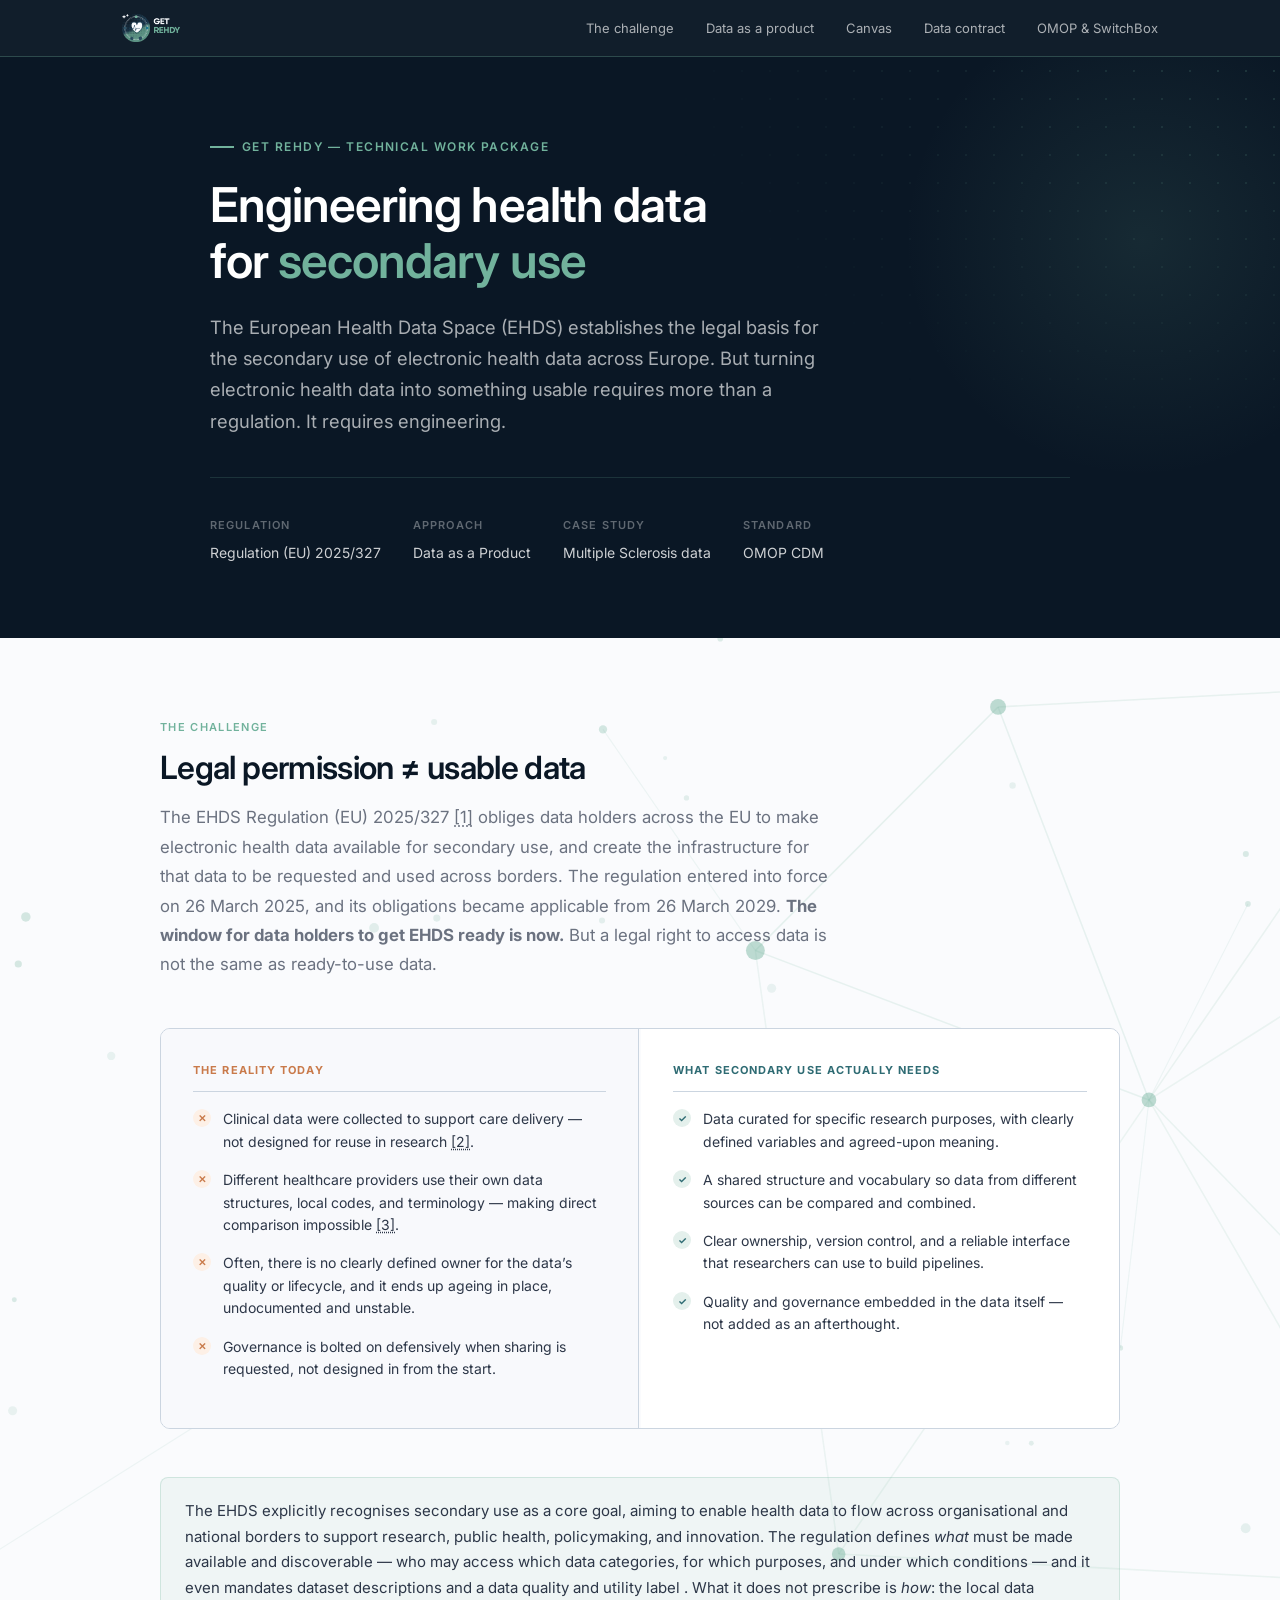
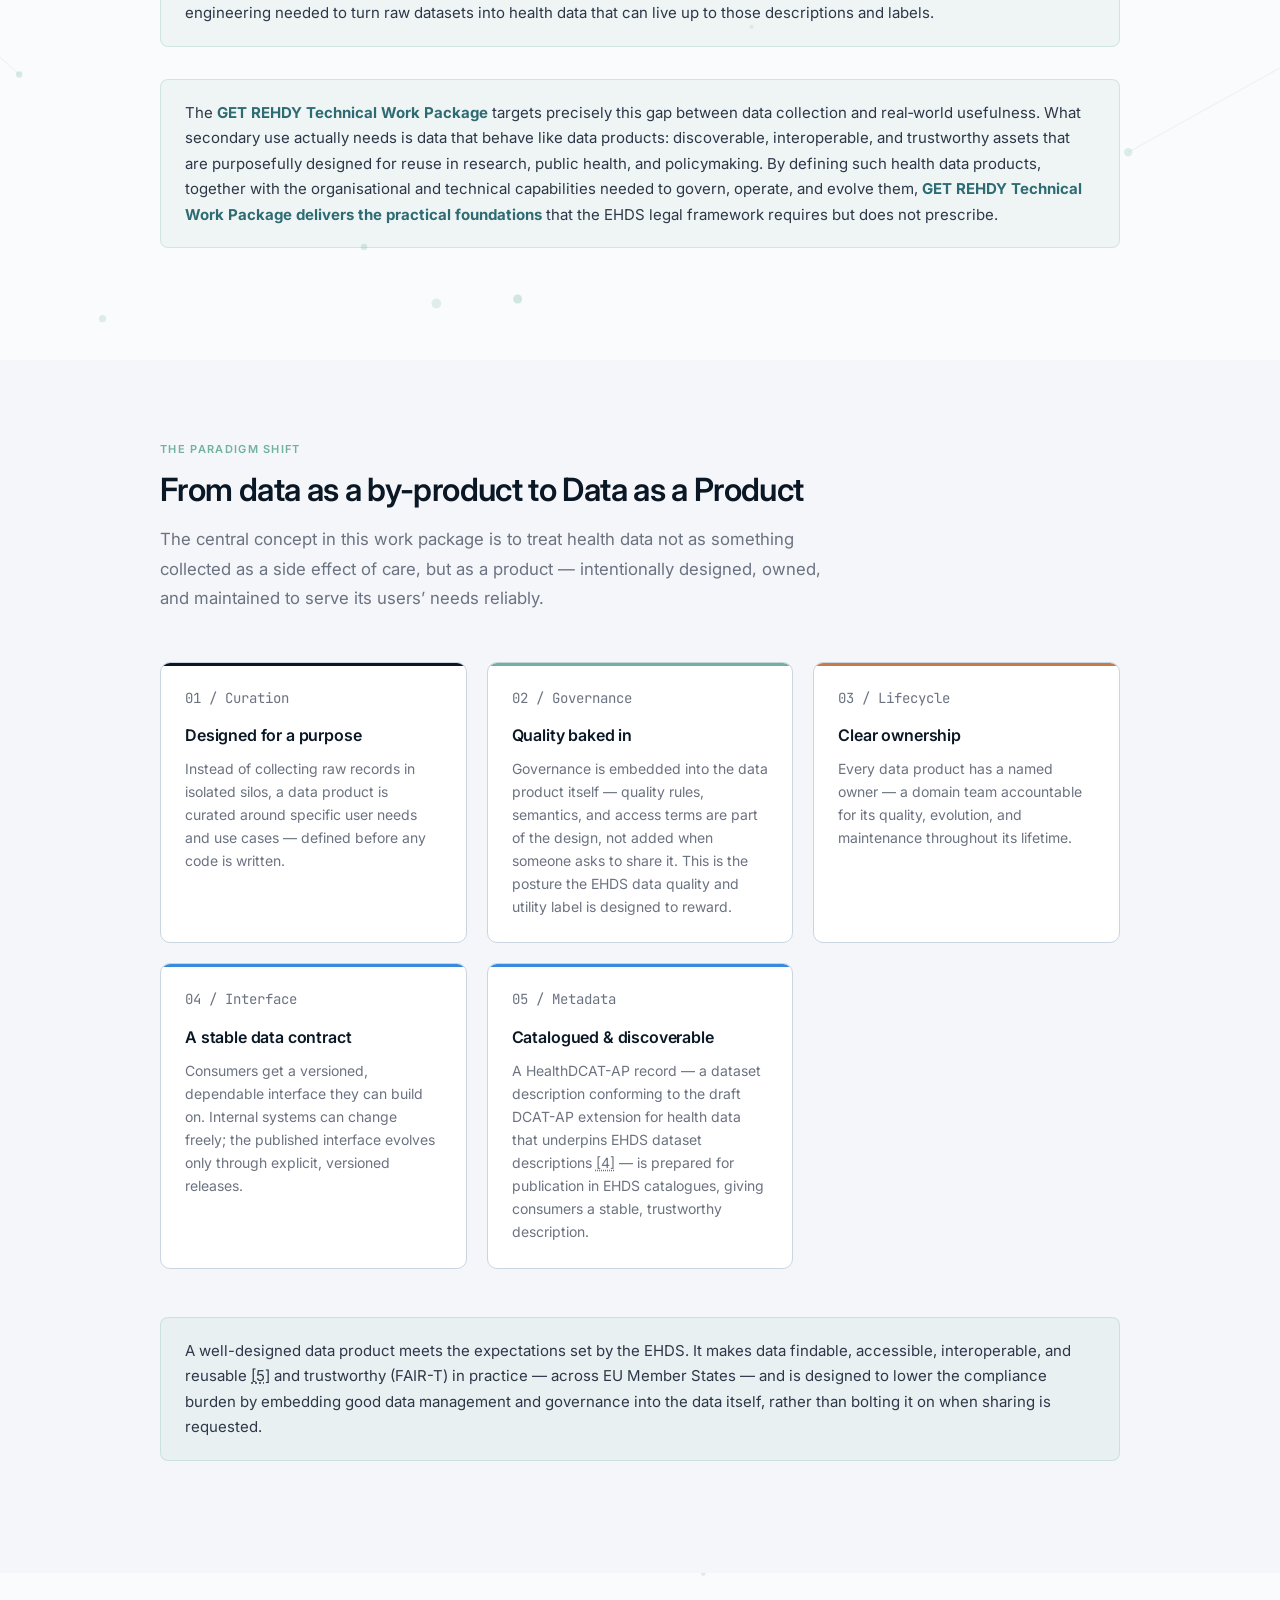
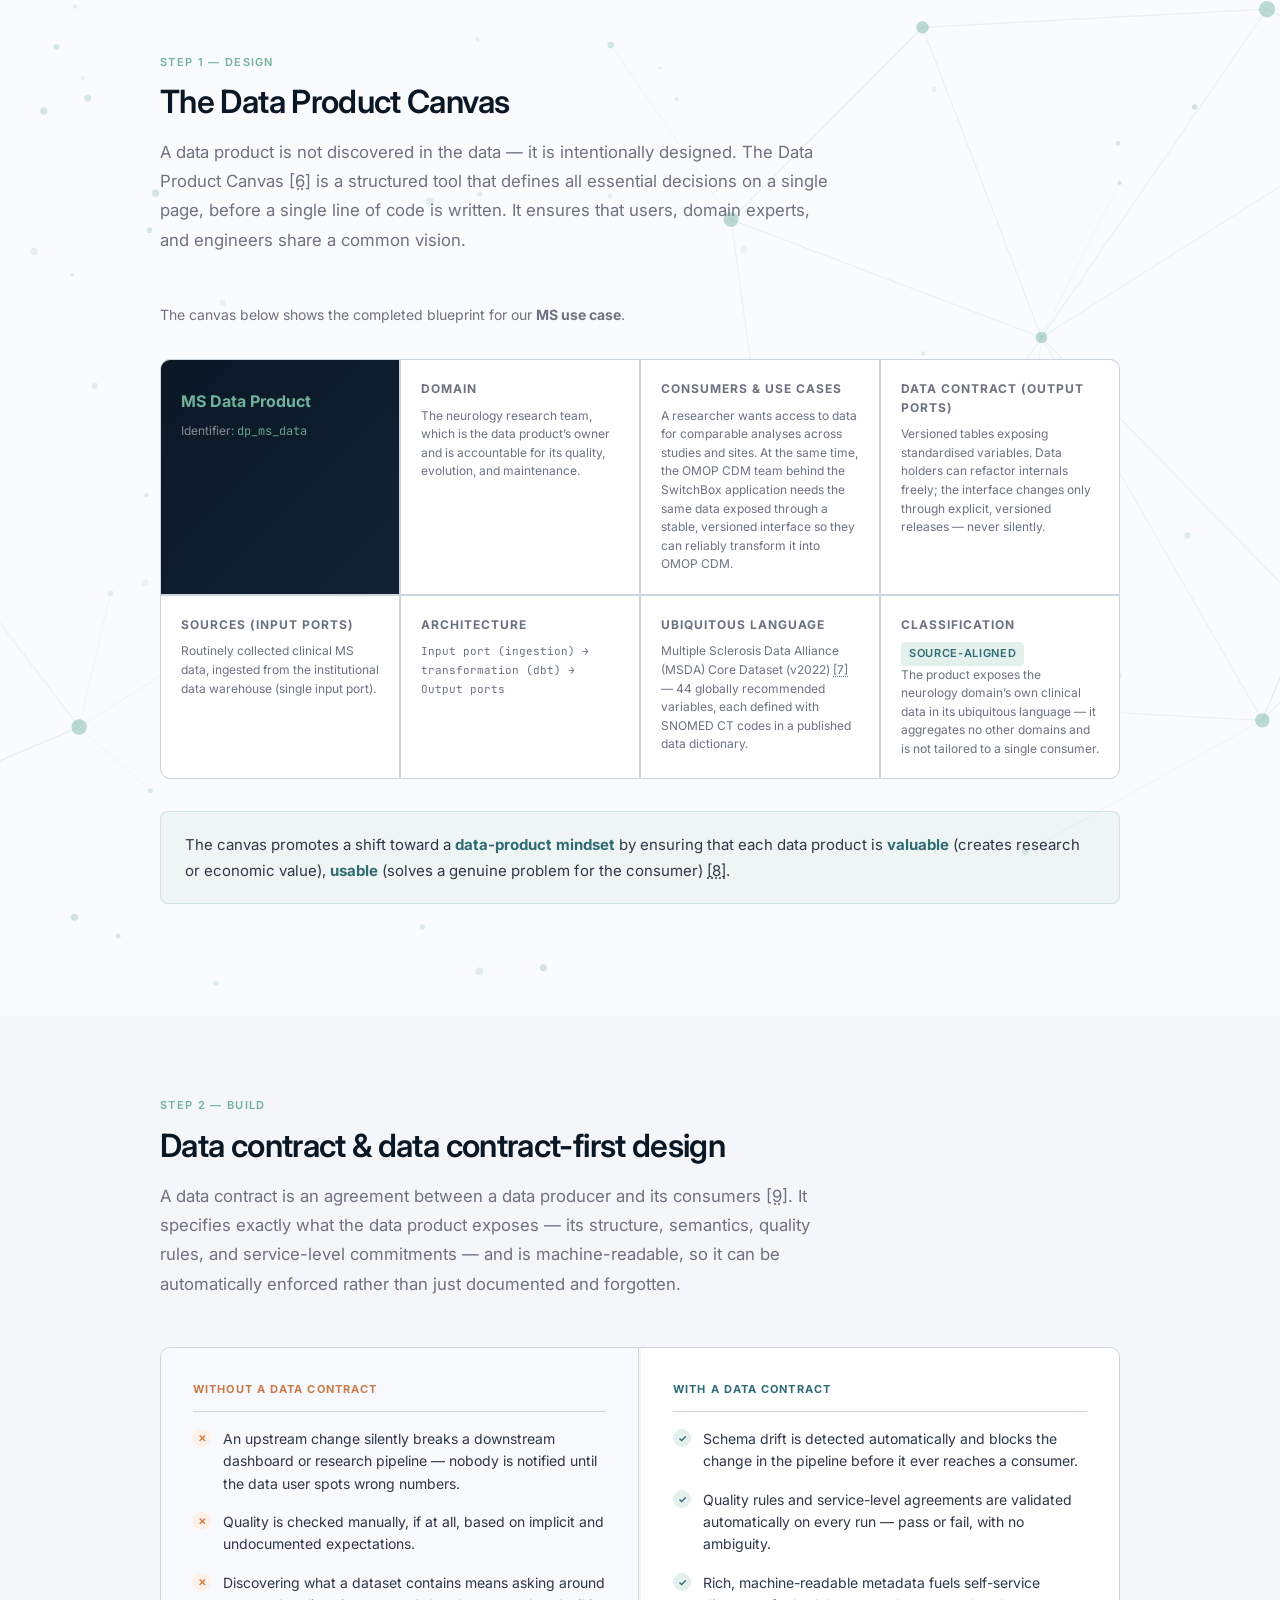
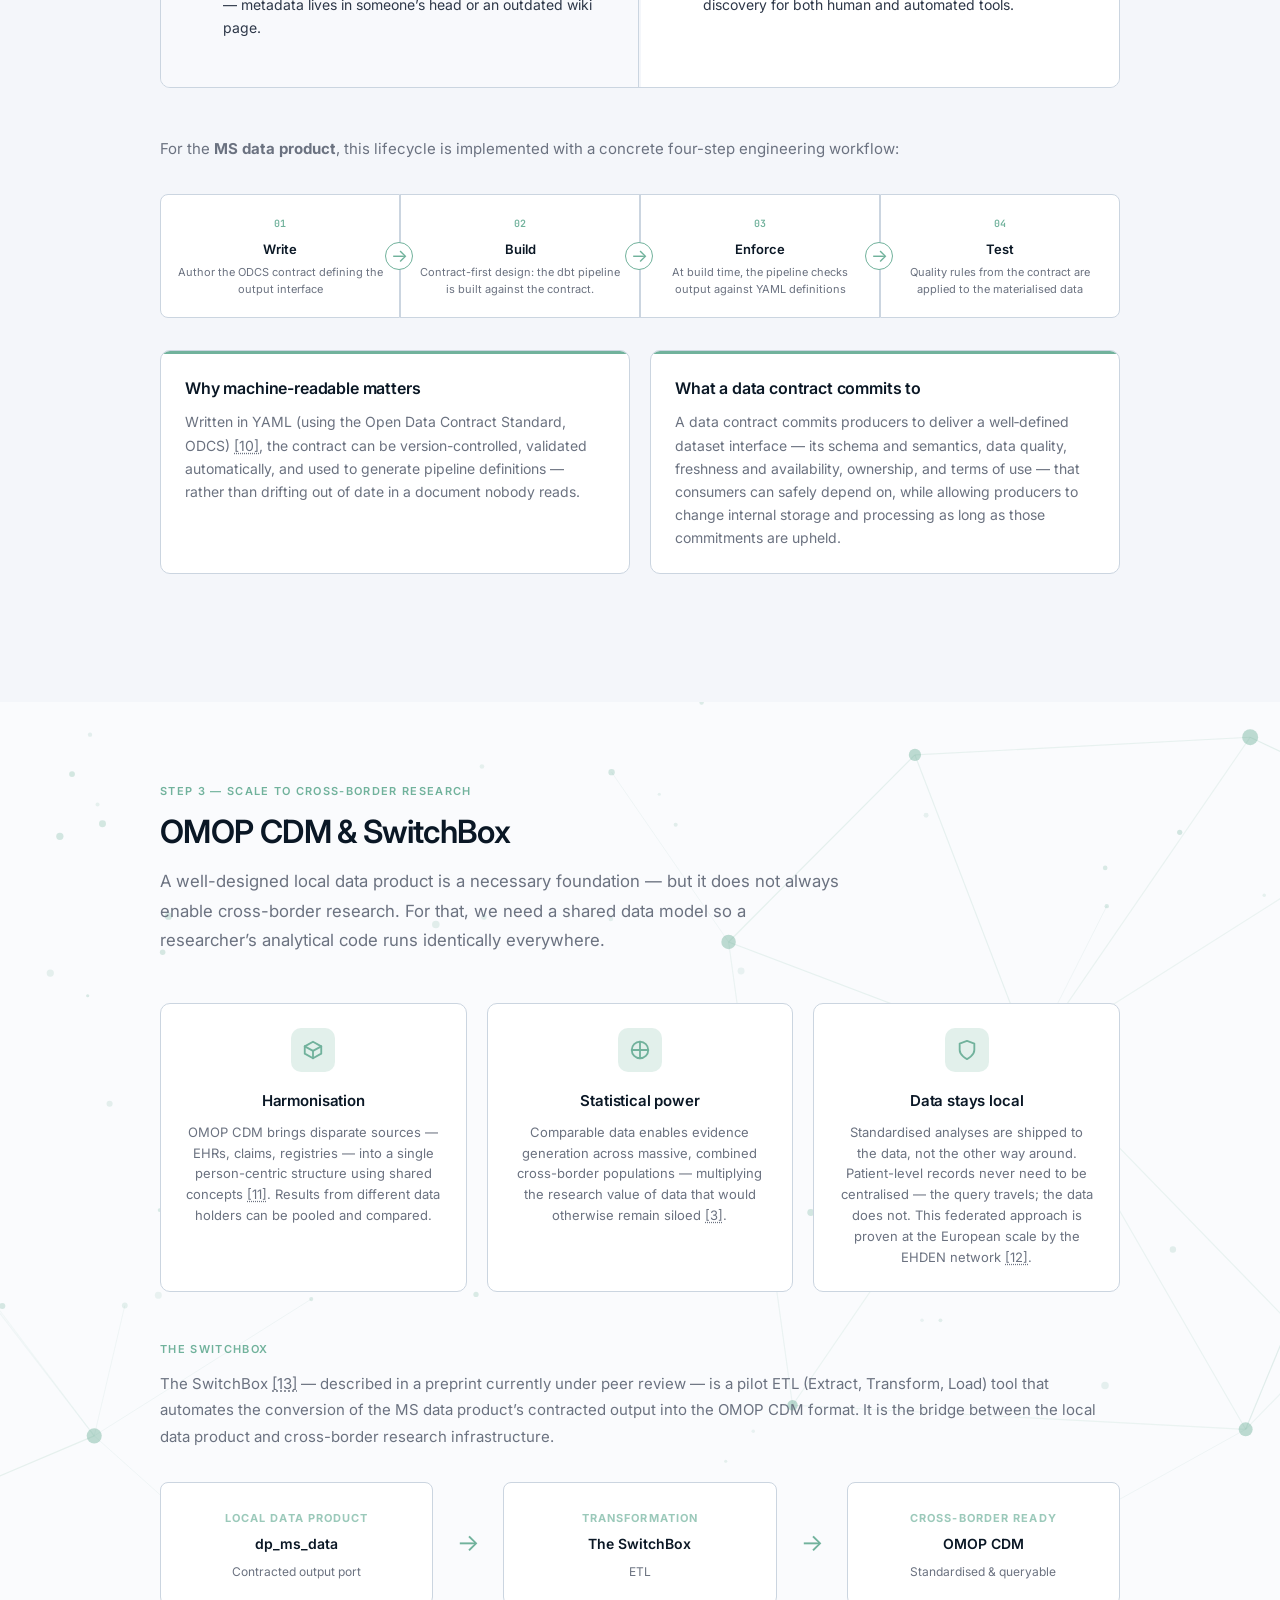
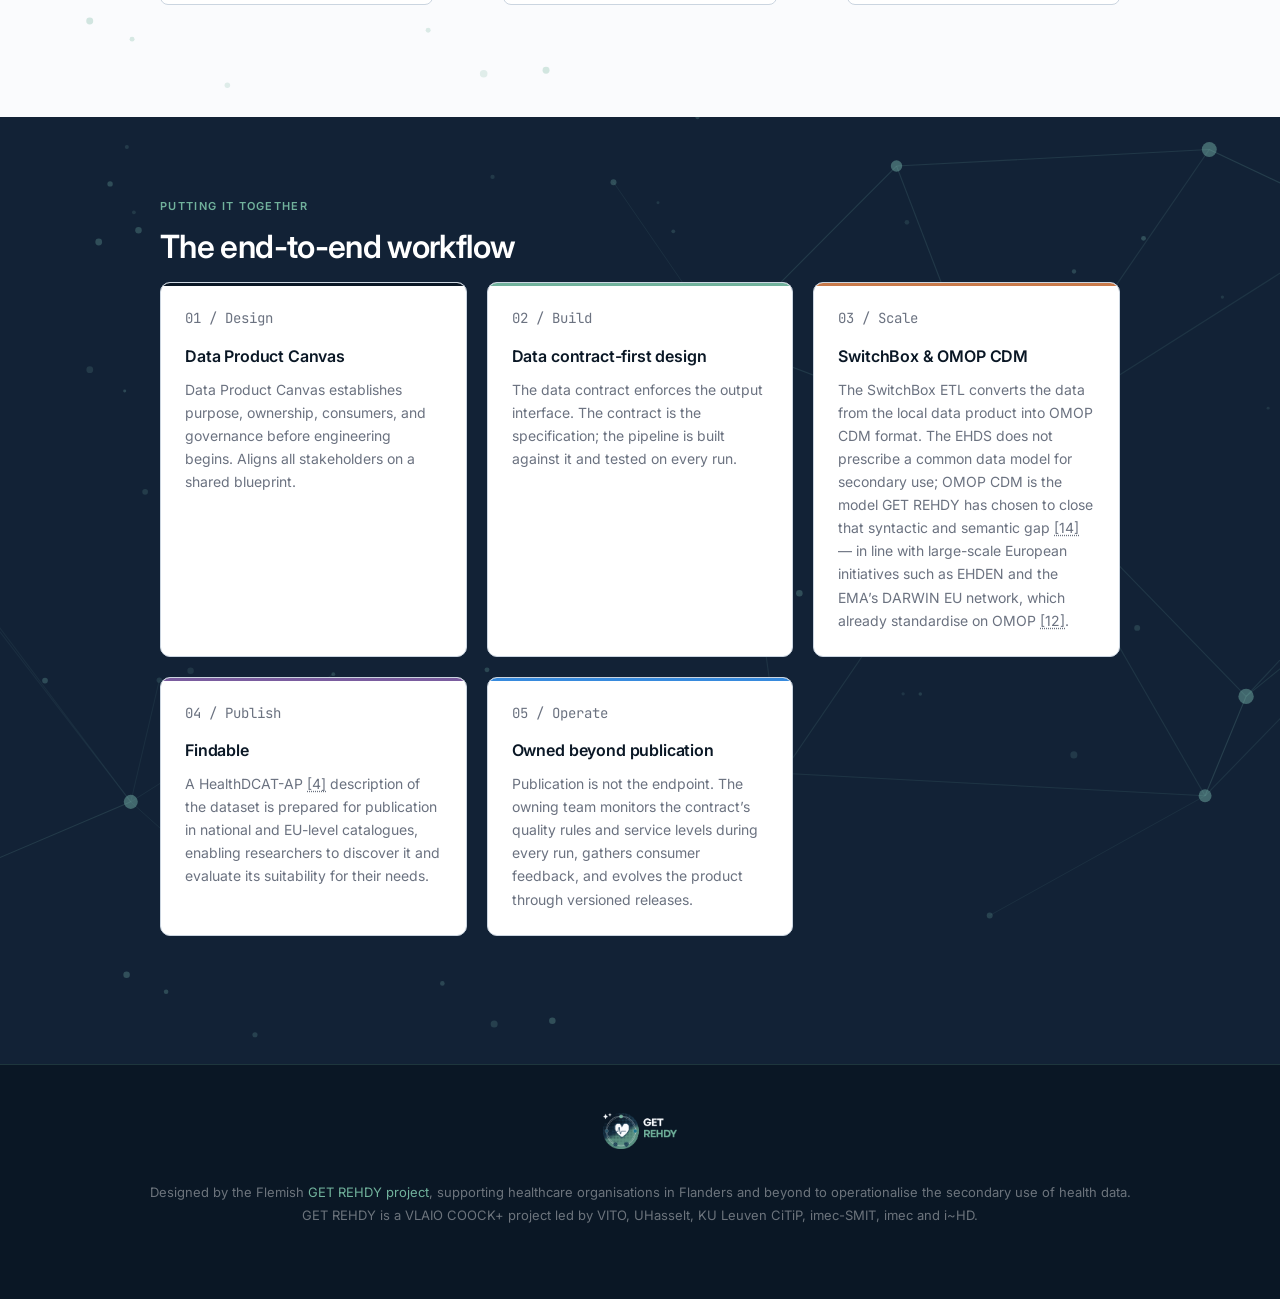
==== docs/index.html @ 21df12a4 "First commit Launching the website" ====
<!DOCTYPE html>
<html xmlns="http://www.w3.org/1999/xhtml" lang="en-GB" xml:lang="en-GB"><head>

<meta charset="utf-8">
<meta name="generator" content="quarto-1.6.41">

<meta name="viewport" content="width=device-width, initial-scale=1.0, user-scalable=yes">

<meta name="description" content="How the GET REHDY technical work package engineers health data for EHDS secondary use.">

<title>Engineering Health Data for Secondary Use — GET REHDY</title>
<style>
code{white-space: pre-wrap;}
span.smallcaps{font-variant: small-caps;}
div.columns{display: flex; gap: min(4vw, 1.5em);}
div.column{flex: auto; overflow-x: auto;}
div.hanging-indent{margin-left: 1.5em; text-indent: -1.5em;}
ul.task-list{list-style: none;}
ul.task-list li input[type="checkbox"] {
  width: 0.8em;
  margin: 0 0.8em 0.2em -1em; /* quarto-specific, see https://github.com/quarto-dev/quarto-cli/issues/4556 */ 
  vertical-align: middle;
}
.display.math{display: block; text-align: center; margin: 0.5rem auto;}
/* CSS for citations */
div.csl-bib-body { }
div.csl-entry {
  clear: both;
  margin-bottom: 0em;
}
.hanging-indent div.csl-entry {
  margin-left:2em;
  text-indent:-2em;
}
div.csl-left-margin {
  min-width:2em;
  float:left;
}
div.csl-right-inline {
  margin-left:2em;
  padding-left:1em;
}
div.csl-indent {
  margin-left: 2em;
}</style>


<!-- Injected into <head> of every page (include-in-header). Web fonts used by the GET REHDY theme. -->
<link rel="preconnect" href="https://fonts.googleapis.com">
<link rel="preconnect" href="https://fonts.gstatic.com" crossorigin="">
<link href="https://fonts.googleapis.com/css2?family=Inter:wght@400;500;600&amp;family=JetBrains+Mono:wght@400;500&amp;display=swap" rel="stylesheet">


<link rel="stylesheet" href="assets/css/get-rehdy.css">
</head>

<body>

<!--
  GET REHDY site header (matches header.png).
  Injected at the top of <body> on every page via include-before-body.
  Edit the nav links here once and every page updates.
-->
<nav>
  <div class="nav-inner">
    <a href="index.html" class="nav-brand"><img src="assets/images/logo.png" alt="GET REHDY"></a>
    <ul class="nav-links">
      <li><a href="index.html#challenge">The challenge</a></li>
      <li><a href="index.html#paradigm">Data as a product</a></li>
      <li><a href="index.html#canvas">Canvas</a></li>
      <li><a href="index.html#contract">Data contract</a></li>
      <li><a href="index.html#omop">OMOP &amp; SwitchBox</a></li>
    </ul>
  </div>
</nav>




<!--
 GET REHDY landing page — authored in Quarto markdown.

 The visible nav header and footer are injected on every page from
 _includes/header.html and _includes/footer.html (see _quarto.yml).

 The styled components below use Pandoc fenced divs ( ::: {.class} ) and
 spans ( [text]{.class} ). They compile to the HTML that the GET REHDY
 stylesheet (assets/css/get-rehdy.css) targets, so `quarto render` produces a
 fully styled index.html from plain markdown.

 Nesting rule: an outer fenced div uses MORE colons than the div inside it.
-->
<!-- ========================= HERO ========================= -->
<div class="hero">
<div class="hero-inner">
<div class="hero-eyebrow">
<p>GET REHDY — Technical Work Package</p>
</div>
<h1 id="engineering-health-data-for-secondary-use">Engineering health data<br>for <em>secondary use</em></h1>
<div class="hero-sub">
<p>The European Health Data Space (EHDS) establishes the legal basis for the secondary use of electronic health data across Europe. But turning electronic health data into something usable requires more than a regulation. It requires engineering.</p>
</div>
<div class="hero-meta">
<div class="hero-meta-item">
<p><span class="hero-meta-label">Regulation</span></p>
<p><span class="hero-meta-value">Regulation (EU) 2025/327</span></p>
</div>
<div class="hero-meta-item">
<p><span class="hero-meta-label">Approach</span></p>
<p><span class="hero-meta-value">Data as a Product</span></p>
</div>
<div class="hero-meta-item">
<p><span class="hero-meta-label">Case study</span></p>
<p><span class="hero-meta-value">Multiple Sclerosis data</span></p>
</div>
<div class="hero-meta-item">
<p><span class="hero-meta-label">Standard</span></p>
<p><span class="hero-meta-value">OMOP CDM</span></p>
</div>
</div>
</div>
</div>
<!-- ===================== THE CHALLENGE ===================== -->
<div id="challenge" class="gr-section grid-bg">
<div class="section-inner">
<div class="section-label">
<p>The challenge</p>
</div>
<h2 id="legal-permission-usable-data">Legal permission ≠ usable data</h2>
<div class="section-intro">
<p>The EHDS Regulation (EU) 2025/327 <span class="citation" data-cites="ehds2025_327"><a href="#ref-ehds2025_327" role="doc-biblioref">[1]</a></span> obliges data holders across the EU to make electronic health data available for secondary use, and create the infrastructure for that data to be requested and used across borders. The regulation entered into force on 26 March 2025, and its obligations became applicable from 26 March 2029. <strong>The window for data holders to get EHDS ready is now.</strong> But a legal right to access data is not the same as ready-to-use data.</p>
</div>
<div class="split">
<div class="split-panel">
<div class="split-header">
<p>The reality today</p>
</div>
<div class="split-row">
<div class="split-icon">
<p>✕</p>
</div>
<p>Clinical data were collected to support care delivery — not designed for reuse in research <span class="citation" data-cites="weiskopf2013quality"><a href="#ref-weiskopf2013quality" role="doc-biblioref">[2]</a></span>.</p>
</div>
<div class="split-row">
<div class="split-icon">
<p>✕</p>
</div>
<p>Different healthcare providers use their own data structures, local codes, and terminology — making direct comparison impossible <span class="citation" data-cites="hripcsak2015ohdsi"><a href="#ref-hripcsak2015ohdsi" role="doc-biblioref">[3]</a></span>.</p>
</div>
<div class="split-row">
<div class="split-icon">
<p>✕</p>
</div>
<p>Often, there is no clearly defined owner for the data’s quality or lifecycle, and it ends up ageing in place, undocumented and unstable.</p>
</div>
<div class="split-row">
<div class="split-icon">
<p>✕</p>
</div>
<p>Governance is bolted on defensively when sharing is requested, not designed in from the start.</p>
</div>
</div>
<div class="split-panel">
<div class="split-header">
<p>What secondary use actually needs</p>
</div>
<div class="split-row">
<div class="split-icon">
<p>✓</p>
</div>
<p>Data curated for specific research purposes, with clearly defined variables and agreed-upon meaning.</p>
</div>
<div class="split-row">
<div class="split-icon">
<p>✓</p>
</div>
<p>A shared structure and vocabulary so data from different sources can be compared and combined.</p>
</div>
<div class="split-row">
<div class="split-icon">
<p>✓</p>
</div>
<p>Clear ownership, version control, and a reliable interface that researchers can use to build pipelines.</p>
</div>
<div class="split-row">
<div class="split-icon">
<p>✓</p>
</div>
<p>Quality and governance embedded in the data itself — not added as an afterthought.</p>
</div>
</div>
</div>
<div class="insight">
<p>The EHDS explicitly recognises secondary use as a core goal, aiming to enable health data to flow across organisational and national borders to support research, public health, policymaking, and innovation. The regulation defines <em>what</em> must be made available and discoverable — who may access which data categories, for which purposes, and under which conditions — and it even mandates dataset descriptions and a data quality and utility label . What it does not prescribe is <em>how</em>: the local data engineering needed to turn raw datasets into health data that can live up to those descriptions and labels.</p>
</div>
<div class="insight">
<p>The <strong>GET REHDY Technical Work Package</strong> targets precisely this gap between data collection and real‑world usefulness. What secondary use actually needs is data that behave like data products: discoverable, interoperable, and trustworthy assets that are purposefully designed for reuse in research, public health, and policymaking. By defining such health data products, together with the organisational and technical capabilities needed to govern, operate, and evolve them, <strong>GET REHDY Technical Work Package delivers the practical foundations</strong> that the EHDS legal framework requires but does not prescribe.</p>
</div>
</div>
</div>
<!-- ===================== PARADIGM SHIFT ===================== -->
<div id="paradigm" class="gr-section section-alt">
<div class="section-inner">
<div class="section-label">
<p>The paradigm shift</p>
</div>
<h2 id="from-data-as-a-by-product-to-data-as-a-product">From data as a by-product to Data as a Product</h2>
<div class="section-intro">
<p>The central concept in this work package is to treat health data not as something collected as a side effect of care, but as a product — intentionally designed, owned, and maintained to serve its users’ needs reliably.</p>
</div>
<div class="card-grid">
<div class="card card-navy">
<div class="card-number">
<p>01 / Curation</p>
</div>
<h3 id="designed-for-a-purpose">Designed for a purpose</h3>
<p>Instead of collecting raw records in isolated silos, a data product is curated around specific user needs and use cases — defined before any code is written.</p>
</div>
<div class="card card-teal">
<div class="card-number">
<p>02 / Governance</p>
</div>
<h3 id="quality-baked-in">Quality baked in</h3>
<p>Governance is embedded into the data product itself — quality rules, semantics, and access terms are part of the design, not added when someone asks to share it. This is the posture the EHDS data quality and utility label is designed to reward.</p>
</div>
<div class="card card-orange">
<div class="card-number">
<p>03 / Lifecycle</p>
</div>
<h3 id="clear-ownership">Clear ownership</h3>
<p>Every data product has a named owner — a domain team accountable for its quality, evolution, and maintenance throughout its lifetime.</p>
</div>
<div class="card card-blue">
<div class="card-number">
<p>04 / Interface</p>
</div>
<h3 id="a-stable-data-contract">A stable data contract</h3>
<p>Consumers get a versioned, dependable interface they can build on. Internal systems can change freely; the published interface evolves only through explicit, versioned releases.</p>
</div>
<div class="card card-blue">
<div class="card-number">
<p>05 / Metadata</p>
</div>
<h3 id="catalogued-discoverable">Catalogued &amp; discoverable</h3>
<p>A HealthDCAT-AP record — a dataset description conforming to the draft DCAT-AP extension for health data that underpins EHDS dataset descriptions <span class="citation" data-cites="healthdcatap2026"><a href="#ref-healthdcatap2026" role="doc-biblioref">[4]</a></span> — is prepared for publication in EHDS catalogues, giving consumers a stable, trustworthy description.</p>
</div>
</div>
<div class="insight">
<p>A well-designed data product meets the expectations set by the EHDS. It makes data findable, accessible, interoperable, and reusable <span class="citation" data-cites="wilkinson2016fair"><a href="#ref-wilkinson2016fair" role="doc-biblioref">[5]</a></span> and trustworthy (FAIR-T) in practice — across EU Member States — and is designed to lower the compliance burden by embedding good data management and governance into the data itself, rather than bolting it on when sharing is requested.</p>
</div>
</div>
</div>
<!-- ================= Step 1 - DATA PRODUCT CANVAS ================= -->
<div id="canvas" class="gr-section grid-bg">
<div class="section-inner">
<div class="section-label">
<p>Step 1 — Design</p>
</div>
<h2 id="the-data-product-canvas">The Data Product Canvas</h2>
<div class="section-intro">
<p>A data product is not discovered in the data — it is intentionally designed. The Data Product Canvas <span class="citation" data-cites="datameshcanvas"><a href="#ref-datameshcanvas" role="doc-biblioref">[6]</a></span> is a structured tool that defines all essential decisions on a single page, before a single line of code is written. It ensures that users, domain experts, and engineers share a common vision.</p>
</div>
<div class="p-note">
<p>The canvas below shows the completed blueprint for our <strong>MS use case</strong>.</p>
</div>
<div class="canvas-grid">
<div class="canvas-block canvas-block-accent">
<div class="canvas-block-label">

</div>
<h4 id="ms-data-product">MS Data Product</h4>
<p><span class="canvas-accent-id">Identifier: <span class="mono accent-teal">dp_ms_data</span></span></p>
</div>
<div class="canvas-block">
<div class="canvas-block-label">
<p>Domain</p>
</div>
<p>The neurology research team, which is the data product’s owner and is accountable for its quality, evolution, and maintenance.</p>
</div>
<div class="canvas-block">
<div class="canvas-block-label">
<p>Consumers &amp; use cases</p>
</div>
<p>A researcher wants access to data for comparable analyses across studies and sites. At the same time, the OMOP CDM team behind the SwitchBox application needs the same data exposed through a stable, versioned interface so they can reliably transform it into OMOP CDM.</p>
</div>
<div class="canvas-block">
<div class="canvas-block-label">
<p>Data contract (output ports)</p>
</div>
<p>Versioned tables exposing standardised variables. Data holders can refactor internals freely; the interface changes only through explicit, versioned releases — never silently.</p>
</div>
<div class="canvas-block">
<div class="canvas-block-label">
<p>Sources (input ports)</p>
</div>
<p>Routinely collected clinical MS data, ingested from the institutional data warehouse (single input port).</p>
</div>
<div class="canvas-block">
<div class="canvas-block-label">
<p>Architecture</p>
</div>
<p><span class="mono canvas-arch">Input port (ingestion) → transformation (dbt) → Output ports</span></p>
</div>
<div class="canvas-block">
<div class="canvas-block-label">
<p>Ubiquitous language</p>
</div>
<p>Multiple Sclerosis Data Alliance (MSDA) Core Dataset (v2022) <span class="citation" data-cites="parciak2024"><a href="#ref-parciak2024" role="doc-biblioref">[7]</a></span> — 44 globally recommended variables, each defined with SNOMED CT codes in a published data dictionary.</p>
</div>
<div class="canvas-block">
<div class="canvas-block-label">
<p>Classification</p>
</div>
<p><span class="tag tag-teal">Source-aligned</span></p>
<p>The product exposes the neurology domain’s own clinical data in its ubiquitous language — it aggregates no other domains and is not tailored to a single consumer.</p>
</div>
</div>
<div class="insight">
<p>The canvas promotes a shift toward a <strong>data-product mindset</strong> by ensuring that each data product is <strong>valuable</strong> (creates research or economic value), <strong>usable</strong> (solves a genuine problem for the consumer) <span class="citation" data-cites="dehghani2022datamesh"><a href="#ref-dehghani2022datamesh" role="doc-biblioref">[8]</a></span>.</p>
</div>
</div>
</div>
<!-- ================= Step 2 - DATA CONTRACT ================= -->
<div id="contract" class="gr-section section-alt">
<div class="section-inner">
<div class="section-label">
<p>Step 2 — Build</p>
</div>
<h2 id="data-contract-data-contract-first-design">Data contract &amp; data contract-first design</h2>
<div class="section-intro">
<p>A data contract is an agreement between a data producer and its consumers <span class="citation" data-cites="jones2023datacontracts"><a href="#ref-jones2023datacontracts" role="doc-biblioref">[9]</a></span>. It specifies exactly what the data product exposes — its structure, semantics, quality rules, and service-level commitments — and is machine-readable, so it can be automatically enforced rather than just documented and forgotten.</p>
</div>
<div class="split mb-lg">
<div class="split-panel">
<div class="split-header">
<p>Without a data contract</p>
</div>
<div class="split-row">
<div class="split-icon">
<p>✕</p>
</div>
<p>An upstream change silently breaks a downstream dashboard or research pipeline — nobody is notified until the data user spots wrong numbers.</p>
</div>
<div class="split-row">
<div class="split-icon">
<p>✕</p>
</div>
<p>Quality is checked manually, if at all, based on implicit and undocumented expectations.</p>
</div>
<div class="split-row">
<div class="split-icon">
<p>✕</p>
</div>
<p>Discovering what a dataset contains means asking around — metadata lives in someone’s head or an outdated wiki page.</p>
</div>
</div>
<div class="split-panel">
<div class="split-header">
<p>With a data contract</p>
</div>
<div class="split-row">
<div class="split-icon">
<p>✓</p>
</div>
<p>Schema drift is detected automatically and blocks the change in the pipeline before it ever reaches a consumer.</p>
</div>
<div class="split-row">
<div class="split-icon">
<p>✓</p>
</div>
<p>Quality rules and service-level agreements are validated automatically on every run — pass or fail, with no ambiguity.</p>
</div>
<div class="split-row">
<div class="split-icon">
<p>✓</p>
</div>
<p>Rich, machine-readable metadata fuels self-service discovery for both human and automated tools.</p>
</div>
</div>
</div>
<div class="p-muted">
<p>For the <strong>MS data product</strong>, this lifecycle is implemented with a concrete four-step engineering workflow:</p>
</div>
<div class="flow">
<div class="flow-step">
<div class="flow-num">
<p>01</p>
</div>
<div class="flow-name">
<p>Write</p>
</div>
<div class="flow-desc">
<p>Author the ODCS contract defining the output interface</p>
</div>
</div>
<div class="flow-step">
<div class="flow-num">
<p>02</p>
</div>
<div class="flow-name">
<p>Build</p>
</div>
<div class="flow-desc">
<p>Contract-first design: the dbt pipeline is built against the contract.</p>
</div>
</div>
<div class="flow-step">
<div class="flow-num">
<p>03</p>
</div>
<div class="flow-name">
<p>Enforce</p>
</div>
<div class="flow-desc">
<p>At build time, the pipeline checks output against YAML definitions</p>
</div>
</div>
<div class="flow-step">
<div class="flow-num">
<p>04</p>
</div>
<div class="flow-name">
<p>Test</p>
</div>
<div class="flow-desc">
<p>Quality rules from the contract are applied to the materialised data</p>
</div>
</div>
</div>
<div class="card-grid grid-2">
<section id="why-machine-readable-matters" class="card card-teal">
<h3>Why machine-readable matters</h3>
<p>Written in YAML (using the Open Data Contract Standard, ODCS) <span class="citation" data-cites="odcs2025"><a href="#ref-odcs2025" role="doc-biblioref">[10]</a></span>, the contract can be version-controlled, validated automatically, and used to generate pipeline definitions — rather than drifting out of date in a document nobody reads.</p>
</section>
<section id="what-a-data-contract-commits-to" class="card card-teal">
<h3>What a data contract commits to</h3>
<p>A data contract commits producers to deliver a well‑defined dataset interface — its schema and semantics, data quality, freshness and availability, ownership, and terms of use — that consumers can safely depend on, while allowing producers to change internal storage and processing as long as those commitments are upheld.</p>
</section>
</div>
</div>
</div>
<!-- ================= Step 3 - OMOP & SWITCHBOX ================= -->
<div id="omop" class="gr-section grid-bg">
<div class="section-inner">
<div class="section-label">
<p>Step 3 — Scale to cross-border research</p>
</div>
<h2 id="omop-cdm-switchbox">OMOP CDM &amp; SwitchBox</h2>
<div class="section-intro">
<p>A well-designed local data product is a necessary foundation — but it does not always enable cross-border research. For that, we need a shared data model so a researcher’s analytical code runs identically everywhere.</p>
</div>
<div class="pillars">
<div class="pillar">
<div class="pillar-icon">
<svg viewbox="0 0 24 24" aria-hidden="true"><path d="M12 3L3 8v8l9 5 9-5V8L12 3z"></path><path d="M3 8l9 5 9-5"></path><path d="M12 13v8"></path></svg>
</div>
<h3 id="harmonisation">Harmonisation</h3>
<p>OMOP CDM brings disparate sources — EHRs, claims, registries — into a single person-centric structure using shared concepts <span class="citation" data-cites="ohdsi_cdm_spec"><a href="#ref-ohdsi_cdm_spec" role="doc-biblioref">[11]</a></span>. Results from different data holders can be pooled and compared.</p>
</div>
<div class="pillar">
<div class="pillar-icon">
<svg viewbox="0 0 24 24" aria-hidden="true"><path d="M12 3v18M3 12h18"></path><circle cx="12" cy="12" r="9"></circle></svg>
</div>
<h3 id="statistical-power">Statistical power</h3>
<p>Comparable data enables evidence generation across massive, combined cross-border populations — multiplying the research value of data that would otherwise remain siloed <span class="citation" data-cites="hripcsak2015ohdsi"><a href="#ref-hripcsak2015ohdsi" role="doc-biblioref">[3]</a></span>.</p>
</div>
<div class="pillar">
<div class="pillar-icon">
<svg viewbox="0 0 24 24" aria-hidden="true"><path d="M12 22s8-4 8-10V5l-8-3-8 3v7c0 6 8 10 8 10z"></path></svg>
</div>
<h3 id="data-stays-local">Data stays local</h3>
<p>Standardised analyses are shipped to the data, not the other way around. Patient-level records never need to be centralised — the query travels; the data does not. This federated approach is proven at the European scale by the EHDEN network <span class="citation" data-cites="ehden"><a href="#ref-ehden" role="doc-biblioref">[12]</a></span>.</p>
</div>
</div>
<div class="section-label mt-lg">
<p>The SwitchBox</p>
</div>
<div class="p-muted">
<p>The SwitchBox <span class="citation" data-cites="parciak2026"><a href="#ref-parciak2026" role="doc-biblioref">[13]</a></span> — described in a preprint currently under peer review — is a pilot ETL (Extract, Transform, Load) tool that automates the conversion of the MS data product’s contracted output into the OMOP CDM format. It is the bridge between the local data product and cross-border research infrastructure.</p>
</div>
<div class="sb-flow">
<div class="sb-node">
<p><span class="sb-eyebrow">Local data product</span></p>
<p><span class="sb-id">dp_ms_data</span></p>
<p><span class="sb-sub">Contracted output port</span></p>
</div>
<div class="sb-arrow">
<p>→</p>
</div>
<div class="sb-node">
<p><span class="sb-eyebrow">Transformation</span></p>
<p><span class="sb-title">The SwitchBox</span></p>
<p><span class="sb-sub">ETL</span></p>
</div>
<div class="sb-arrow">
<p>→</p>
</div>
<div class="sb-node">
<p><span class="sb-eyebrow">Cross-border ready</span></p>
<p><span class="sb-title">OMOP CDM</span></p>
<p><span class="sb-sub">Standardised &amp; queryable</span></p>
</div>
</div>
</div>
</div>
<!-- ===================== END TO END ===================== -->
<div class="gr-section section-dark grid-bg">
<div class="section-inner">
<div class="section-label">
<p>Putting it together</p>
</div>
<h2 id="the-end-to-end-workflow">The end-to-end workflow</h2>
<div class="card-grid">
<div class="card card-navy">
<div class="card-number">
<p>01 / Design</p>
</div>
<h3 id="data-product-canvas">Data Product Canvas</h3>
<p>Data Product Canvas establishes purpose, ownership, consumers, and governance before engineering begins. Aligns all stakeholders on a shared blueprint.</p>
</div>
<div class="card card-teal">
<div class="card-number">
<p>02 / Build</p>
</div>
<h3 id="data-contract-first-design">Data contract-first design</h3>
<p>The data contract enforces the output interface. The contract is the specification; the pipeline is built against it and tested on every run.</p>
</div>
<div class="card card-orange">
<div class="card-number">
<p>03 / Scale</p>
</div>
<h3 id="switchbox-omop-cdm">SwitchBox &amp; OMOP CDM</h3>
<p>The SwitchBox ETL converts the data from the local data product into OMOP CDM format. The EHDS does not prescribe a common data model for secondary use; OMOP CDM is the model GET REHDY has chosen to close that syntactic and semantic gap <span class="citation" data-cites="rijnbeek2026"><a href="#ref-rijnbeek2026" role="doc-biblioref">[14]</a></span> — in line with large-scale European initiatives such as EHDEN and the EMA’s DARWIN EU network, which already standardise on OMOP <span class="citation" data-cites="ehden"><a href="#ref-ehden" role="doc-biblioref">[12]</a></span>.</p>
</div>
<div class="card card-purple">
<div class="card-number">
<p>04 / Publish</p>
</div>
<h3 id="findable">Findable</h3>
<p>A HealthDCAT-AP <span class="citation" data-cites="healthdcatap2026"><a href="#ref-healthdcatap2026" role="doc-biblioref">[4]</a></span> description of the dataset is prepared for publication in national and EU-level catalogues, enabling researchers to discover it and evaluate its suitability for their needs.</p>
</div>
<div class="card card-blue">
<div class="card-number">
<p>05 / Operate</p>
</div>
<h3 id="owned-beyond-publication">Owned beyond publication</h3>
<p>Publication is not the endpoint. The owning team monitors the contract’s quality rules and service levels during every run, gathers consumer feedback, and evolves the product through versioned releases.</p>
</div>
</div>
</div>
</div>
<!-- Bibliography source for the citation hover pop-ups (assets/js/citation-tooltips.js).
 Hidden via CSS (#refs in get-rehdy.css); citeproc still needs this div to render into. -->
<div id="refs" class="references csl-bib-body" data-entry-spacing="0" role="list">
<div id="ref-ehds2025_327" class="csl-entry" role="listitem">
<div class="csl-left-margin">[1] </div><div class="csl-right-inline">European Parliament and Council of the European Union, <span>‘Regulation (<span>EU</span>) 2025/327 of the <span>European Parliament</span> and of the <span>Council</span> of 11 february 2025 on the <span>European Health Data Space</span>’</span>. Official Journal of the European Union, 2025. Available: <a href="https://eur-lex.europa.eu/eli/reg/2025/327/oj/eng">https://eur-lex.europa.eu/eli/reg/2025/327/oj/eng</a></div>
</div>
<div id="ref-weiskopf2013quality" class="csl-entry" role="listitem">
<div class="csl-left-margin">[2] </div><div class="csl-right-inline">N. G. Weiskopf and C. Weng, <span>‘Methods and dimensions of electronic health record data quality assessment: Enabling reuse for clinical research’</span>, <em>Journal of the American Medical Informatics Association</em>, vol. 20, no. 1, pp. 144–151, 2013, doi: <a href="https://doi.org/10.1136/amiajnl-2011-000681">10.1136/amiajnl-2011-000681</a>.</div>
</div>
<div id="ref-hripcsak2015ohdsi" class="csl-entry" role="listitem">
<div class="csl-left-margin">[3] </div><div class="csl-right-inline">G. Hripcsak <em>et al.</em>, <span>‘Observational health data sciences and informatics (<span>OHDSI</span>): Opportunities for observational researchers’</span>, <em>Studies in Health Technology and Informatics</em>, vol. 216, pp. 574–578, 2015, doi: <a href="https://doi.org/10.3233/978-1-61499-564-7-574">10.3233/978-1-61499-564-7-574</a>.</div>
</div>
<div id="ref-healthdcatap2026" class="csl-entry" role="listitem">
<div class="csl-left-margin">[4] </div><div class="csl-right-inline">European Commission, DG SANTE, <span>‘<span>HealthDCAT-AP</span> release 7’</span>. European Commission, May 2026. Available: <a href="https://healthdataeu.pages.code.europa.eu/healthdcat-ap/releases/release-7/">https://healthdataeu.pages.code.europa.eu/healthdcat-ap/releases/release-7/</a></div>
</div>
<div id="ref-wilkinson2016fair" class="csl-entry" role="listitem">
<div class="csl-left-margin">[5] </div><div class="csl-right-inline">M. D. Wilkinson, M. Dumontier, Ij. J. Aalbersberg, <em>et al.</em>, <span>‘The <span>FAIR</span> guiding principles for scientific data management and stewardship’</span>, <em>Scientific Data</em>, vol. 3, p. 160018, 2016, doi: <a href="https://doi.org/10.1038/sdata.2016.18">10.1038/sdata.2016.18</a>.</div>
</div>
<div id="ref-datameshcanvas" class="csl-entry" role="listitem">
<div class="csl-left-margin">[6] </div><div class="csl-right-inline">INNOQ, <span>‘Data product canvas’</span>. datamesh-architecture.com. Available: <a href="https://www.datamesh-architecture.com/data-product-canvas">https://www.datamesh-architecture.com/data-product-canvas</a></div>
</div>
<div id="ref-parciak2024" class="csl-entry" role="listitem">
<div class="csl-left-margin">[7] </div><div class="csl-right-inline">T. Parciak <em>et al.</em>, <span>‘Introducing a core dataset for real-world data in multiple sclerosis registries and cohorts: Recommendations from a global task force’</span>, <em>Multiple Sclerosis Journal</em>, vol. 30, no. 3, pp. 396–418, 2024, doi: <a href="https://doi.org/10.1177/13524585231216004">10.1177/13524585231216004</a>.</div>
</div>
<div id="ref-dehghani2022datamesh" class="csl-entry" role="listitem">
<div class="csl-left-margin">[8] </div><div class="csl-right-inline">Z. Dehghani, <em>Data mesh: Delivering data-driven value at scale</em>, 1st ed. O’Reilly Media, 2022.</div>
</div>
<div id="ref-jones2023datacontracts" class="csl-entry" role="listitem">
<div class="csl-left-margin">[9] </div><div class="csl-right-inline">A. Jones, <em>Driving data quality with data contracts</em>. Packt Publishing, 2023.</div>
</div>
<div id="ref-odcs2025" class="csl-entry" role="listitem">
<div class="csl-left-margin">[10] </div><div class="csl-right-inline">Bitol, <span>‘Open data contract standard (<span>ODCS</span>) v3.1.0’</span>. Linux Foundation AI &amp; Data, 2025. Available: <a href="https://bitol-io.github.io/open-data-contract-standard/v3.1.0/">https://bitol-io.github.io/open-data-contract-standard/v3.1.0/</a></div>
</div>
<div id="ref-ohdsi_cdm_spec" class="csl-entry" role="listitem">
<div class="csl-left-margin">[11] </div><div class="csl-right-inline">OHDSI, <span>‘<span>OMOP</span> common data model v5.4: specification’</span>. GitHub Pages, 2024. Available: <a href="https://ohdsi.github.io/CommonDataModel/">https://ohdsi.github.io/CommonDataModel/</a></div>
</div>
<div id="ref-ehden" class="csl-entry" role="listitem">
<div class="csl-left-margin">[12] </div><div class="csl-right-inline">EHDEN Foundation, <span>‘European health data &amp; evidence network (<span>EHDEN</span>)’</span>. EHDEN Foundation, 2026. Available: <a href="https://www.ehden.eu/">https://www.ehden.eu/</a></div>
</div>
<div id="ref-parciak2026" class="csl-entry" role="listitem">
<div class="csl-left-margin">[13] </div><div class="csl-right-inline">T. Parciak, J. Verbiest, E. Gesquiere, F. Descamps, and L. Peeters, <span>‘Piloting the automatic transformation of real-world data to the <span>OMOP</span> common data model: The <span>MS</span> core dataset to <span>OMOP</span> <span>SwitchBox</span>’</span>, <em>JMIR Preprints</em>, 2026, doi: <a href="https://doi.org/10.2196/preprints.103713">10.2196/preprints.103713</a>.</div>
</div>
<div id="ref-rijnbeek2026" class="csl-entry" role="listitem">
<div class="csl-left-margin">[14] </div><div class="csl-right-inline">P. Rijnbeek, <span>‘<span>EHDS</span> and <span>OMOP</span>: Operationalising the <span>European Health Data Space</span>’</span>. OHDSI Europe Community Call, 2026. Available: <a href="https://www.ohdsi.org/wp-content/uploads/2026/03/EHDS_OMOP_Rijnbeek_v1.pdf">https://www.ohdsi.org/wp-content/uploads/2026/03/EHDS_OMOP_Rijnbeek_v1.pdf</a></div>
</div>
</div>
<!-- ===================== End ===================== -->


<!--
  GET REHDY site footer (matches footer.png).
  Injected at the bottom of <body> on every page via include-after-body.
-->
<footer>
  <img src="assets/images/logo.png" alt="GET REHDY" class="footer-logo">
  <p>
    Designed by the Flemish <a href="https://getrehdy.be/en">GET REHDY project</a>, supporting healthcare organisations in Flanders and beyond to operationalise the secondary use of health data.<br>
    GET REHDY is a VLAIO COOCK+ project led by VITO, UHasselt, KU Leuven CiTiP, imec-SMIT, imec and i~HD.<br><br>
  </p>
</footer>
<!-- Turns in-text citations into hover/tap pop-ups; see assets/js/citation-tooltips.js -->
<script src="assets/js/citation-tooltips.js" defer=""></script>




</body></html>
---- docs/assets/css/get-rehdy.css ----
*, *::before, *::after { box-sizing: border-box; margin: 0; padding: 0; }

  :root {
    --navy: #0A1725;
    --navy-mid: #122236;
    --teal: #71B29C;
    --teal-light: #E4F0EC;
    --teal-mid: #2E6B73;
    --blue-accent: #1B758F;
    --orange: #C97A4A;
    --orange-light: #F5ECE3;
    --purple: #7A5C9E;
    --slate: #F4F6FA;
    --slate-mid: #E2E8F0;
    --text-dark: #0A1725;
    --text-body: #2D3748;
    --text-muted: #6B7280;
    --border: #CBD5E0;
    --grid-color: rgba(18, 34, 54, 0.06);
    --font: 'Inter', sans-serif;
    --mono: 'JetBrains Mono', monospace;
    --radius: 6px;
  }

  html { scroll-behavior: smooth; }

  body {
    font-family: var(--font);
    color: var(--text-body);
    background: #FAFBFD;
    line-height: 1.7;
    font-size: 16px;
  }

  /* ── DATA NETWORK BACKGROUND ── */
  .grid-bg {
    background-image: url("data:image/svg+xml,%3Csvg%20xmlns%3D%22http%3A//www.w3.org/2000/svg%22%20width%3D%221400%22%20height%3D%22700%22%20viewBox%3D%220%200%201400%20700%22%3E%3Cg%20fill%3D%22none%22%20stroke%3D%22%2371B29C%22%3E%3Cline%20x1%3D%22889.6%22%20y1%3D%2236.5%22%20x2%3D%22761.1%22%20y2%3D%22165.5%22%20stroke-width%3D%220.8%22%20opacity%3D%220.159%22/%3E%3Cline%20x1%3D%22889.6%22%20y1%3D%2236.5%22%20x2%3D%22969.5%22%20y2%3D%22244.6%22%20stroke-width%3D%220.8%22%20opacity%3D%220.146%22/%3E%3Cline%20x1%3D%22889.6%22%20y1%3D%2236.5%22%20x2%3D%221120.8%22%20y2%3D%2224.3%22%20stroke-width%3D%220.8%22%20opacity%3D%220.143%22/%3E%3Cline%20x1%3D%22323.6%22%20y1%3D%22506.1%22%20x2%3D%22151.5%22%20y2%3D%22579.3%22%20stroke-width%3D%220.8%22%20opacity%3D%220.158%22/%3E%3Cline%20x1%3D%22323.6%22%20y1%3D%22506.1%22%20x2%3D%2260.5%22%20y2%3D%22164.3%22%20stroke-width%3D%220.8%22%20opacity%3D%220.076%22/%3E%3Cline%20x1%3D%22323.6%22%20y1%3D%22506.1%22%20x2%3D%2256.1%22%20y2%3D%22151.2%22%20stroke-width%3D%220.8%22%20opacity%3D%220.072%22/%3E%3Cline%20x1%3D%221233.4%22%20y1%3D%2277.4%22%20x2%3D%221120.8%22%20y2%3D%2224.3%22%20stroke-width%3D%220.8%22%20opacity%3D%220.179%22/%3E%3Cline%20x1%3D%221233.4%22%20y1%3D%2277.4%22%20x2%3D%221321.8%22%20y2%3D%22242.2%22%20stroke-width%3D%220.8%22%20opacity%3D%220.158%22/%3E%3Cline%20x1%3D%221233.4%22%20y1%3D%2277.4%22%20x2%3D%221343.4%22%20y2%3D%22269.8%22%20stroke-width%3D%220.8%22%20opacity%3D%220.146%22/%3E%3Cline%20x1%3D%221233.4%22%20y1%3D%2277.4%22%20x2%3D%22969.5%22%20y2%3D%22244.6%22%20stroke-width%3D%220.8%22%20opacity%3D%220.116%22/%3E%3Cline%20x1%3D%2260.5%22%20y1%3D%22164.3%22%20x2%3D%2256.1%22%20y2%3D%22151.2%22%20stroke-width%3D%220.8%22%20opacity%3D%220.215%22/%3E%3Cline%20x1%3D%2260.5%22%20y1%3D%22164.3%22%20x2%3D%22151.5%22%20y2%3D%22579.3%22%20stroke-width%3D%220.8%22%20opacity%3D%220.078%22/%3E%3Cline%20x1%3D%2256.1%22%20y1%3D%22151.2%22%20x2%3D%22151.5%22%20y2%3D%22579.3%22%20stroke-width%3D%220.8%22%20opacity%3D%220.074%22/%3E%3Cline%20x1%3D%22761.1%22%20y1%3D%22165.5%22%20x2%3D%22969.5%22%20y2%3D%22244.6%22%20stroke-width%3D%220.8%22%20opacity%3D%220.146%22/%3E%3Cline%20x1%3D%22761.1%22%20y1%3D%22165.5%22%20x2%3D%22805.2%22%20y2%3D%22485.0%22%20stroke-width%3D%220.8%22%20opacity%3D%220.112%22/%3E%3Cline%20x1%3D%221120.8%22%20y1%3D%2224.3%22%20x2%3D%22969.5%22%20y2%3D%22244.6%22%20stroke-width%3D%220.8%22%20opacity%3D%220.131%22/%3E%3Cline%20x1%3D%22969.5%22%20y1%3D%22244.6%22%20x2%3D%221148.0%22%20y2%3D%22428.2%22%20stroke-width%3D%220.8%22%20opacity%3D%220.135%22/%3E%3Cline%20x1%3D%22969.5%22%20y1%3D%22244.6%22%20x2%3D%22805.2%22%20y2%3D%22485.0%22%20stroke-width%3D%220.8%22%20opacity%3D%220.123%22/%3E%3Cline%20x1%3D%221321.8%22%20y1%3D%22242.2%22%20x2%3D%221343.4%22%20y2%3D%22269.8%22%20stroke-width%3D%220.8%22%20opacity%3D%220.208%22/%3E%3Cline%20x1%3D%221321.8%22%20y1%3D%22242.2%22%20x2%3D%221148.0%22%20y2%3D%22428.2%22%20stroke-width%3D%220.8%22%20opacity%3D%220.135%22/%3E%3Cline%20x1%3D%221117.7%22%20y1%3D%22501.6%22%20x2%3D%221148.0%22%20y2%3D%22428.2%22%20stroke-width%3D%220.8%22%20opacity%3D%220.194%22/%3E%3Cline%20x1%3D%221117.7%22%20y1%3D%22501.6%22%20x2%3D%22969.5%22%20y2%3D%22244.6%22%20stroke-width%3D%220.8%22%20opacity%3D%220.121%22/%3E%3Cline%20x1%3D%221117.7%22%20y1%3D%22501.6%22%20x2%3D%22805.2%22%20y2%3D%22485.0%22%20stroke-width%3D%220.8%22%20opacity%3D%220.116%22/%3E%3Cline%20x1%3D%221117.7%22%20y1%3D%22501.6%22%20x2%3D%221343.4%22%20y2%3D%22269.8%22%20stroke-width%3D%220.8%22%20opacity%3D%220.112%22/%3E%3Cline%20x1%3D%221343.4%22%20y1%3D%22269.8%22%20x2%3D%221148.0%22%20y2%3D%22428.2%22%20stroke-width%3D%220.8%22%20opacity%3D%220.136%22/%3E%3Cline%20x1%3D%22680.4%22%20y1%3D%2248.4%22%20x2%3D%22761.1%22%20y2%3D%22165.5%22%20stroke-width%3D%220.6%22%20opacity%3D%220.10%22/%3E%3Cline%20x1%3D%22137.8%22%20y1%3D%22281.8%22%20x2%3D%2260.5%22%20y2%3D%22164.3%22%20stroke-width%3D%220.6%22%20opacity%3D%220.10%22/%3E%3Cline%20x1%3D%221393.2%22%20y1%3D%22454.9%22%20x2%3D%221343.4%22%20y2%3D%22269.8%22%20stroke-width%3D%220.6%22%20opacity%3D%220.10%22/%3E%3Cline%20x1%3D%22954.4%22%20y1%3D%22375.9%22%20x2%3D%22969.5%22%20y2%3D%22244.6%22%20stroke-width%3D%220.6%22%20opacity%3D%220.10%22/%3E%3Cline%20x1%3D%22371.3%22%20y1%3D%22548.8%22%20x2%3D%22323.6%22%20y2%3D%22506.1%22%20stroke-width%3D%220.6%22%20opacity%3D%220.10%22/%3E%3Cline%20x1%3D%22473.3%22%20y1%3D%22411.8%22%20x2%3D%22323.6%22%20y2%3D%22506.1%22%20stroke-width%3D%220.6%22%20opacity%3D%220.10%22/%3E%3Cline%20x1%3D%221021.9%22%20y1%3D%22140.8%22%20x2%3D%22969.5%22%20y2%3D%22244.6%22%20stroke-width%3D%220.6%22%20opacity%3D%220.10%22/%3E%3Cline%20x1%3D%221205.1%22%20y1%3D%228.0%22%20x2%3D%221233.4%22%20y2%3D%2277.4%22%20stroke-width%3D%220.6%22%20opacity%3D%220.10%22/%3E%3Cline%20x1%3D%22220.4%22%20y1%3D%22672.5%22%20x2%3D%22151.5%22%20y2%3D%22579.3%22%20stroke-width%3D%220.6%22%20opacity%3D%220.10%22/%3E%3Cline%20x1%3D%221385.3%22%20y1%3D%22448.0%22%20x2%3D%221343.4%22%20y2%3D%22269.8%22%20stroke-width%3D%220.6%22%20opacity%3D%220.10%22/%3E%3Cline%20x1%3D%22344.7%22%20y1%3D%22416.2%22%20x2%3D%22323.6%22%20y2%3D%22506.1%22%20stroke-width%3D%220.6%22%20opacity%3D%220.10%22/%3E%3Cline%20x1%3D%22153.5%22%20y1%3D%22439.2%22%20x2%3D%22151.5%22%20y2%3D%22579.3%22%20stroke-width%3D%220.6%22%20opacity%3D%220.10%22/%3E%3Cline%20x1%3D%22958.5%22%20y1%3D%22590.0%22%20x2%3D%221117.7%22%20y2%3D%22501.6%22%20stroke-width%3D%220.6%22%20opacity%3D%220.10%22/%3E%3C/g%3E%3Cg%20fill%3D%22%2371B29C%22%3E%3Ccircle%20cx%3D%22889.6%22%20cy%3D%2236.5%22%20r%3D%224.2%22%20opacity%3D%220.450%22/%3E%3Ccircle%20cx%3D%22323.6%22%20cy%3D%22506.1%22%20r%3D%225.2%22%20opacity%3D%220.450%22/%3E%3Ccircle%20cx%3D%221233.4%22%20cy%3D%2277.4%22%20r%3D%224.6%22%20opacity%3D%220.450%22/%3E%3Ccircle%20cx%3D%2260.5%22%20cy%3D%22164.3%22%20r%3D%224.8%22%20opacity%3D%220.450%22/%3E%3Ccircle%20cx%3D%2256.1%22%20cy%3D%22151.2%22%20r%3D%225.1%22%20opacity%3D%220.450%22/%3E%3Ccircle%20cx%3D%22761.1%22%20cy%3D%22165.5%22%20r%3D%225.0%22%20opacity%3D%220.450%22/%3E%3Ccircle%20cx%3D%221120.8%22%20cy%3D%2224.3%22%20r%3D%225.5%22%20opacity%3D%220.450%22/%3E%3Ccircle%20cx%3D%22969.5%22%20cy%3D%22244.6%22%20r%3D%223.9%22%20opacity%3D%220.450%22/%3E%3Ccircle%20cx%3D%221321.8%22%20cy%3D%22242.2%22%20r%3D%223.7%22%20opacity%3D%220.450%22/%3E%3Ccircle%20cx%3D%22151.5%22%20cy%3D%22579.3%22%20r%3D%225.0%22%20opacity%3D%220.450%22/%3E%3Ccircle%20cx%3D%221117.7%22%20cy%3D%22501.6%22%20r%3D%224.8%22%20opacity%3D%220.450%22/%3E%3Ccircle%20cx%3D%221343.4%22%20cy%3D%22269.8%22%20r%3D%224.9%22%20opacity%3D%220.450%22/%3E%3Ccircle%20cx%3D%221148.0%22%20cy%3D%22428.2%22%20r%3D%225.7%22%20opacity%3D%220.450%22/%3E%3Ccircle%20cx%3D%22805.2%22%20cy%3D%22485.0%22%20r%3D%223.6%22%20opacity%3D%220.450%22/%3E%3Ccircle%20cx%3D%22319.1%22%20cy%3D%22202.6%22%20r%3D%221.1%22%20opacity%3D%220.254%22/%3E%3Ccircle%20cx%3D%22325.9%22%20cy%3D%2270.7%22%20r%3D%221.4%22%20opacity%3D%220.148%22/%3E%3Ccircle%20cx%3D%22890.0%22%20cy%3D%22255.4%22%20r%3D%221.6%22%20opacity%3D%220.171%22/%3E%3Ccircle%20cx%3D%22293.3%22%20cy%3D%22186.9%22%20r%3D%222.5%22%20opacity%3D%220.158%22/%3E%3Ccircle%20cx%3D%22907.2%22%20cy%3D%22426.4%22%20r%3D%221.3%22%20opacity%3D%220.182%22/%3E%3Ccircle%20cx%3D%221020.8%22%20cy%3D%22114.4%22%20r%3D%221.6%22%20opacity%3D%220.244%22/%3E%3Ccircle%20cx%3D%221385.3%22%20cy%3D%22448.0%22%20r%3D%221.9%22%20opacity%3D%220.274%22/%3E%3Ccircle%20cx%3D%22958.5%22%20cy%3D%22590.0%22%20r%3D%222.2%22%20opacity%3D%220.211%22/%3E%3Ccircle%20cx%3D%22320.7%22%20cy%3D%2222.5%22%20r%3D%221.5%22%20opacity%3D%220.165%22/%3E%3Ccircle%20cx%3D%22374.8%22%20cy%3D%22147.7%22%20r%3D%222.5%22%20opacity%3D%220.283%22/%3E%3Ccircle%20cx%3D%221226.9%22%20cy%3D%22220.3%22%20r%3D%222.0%22%20opacity%3D%220.129%22/%3E%3Ccircle%20cx%3D%22553.9%22%20cy%3D%22640.2%22%20r%3D%221.7%22%20opacity%3D%220.234%22/%3E%3Ccircle%20cx%3D%22370.8%22%20cy%3D%22172.6%22%20r%3D%221.9%22%20opacity%3D%220.269%22/%3E%3Ccircle%20cx%3D%22367.8%22%20cy%3D%22409.2%22%20r%3D%222.4%22%20opacity%3D%220.128%22/%3E%3Ccircle%20cx%3D%22559.2%22%20cy%3D%22153.5%22%20r%3D%222.6%22%20opacity%3D%220.180%22/%3E%3Ccircle%20cx%3D%22713.3%22%20cy%3D%2263.6%22%20r%3D%221.1%22%20opacity%3D%220.144%22/%3E%3Ccircle%20cx%3D%22153.5%22%20cy%3D%22439.2%22%20r%3D%222.3%22%20opacity%3D%220.296%22/%3E%3Ccircle%20cx%3D%22591.0%22%20cy%3D%2244.5%22%20r%3D%221.6%22%20opacity%3D%220.149%22/%3E%3Ccircle%20cx%3D%221394.6%22%20cy%3D%22370.4%22%20r%3D%222.6%22%20opacity%3D%220.200%22/%3E%3Ccircle%20cx%3D%221205.1%22%20cy%3D%228.0%22%20r%3D%222.2%22%20opacity%3D%220.247%22/%3E%3Ccircle%20cx%3D%22954.4%22%20cy%3D%22375.9%22%20r%3D%221.4%22%20opacity%3D%220.221%22/%3E%3Ccircle%20cx%3D%22897.3%22%20cy%3D%2278.1%22%20r%3D%221.7%22%20opacity%3D%220.140%22/%3E%3Ccircle%20cx%3D%22635.2%22%20cy%3D%22667.7%22%20r%3D%222.4%22%20opacity%3D%220.290%22/%3E%3Ccircle%20cx%3D%22368.7%22%20cy%3D%22350.4%22%20r%3D%221.3%22%20opacity%3D%220.244%22/%3E%3Ccircle%20cx%3D%221277.7%22%20cy%3D%22609.4%22%20r%3D%221.5%22%20opacity%3D%220.147%22/%3E%3Ccircle%20cx%3D%22894.5%22%20cy%3D%22426.3%22%20r%3D%221.2%22%20opacity%3D%220.126%22/%3E%3Ccircle%20cx%3D%221067.5%22%20cy%3D%22377.6%22%20r%3D%222.2%22%20opacity%3D%220.186%22/%3E%3Ccircle%20cx%3D%22742.5%22%20cy%3D%220.4%22%20r%3D%221.5%22%20opacity%3D%220.219%22/%3E%3Ccircle%20cx%3D%2227.3%22%20cy%3D%22650.4%22%20r%3D%222.4%22%20opacity%3D%220.197%22/%3E%3Ccircle%20cx%3D%221164.3%22%20cy%3D%22215.3%22%20r%3D%221.1%22%20opacity%3D%220.128%22/%3E%3Ccircle%20cx%3D%221229.2%22%20cy%3D%22662.9%22%20r%3D%221.1%22%20opacity%3D%220.186%22/%3E%3Ccircle%20cx%3D%22680.4%22%20cy%3D%2248.4%22%20r%3D%222.2%22%20opacity%3D%220.288%22/%3E%3Ccircle%20cx%3D%221072.2%22%20cy%3D%2289.9%22%20r%3D%221.8%22%20opacity%3D%220.295%22/%3E%3Ccircle%20cx%3D%22769.7%22%20cy%3D%22185.5%22%20r%3D%222.4%22%20opacity%3D%220.127%22/%3E%3Ccircle%20cx%3D%22592.4%22%20cy%3D%22148.3%22%20r%3D%221.9%22%20opacity%3D%220.184%22/%3E%3Ccircle%20cx%3D%221021.9%22%20cy%3D%22140.8%22%20r%3D%221.5%22%20opacity%3D%220.243%22/%3E%3Ccircle%20cx%3D%221393.2%22%20cy%3D%22454.9%22%20r%3D%221.7%22%20opacity%3D%220.240%22/%3E%3Ccircle%20cx%3D%22724.6%22%20cy%3D%2284.7%22%20r%3D%221.4%22%20opacity%3D%220.184%22/%3E%3Ccircle%20cx%3D%22473.3%22%20cy%3D%22411.8%22%20r%3D%221.4%22%20opacity%3D%220.221%22/%3E%3Ccircle%20cx%3D%22308.3%22%20cy%3D%2249.7%22%20r%3D%222.0%22%20opacity%3D%220.277%22/%3E%3Ccircle%20cx%3D%22320.5%22%20cy%3D%22633.8%22%20r%3D%222.4%22%20opacity%3D%220.295%22/%3E%3Ccircle%20cx%3D%2299.2%22%20cy%3D%22166.6%22%20r%3D%222.1%22%20opacity%3D%220.255%22/%3E%3Ccircle%20cx%3D%22299.9%22%20cy%3D%2292.6%22%20r%3D%222.5%22%20opacity%3D%220.287%22/%3E%3Ccircle%20cx%3D%22799.5%22%20cy%3D%22330.9%22%20r%3D%222.3%22%20opacity%3D%220.163%22/%3E%3Ccircle%20cx%3D%221130.5%22%20cy%3D%22133.3%22%20r%3D%221.2%22%20opacity%3D%220.149%22/%3E%3Ccircle%20cx%3D%22603.5%22%20cy%3D%22296.5%22%20r%3D%221.7%22%20opacity%3D%220.264%22/%3E%3Ccircle%20cx%3D%221020.7%22%20cy%3D%22471.4%22%20r%3D%222.6%22%20opacity%3D%220.152%22/%3E%3Ccircle%20cx%3D%22137.8%22%20cy%3D%22281.8%22%20r%3D%221.5%22%20opacity%3D%220.194%22/%3E%3Ccircle%20cx%3D%221206.3%22%20cy%3D%22174.1%22%20r%3D%221.3%22%20opacity%3D%220.152%22/%3E%3Ccircle%20cx%3D%22628.1%22%20cy%3D%22295.3%22%20r%3D%221.4%22%20opacity%3D%220.286%22/%3E%3Ccircle%20cx%3D%22349.7%22%20cy%3D%22646.3%22%20r%3D%221.7%22%20opacity%3D%220.261%22/%3E%3Ccircle%20cx%3D%221205.9%22%20cy%3D%22385.2%22%20r%3D%221.1%22%20opacity%3D%220.194%22/%3E%3Ccircle%20cx%3D%221399.0%22%20cy%3D%22585.2%22%20r%3D%222.6%22%20opacity%3D%220.241%22/%3E%3Ccircle%20cx%3D%221296.9%22%20cy%3D%22594.1%22%20r%3D%221.3%22%20opacity%3D%220.252%22/%3E%3Ccircle%20cx%3D%22679.9%22%20cy%3D%22149.6%22%20r%3D%221.6%22%20opacity%3D%220.165%22/%3E%3Ccircle%20cx%3D%2282.1%22%20cy%3D%22265.3%22%20r%3D%222.6%22%20opacity%3D%220.149%22/%3E%3Ccircle%20cx%3D%22371.3%22%20cy%3D%22548.8%22%20r%3D%221.7%22%20opacity%3D%220.246%22/%3E%3Ccircle%20cx%3D%22592.2%22%20cy%3D%22670.1%22%20r%3D%222.6%22%20opacity%3D%220.189%22/%3E%3Ccircle%20cx%3D%22778.1%22%20cy%3D%22502.9%22%20r%3D%221.2%22%20opacity%3D%220.127%22/%3E%3Ccircle%20cx%3D%22415.4%22%20cy%3D%22678.1%22%20r%3D%221.9%22%20opacity%3D%220.205%22/%3E%3Ccircle%20cx%3D%22759.1%22%20cy%3D%22523.6%22%20r%3D%221.1%22%20opacity%3D%220.156%22/%3E%3Ccircle%20cx%3D%22817.8%22%20cy%3D%22352.0%22%20r%3D%222.4%22%20opacity%3D%220.285%22/%3E%3Ccircle%20cx%3D%22220.4%22%20cy%3D%22672.5%22%20r%3D%221.1%22%20opacity%3D%220.183%22/%3E%3Ccircle%20cx%3D%22260.2%22%20cy%3D%22416.5%22%20r%3D%222.1%22%20opacity%3D%220.268%22/%3E%3Ccircle%20cx%3D%22329.3%22%20cy%3D%2283.9%22%20r%3D%222.4%22%20opacity%3D%220.277%22/%3E%3Ccircle%20cx%3D%22344.7%22%20cy%3D%22416.2%22%20r%3D%222.0%22%20opacity%3D%220.160%22/%3E%3Ccircle%20cx%3D%22586.9%22%20cy%3D%22408.6%22%20r%3D%221.8%22%20opacity%3D%220.239%22/%3E%3Ccircle%20cx%3D%221308.6%22%20cy%3D%22143.0%22%20r%3D%222.1%22%20opacity%3D%220.192%22/%3E%3Ccircle%20cx%3D%22334.2%22%20cy%3D%22277.1%22%20r%3D%222.1%22%20opacity%3D%220.170%22/%3E%3Ccircle%20cx%3D%22420.0%22%20cy%3D%22221.3%22%20r%3D%222.2%22%20opacity%3D%220.132%22/%3E%3C/g%3E%3C/svg%3E");
    background-repeat: no-repeat;
    background-position: center;
    background-size: cover;
  }
  .section-dark.grid-bg {
    background-image: url("data:image/svg+xml,%3Csvg%20xmlns%3D%22http%3A//www.w3.org/2000/svg%22%20width%3D%221400%22%20height%3D%22700%22%20viewBox%3D%220%200%201400%20700%22%3E%3Cg%20fill%3D%22none%22%20stroke%3D%22%2371B29C%22%3E%3Cline%20x1%3D%22889.6%22%20y1%3D%2236.5%22%20x2%3D%22761.1%22%20y2%3D%22165.5%22%20stroke-width%3D%220.8%22%20opacity%3D%220.159%22/%3E%3Cline%20x1%3D%22889.6%22%20y1%3D%2236.5%22%20x2%3D%22969.5%22%20y2%3D%22244.6%22%20stroke-width%3D%220.8%22%20opacity%3D%220.146%22/%3E%3Cline%20x1%3D%22889.6%22%20y1%3D%2236.5%22%20x2%3D%221120.8%22%20y2%3D%2224.3%22%20stroke-width%3D%220.8%22%20opacity%3D%220.143%22/%3E%3Cline%20x1%3D%22323.6%22%20y1%3D%22506.1%22%20x2%3D%22151.5%22%20y2%3D%22579.3%22%20stroke-width%3D%220.8%22%20opacity%3D%220.158%22/%3E%3Cline%20x1%3D%22323.6%22%20y1%3D%22506.1%22%20x2%3D%2260.5%22%20y2%3D%22164.3%22%20stroke-width%3D%220.8%22%20opacity%3D%220.076%22/%3E%3Cline%20x1%3D%22323.6%22%20y1%3D%22506.1%22%20x2%3D%2256.1%22%20y2%3D%22151.2%22%20stroke-width%3D%220.8%22%20opacity%3D%220.072%22/%3E%3Cline%20x1%3D%221233.4%22%20y1%3D%2277.4%22%20x2%3D%221120.8%22%20y2%3D%2224.3%22%20stroke-width%3D%220.8%22%20opacity%3D%220.179%22/%3E%3Cline%20x1%3D%221233.4%22%20y1%3D%2277.4%22%20x2%3D%221321.8%22%20y2%3D%22242.2%22%20stroke-width%3D%220.8%22%20opacity%3D%220.158%22/%3E%3Cline%20x1%3D%221233.4%22%20y1%3D%2277.4%22%20x2%3D%221343.4%22%20y2%3D%22269.8%22%20stroke-width%3D%220.8%22%20opacity%3D%220.146%22/%3E%3Cline%20x1%3D%221233.4%22%20y1%3D%2277.4%22%20x2%3D%22969.5%22%20y2%3D%22244.6%22%20stroke-width%3D%220.8%22%20opacity%3D%220.116%22/%3E%3Cline%20x1%3D%2260.5%22%20y1%3D%22164.3%22%20x2%3D%2256.1%22%20y2%3D%22151.2%22%20stroke-width%3D%220.8%22%20opacity%3D%220.215%22/%3E%3Cline%20x1%3D%2260.5%22%20y1%3D%22164.3%22%20x2%3D%22151.5%22%20y2%3D%22579.3%22%20stroke-width%3D%220.8%22%20opacity%3D%220.078%22/%3E%3Cline%20x1%3D%2256.1%22%20y1%3D%22151.2%22%20x2%3D%22151.5%22%20y2%3D%22579.3%22%20stroke-width%3D%220.8%22%20opacity%3D%220.074%22/%3E%3Cline%20x1%3D%22761.1%22%20y1%3D%22165.5%22%20x2%3D%22969.5%22%20y2%3D%22244.6%22%20stroke-width%3D%220.8%22%20opacity%3D%220.146%22/%3E%3Cline%20x1%3D%22761.1%22%20y1%3D%22165.5%22%20x2%3D%22805.2%22%20y2%3D%22485.0%22%20stroke-width%3D%220.8%22%20opacity%3D%220.112%22/%3E%3Cline%20x1%3D%221120.8%22%20y1%3D%2224.3%22%20x2%3D%22969.5%22%20y2%3D%22244.6%22%20stroke-width%3D%220.8%22%20opacity%3D%220.131%22/%3E%3Cline%20x1%3D%22969.5%22%20y1%3D%22244.6%22%20x2%3D%221148.0%22%20y2%3D%22428.2%22%20stroke-width%3D%220.8%22%20opacity%3D%220.135%22/%3E%3Cline%20x1%3D%22969.5%22%20y1%3D%22244.6%22%20x2%3D%22805.2%22%20y2%3D%22485.0%22%20stroke-width%3D%220.8%22%20opacity%3D%220.123%22/%3E%3Cline%20x1%3D%221321.8%22%20y1%3D%22242.2%22%20x2%3D%221343.4%22%20y2%3D%22269.8%22%20stroke-width%3D%220.8%22%20opacity%3D%220.208%22/%3E%3Cline%20x1%3D%221321.8%22%20y1%3D%22242.2%22%20x2%3D%221148.0%22%20y2%3D%22428.2%22%20stroke-width%3D%220.8%22%20opacity%3D%220.135%22/%3E%3Cline%20x1%3D%221117.7%22%20y1%3D%22501.6%22%20x2%3D%221148.0%22%20y2%3D%22428.2%22%20stroke-width%3D%220.8%22%20opacity%3D%220.194%22/%3E%3Cline%20x1%3D%221117.7%22%20y1%3D%22501.6%22%20x2%3D%22969.5%22%20y2%3D%22244.6%22%20stroke-width%3D%220.8%22%20opacity%3D%220.121%22/%3E%3Cline%20x1%3D%221117.7%22%20y1%3D%22501.6%22%20x2%3D%22805.2%22%20y2%3D%22485.0%22%20stroke-width%3D%220.8%22%20opacity%3D%220.116%22/%3E%3Cline%20x1%3D%221117.7%22%20y1%3D%22501.6%22%20x2%3D%221343.4%22%20y2%3D%22269.8%22%20stroke-width%3D%220.8%22%20opacity%3D%220.112%22/%3E%3Cline%20x1%3D%221343.4%22%20y1%3D%22269.8%22%20x2%3D%221148.0%22%20y2%3D%22428.2%22%20stroke-width%3D%220.8%22%20opacity%3D%220.136%22/%3E%3Cline%20x1%3D%22680.4%22%20y1%3D%2248.4%22%20x2%3D%22761.1%22%20y2%3D%22165.5%22%20stroke-width%3D%220.6%22%20opacity%3D%220.10%22/%3E%3Cline%20x1%3D%22137.8%22%20y1%3D%22281.8%22%20x2%3D%2260.5%22%20y2%3D%22164.3%22%20stroke-width%3D%220.6%22%20opacity%3D%220.10%22/%3E%3Cline%20x1%3D%221393.2%22%20y1%3D%22454.9%22%20x2%3D%221343.4%22%20y2%3D%22269.8%22%20stroke-width%3D%220.6%22%20opacity%3D%220.10%22/%3E%3Cline%20x1%3D%22954.4%22%20y1%3D%22375.9%22%20x2%3D%22969.5%22%20y2%3D%22244.6%22%20stroke-width%3D%220.6%22%20opacity%3D%220.10%22/%3E%3Cline%20x1%3D%22371.3%22%20y1%3D%22548.8%22%20x2%3D%22323.6%22%20y2%3D%22506.1%22%20stroke-width%3D%220.6%22%20opacity%3D%220.10%22/%3E%3Cline%20x1%3D%22473.3%22%20y1%3D%22411.8%22%20x2%3D%22323.6%22%20y2%3D%22506.1%22%20stroke-width%3D%220.6%22%20opacity%3D%220.10%22/%3E%3Cline%20x1%3D%221021.9%22%20y1%3D%22140.8%22%20x2%3D%22969.5%22%20y2%3D%22244.6%22%20stroke-width%3D%220.6%22%20opacity%3D%220.10%22/%3E%3Cline%20x1%3D%221205.1%22%20y1%3D%228.0%22%20x2%3D%221233.4%22%20y2%3D%2277.4%22%20stroke-width%3D%220.6%22%20opacity%3D%220.10%22/%3E%3Cline%20x1%3D%22220.4%22%20y1%3D%22672.5%22%20x2%3D%22151.5%22%20y2%3D%22579.3%22%20stroke-width%3D%220.6%22%20opacity%3D%220.10%22/%3E%3Cline%20x1%3D%221385.3%22%20y1%3D%22448.0%22%20x2%3D%221343.4%22%20y2%3D%22269.8%22%20stroke-width%3D%220.6%22%20opacity%3D%220.10%22/%3E%3Cline%20x1%3D%22344.7%22%20y1%3D%22416.2%22%20x2%3D%22323.6%22%20y2%3D%22506.1%22%20stroke-width%3D%220.6%22%20opacity%3D%220.10%22/%3E%3Cline%20x1%3D%22153.5%22%20y1%3D%22439.2%22%20x2%3D%22151.5%22%20y2%3D%22579.3%22%20stroke-width%3D%220.6%22%20opacity%3D%220.10%22/%3E%3Cline%20x1%3D%22958.5%22%20y1%3D%22590.0%22%20x2%3D%221117.7%22%20y2%3D%22501.6%22%20stroke-width%3D%220.6%22%20opacity%3D%220.10%22/%3E%3C/g%3E%3Cg%20fill%3D%22%2371B29C%22%3E%3Ccircle%20cx%3D%22889.6%22%20cy%3D%2236.5%22%20r%3D%224.2%22%20opacity%3D%220.450%22/%3E%3Ccircle%20cx%3D%22323.6%22%20cy%3D%22506.1%22%20r%3D%225.2%22%20opacity%3D%220.450%22/%3E%3Ccircle%20cx%3D%221233.4%22%20cy%3D%2277.4%22%20r%3D%224.6%22%20opacity%3D%220.450%22/%3E%3Ccircle%20cx%3D%2260.5%22%20cy%3D%22164.3%22%20r%3D%224.8%22%20opacity%3D%220.450%22/%3E%3Ccircle%20cx%3D%2256.1%22%20cy%3D%22151.2%22%20r%3D%225.1%22%20opacity%3D%220.450%22/%3E%3Ccircle%20cx%3D%22761.1%22%20cy%3D%22165.5%22%20r%3D%225.0%22%20opacity%3D%220.450%22/%3E%3Ccircle%20cx%3D%221120.8%22%20cy%3D%2224.3%22%20r%3D%225.5%22%20opacity%3D%220.450%22/%3E%3Ccircle%20cx%3D%22969.5%22%20cy%3D%22244.6%22%20r%3D%223.9%22%20opacity%3D%220.450%22/%3E%3Ccircle%20cx%3D%221321.8%22%20cy%3D%22242.2%22%20r%3D%223.7%22%20opacity%3D%220.450%22/%3E%3Ccircle%20cx%3D%22151.5%22%20cy%3D%22579.3%22%20r%3D%225.0%22%20opacity%3D%220.450%22/%3E%3Ccircle%20cx%3D%221117.7%22%20cy%3D%22501.6%22%20r%3D%224.8%22%20opacity%3D%220.450%22/%3E%3Ccircle%20cx%3D%221343.4%22%20cy%3D%22269.8%22%20r%3D%224.9%22%20opacity%3D%220.450%22/%3E%3Ccircle%20cx%3D%221148.0%22%20cy%3D%22428.2%22%20r%3D%225.7%22%20opacity%3D%220.450%22/%3E%3Ccircle%20cx%3D%22805.2%22%20cy%3D%22485.0%22%20r%3D%223.6%22%20opacity%3D%220.450%22/%3E%3Ccircle%20cx%3D%22319.1%22%20cy%3D%22202.6%22%20r%3D%221.1%22%20opacity%3D%220.254%22/%3E%3Ccircle%20cx%3D%22325.9%22%20cy%3D%2270.7%22%20r%3D%221.4%22%20opacity%3D%220.148%22/%3E%3Ccircle%20cx%3D%22890.0%22%20cy%3D%22255.4%22%20r%3D%221.6%22%20opacity%3D%220.171%22/%3E%3Ccircle%20cx%3D%22293.3%22%20cy%3D%22186.9%22%20r%3D%222.5%22%20opacity%3D%220.158%22/%3E%3Ccircle%20cx%3D%22907.2%22%20cy%3D%22426.4%22%20r%3D%221.3%22%20opacity%3D%220.182%22/%3E%3Ccircle%20cx%3D%221020.8%22%20cy%3D%22114.4%22%20r%3D%221.6%22%20opacity%3D%220.244%22/%3E%3Ccircle%20cx%3D%221385.3%22%20cy%3D%22448.0%22%20r%3D%221.9%22%20opacity%3D%220.274%22/%3E%3Ccircle%20cx%3D%22958.5%22%20cy%3D%22590.0%22%20r%3D%222.2%22%20opacity%3D%220.211%22/%3E%3Ccircle%20cx%3D%22320.7%22%20cy%3D%2222.5%22%20r%3D%221.5%22%20opacity%3D%220.165%22/%3E%3Ccircle%20cx%3D%22374.8%22%20cy%3D%22147.7%22%20r%3D%222.5%22%20opacity%3D%220.283%22/%3E%3Ccircle%20cx%3D%221226.9%22%20cy%3D%22220.3%22%20r%3D%222.0%22%20opacity%3D%220.129%22/%3E%3Ccircle%20cx%3D%22553.9%22%20cy%3D%22640.2%22%20r%3D%221.7%22%20opacity%3D%220.234%22/%3E%3Ccircle%20cx%3D%22370.8%22%20cy%3D%22172.6%22%20r%3D%221.9%22%20opacity%3D%220.269%22/%3E%3Ccircle%20cx%3D%22367.8%22%20cy%3D%22409.2%22%20r%3D%222.4%22%20opacity%3D%220.128%22/%3E%3Ccircle%20cx%3D%22559.2%22%20cy%3D%22153.5%22%20r%3D%222.6%22%20opacity%3D%220.180%22/%3E%3Ccircle%20cx%3D%22713.3%22%20cy%3D%2263.6%22%20r%3D%221.1%22%20opacity%3D%220.144%22/%3E%3Ccircle%20cx%3D%22153.5%22%20cy%3D%22439.2%22%20r%3D%222.3%22%20opacity%3D%220.296%22/%3E%3Ccircle%20cx%3D%22591.0%22%20cy%3D%2244.5%22%20r%3D%221.6%22%20opacity%3D%220.149%22/%3E%3Ccircle%20cx%3D%221394.6%22%20cy%3D%22370.4%22%20r%3D%222.6%22%20opacity%3D%220.200%22/%3E%3Ccircle%20cx%3D%221205.1%22%20cy%3D%228.0%22%20r%3D%222.2%22%20opacity%3D%220.247%22/%3E%3Ccircle%20cx%3D%22954.4%22%20cy%3D%22375.9%22%20r%3D%221.4%22%20opacity%3D%220.221%22/%3E%3Ccircle%20cx%3D%22897.3%22%20cy%3D%2278.1%22%20r%3D%221.7%22%20opacity%3D%220.140%22/%3E%3Ccircle%20cx%3D%22635.2%22%20cy%3D%22667.7%22%20r%3D%222.4%22%20opacity%3D%220.290%22/%3E%3Ccircle%20cx%3D%22368.7%22%20cy%3D%22350.4%22%20r%3D%221.3%22%20opacity%3D%220.244%22/%3E%3Ccircle%20cx%3D%221277.7%22%20cy%3D%22609.4%22%20r%3D%221.5%22%20opacity%3D%220.147%22/%3E%3Ccircle%20cx%3D%22894.5%22%20cy%3D%22426.3%22%20r%3D%221.2%22%20opacity%3D%220.126%22/%3E%3Ccircle%20cx%3D%221067.5%22%20cy%3D%22377.6%22%20r%3D%222.2%22%20opacity%3D%220.186%22/%3E%3Ccircle%20cx%3D%22742.5%22%20cy%3D%220.4%22%20r%3D%221.5%22%20opacity%3D%220.219%22/%3E%3Ccircle%20cx%3D%2227.3%22%20cy%3D%22650.4%22%20r%3D%222.4%22%20opacity%3D%220.197%22/%3E%3Ccircle%20cx%3D%221164.3%22%20cy%3D%22215.3%22%20r%3D%221.1%22%20opacity%3D%220.128%22/%3E%3Ccircle%20cx%3D%221229.2%22%20cy%3D%22662.9%22%20r%3D%221.1%22%20opacity%3D%220.186%22/%3E%3Ccircle%20cx%3D%22680.4%22%20cy%3D%2248.4%22%20r%3D%222.2%22%20opacity%3D%220.288%22/%3E%3Ccircle%20cx%3D%221072.2%22%20cy%3D%2289.9%22%20r%3D%221.8%22%20opacity%3D%220.295%22/%3E%3Ccircle%20cx%3D%22769.7%22%20cy%3D%22185.5%22%20r%3D%222.4%22%20opacity%3D%220.127%22/%3E%3Ccircle%20cx%3D%22592.4%22%20cy%3D%22148.3%22%20r%3D%221.9%22%20opacity%3D%220.184%22/%3E%3Ccircle%20cx%3D%221021.9%22%20cy%3D%22140.8%22%20r%3D%221.5%22%20opacity%3D%220.243%22/%3E%3Ccircle%20cx%3D%221393.2%22%20cy%3D%22454.9%22%20r%3D%221.7%22%20opacity%3D%220.240%22/%3E%3Ccircle%20cx%3D%22724.6%22%20cy%3D%2284.7%22%20r%3D%221.4%22%20opacity%3D%220.184%22/%3E%3Ccircle%20cx%3D%22473.3%22%20cy%3D%22411.8%22%20r%3D%221.4%22%20opacity%3D%220.221%22/%3E%3Ccircle%20cx%3D%22308.3%22%20cy%3D%2249.7%22%20r%3D%222.0%22%20opacity%3D%220.277%22/%3E%3Ccircle%20cx%3D%22320.5%22%20cy%3D%22633.8%22%20r%3D%222.4%22%20opacity%3D%220.295%22/%3E%3Ccircle%20cx%3D%2299.2%22%20cy%3D%22166.6%22%20r%3D%222.1%22%20opacity%3D%220.255%22/%3E%3Ccircle%20cx%3D%22299.9%22%20cy%3D%2292.6%22%20r%3D%222.5%22%20opacity%3D%220.287%22/%3E%3Ccircle%20cx%3D%22799.5%22%20cy%3D%22330.9%22%20r%3D%222.3%22%20opacity%3D%220.163%22/%3E%3Ccircle%20cx%3D%221130.5%22%20cy%3D%22133.3%22%20r%3D%221.2%22%20opacity%3D%220.149%22/%3E%3Ccircle%20cx%3D%22603.5%22%20cy%3D%22296.5%22%20r%3D%221.7%22%20opacity%3D%220.264%22/%3E%3Ccircle%20cx%3D%221020.7%22%20cy%3D%22471.4%22%20r%3D%222.6%22%20opacity%3D%220.152%22/%3E%3Ccircle%20cx%3D%22137.8%22%20cy%3D%22281.8%22%20r%3D%221.5%22%20opacity%3D%220.194%22/%3E%3Ccircle%20cx%3D%221206.3%22%20cy%3D%22174.1%22%20r%3D%221.3%22%20opacity%3D%220.152%22/%3E%3Ccircle%20cx%3D%22628.1%22%20cy%3D%22295.3%22%20r%3D%221.4%22%20opacity%3D%220.286%22/%3E%3Ccircle%20cx%3D%22349.7%22%20cy%3D%22646.3%22%20r%3D%221.7%22%20opacity%3D%220.261%22/%3E%3Ccircle%20cx%3D%221205.9%22%20cy%3D%22385.2%22%20r%3D%221.1%22%20opacity%3D%220.194%22/%3E%3Ccircle%20cx%3D%221399.0%22%20cy%3D%22585.2%22%20r%3D%222.6%22%20opacity%3D%220.241%22/%3E%3Ccircle%20cx%3D%221296.9%22%20cy%3D%22594.1%22%20r%3D%221.3%22%20opacity%3D%220.252%22/%3E%3Ccircle%20cx%3D%22679.9%22%20cy%3D%22149.6%22%20r%3D%221.6%22%20opacity%3D%220.165%22/%3E%3Ccircle%20cx%3D%2282.1%22%20cy%3D%22265.3%22%20r%3D%222.6%22%20opacity%3D%220.149%22/%3E%3Ccircle%20cx%3D%22371.3%22%20cy%3D%22548.8%22%20r%3D%221.7%22%20opacity%3D%220.246%22/%3E%3Ccircle%20cx%3D%22592.2%22%20cy%3D%22670.1%22%20r%3D%222.6%22%20opacity%3D%220.189%22/%3E%3Ccircle%20cx%3D%22778.1%22%20cy%3D%22502.9%22%20r%3D%221.2%22%20opacity%3D%220.127%22/%3E%3Ccircle%20cx%3D%22415.4%22%20cy%3D%22678.1%22%20r%3D%221.9%22%20opacity%3D%220.205%22/%3E%3Ccircle%20cx%3D%22759.1%22%20cy%3D%22523.6%22%20r%3D%221.1%22%20opacity%3D%220.156%22/%3E%3Ccircle%20cx%3D%22817.8%22%20cy%3D%22352.0%22%20r%3D%222.4%22%20opacity%3D%220.285%22/%3E%3Ccircle%20cx%3D%22220.4%22%20cy%3D%22672.5%22%20r%3D%221.1%22%20opacity%3D%220.183%22/%3E%3Ccircle%20cx%3D%22260.2%22%20cy%3D%22416.5%22%20r%3D%222.1%22%20opacity%3D%220.268%22/%3E%3Ccircle%20cx%3D%22329.3%22%20cy%3D%2283.9%22%20r%3D%222.4%22%20opacity%3D%220.277%22/%3E%3Ccircle%20cx%3D%22344.7%22%20cy%3D%22416.2%22%20r%3D%222.0%22%20opacity%3D%220.160%22/%3E%3Ccircle%20cx%3D%22586.9%22%20cy%3D%22408.6%22%20r%3D%221.8%22%20opacity%3D%220.239%22/%3E%3Ccircle%20cx%3D%221308.6%22%20cy%3D%22143.0%22%20r%3D%222.1%22%20opacity%3D%220.192%22/%3E%3Ccircle%20cx%3D%22334.2%22%20cy%3D%22277.1%22%20r%3D%222.1%22%20opacity%3D%220.170%22/%3E%3Ccircle%20cx%3D%22420.0%22%20cy%3D%22221.3%22%20r%3D%222.2%22%20opacity%3D%220.132%22/%3E%3C/g%3E%3C/svg%3E");
    background-repeat: no-repeat;
    background-position: center;
    background-size: cover;
    background-blend-mode: screen;
  }

  /* ── NAV ── */
  nav {
    position: sticky;
    top: 0;
    z-index: 100;
    background: rgba(10, 23, 37, 0.97);
    backdrop-filter: blur(8px);
    border-bottom: 1px solid rgba(113, 178, 156, 0.3);
  }
  .nav-inner {
    max-width: 1100px;
    margin: 0 auto;
    padding: 0 2rem;
    height: 56px;
    display: flex;
    align-items: center;
    justify-content: space-between;
  }
  .nav-brand {
    display: flex;
    align-items: center;
  }
  .nav-brand img {
    height: 28px;
    width: auto;
    display: block;
  }
  .nav-links {
    display: flex;
    gap: 2rem;
    list-style: none;
  }
  .nav-links a {
    font-size: 13px;
    color: rgba(255,255,255,0.65);
    text-decoration: none;
    transition: color 0.2s;
  }
  .nav-links a:hover { color: var(--teal); }

  /* ── HERO ── */
  .hero {
    background: var(--navy);
    padding: 5rem 2rem 4.5rem;
    position: relative;
    overflow: hidden;
  }
  .hero::before {
    content: '';
    position: absolute;
    inset: 0;
    background-image: radial-gradient(rgba(113,178,156,0.18) 1px, transparent 1px);
    background-size: 28px 28px;
    -webkit-mask-image: radial-gradient(ellipse 70% 100% at 100% 0%, #000 0%, transparent 70%);
    mask-image: radial-gradient(ellipse 70% 100% at 100% 0%, #000 0%, transparent 70%);
  }
  .hero::after {
    content: '';
    position: absolute;
    top: -10%;
    right: -8%;
    width: 480px;
    height: 480px;
    border-radius: 50%;
    background: radial-gradient(circle, rgba(113,178,156,0.12) 0%, transparent 70%);
  }
  .hero-inner {
    max-width: 860px;
    margin: 0 auto;
    position: relative;
  }
  .hero-eyebrow {
    font-size: 12px;
    font-weight: 600;
    letter-spacing: 0.12em;
    text-transform: uppercase;
    color: var(--teal);
    margin-bottom: 1.25rem;
    display: flex;
    align-items: center;
    gap: 8px;
  }
  .hero-eyebrow::before {
    content: '';
    display: inline-block;
    width: 24px;
    height: 2px;
    background: var(--teal);
  }
  h1 {
    font-size: clamp(2rem, 4vw, 3rem);
    font-weight: 600;
    color: #fff;
    line-height: 1.15;
    margin-bottom: 1.5rem;
    letter-spacing: -0.02em;
  }
  h1 em {
    font-style: normal;
    color: var(--teal);
  }
  .hero-sub {
    font-size: 1.15rem;
    color: rgba(255,255,255,0.65);
    max-width: 640px;
    margin-bottom: 2.5rem;
    line-height: 1.7;
  }
  .hero-meta {
    display: flex;
    gap: 2rem;
    flex-wrap: wrap;
    padding-top: 2rem;
    border-top: 1px solid rgba(113,178,156,0.18);
  }
  .hero-meta-item {
    display: flex;
    flex-direction: column;
    gap: 2px;
  }
  .hero-meta-label {
    font-size: 11px;
    font-weight: 600;
    letter-spacing: 0.1em;
    text-transform: uppercase;
    color: rgba(255,255,255,0.35);
  }
  .hero-meta-value {
    font-size: 14px;
    color: rgba(255,255,255,0.8);
  }

  /* ── SECTION WRAPPER ──
     The outer padding lives on `.gr-section` (see the markdown adaptation layer
     at the end of this file); `.section` is reserved by Pandoc and unused here. */
  .section-inner {
    max-width: 960px;
    margin: 0 auto;
  }
  .section-alt { background: var(--slate); }
  .section-dark {
    background: var(--navy-mid);
    color: #fff;
  }

  /* ── SECTION HEADER ── */
  .section-label {
    font-size: 11px;
    font-weight: 600;
    letter-spacing: 0.12em;
    text-transform: uppercase;
    color: var(--teal);
    margin-bottom: 0.75rem;
  }
  h2 {
    font-size: clamp(1.5rem, 2.5vw, 2rem);
    font-weight: 600;
    color: var(--text-dark);
    line-height: 1.2;
    margin-bottom: 1rem;
    letter-spacing: -0.02em;
  }
  .section-dark h2 { color: #fff; }
  .section-intro {
    font-size: 1.05rem;
    color: var(--text-muted);
    max-width: 680px;
    margin-bottom: 3rem;
    line-height: 1.75;
  }
  .section-dark .section-intro { color: rgba(255,255,255,0.6); }

  h3 {
    font-size: 1.1rem;
    font-weight: 600;
    color: var(--text-dark);
    margin-bottom: 0.5rem;
    letter-spacing: -0.01em;
  }

  /* ── CALLOUT ──
     Named .gr-callout (not .callout) because `.callout` is a reserved Quarto
     class that would be intercepted and re-rendered as a Quarto callout block. */
  .gr-callout {
    background: var(--navy);
    border-left: 3px solid var(--teal);
    border-radius: 0 var(--radius) var(--radius) 0;
    padding: 1.25rem 1.5rem;
    margin: 2rem 0;
  }
  .gr-callout p {
    font-size: 1rem;
    color: rgba(255,255,255,0.85);
    font-style: italic;
    line-height: 1.65;
  }
  .gr-callout strong {
    color: var(--teal);
    font-style: normal;
  }

  /* ── PROBLEM / SOLUTION SPLIT ── */
  .split {
    display: grid;
    grid-template-columns: 1fr 1fr;
    gap: 2px;
    border-radius: 10px;
    overflow: hidden;
    border: 1px solid var(--border);
    margin-bottom: 3rem;
  }
  .split-panel {
    padding: 2rem;
    background: #fff;
  }
  .split-panel:first-child {
    background: #F8F9FC;
    border-right: 1px solid var(--border);
  }
  .split-header {
    font-size: 11px;
    font-weight: 700;
    letter-spacing: 0.1em;
    text-transform: uppercase;
    margin-bottom: 1rem;
    padding-bottom: 0.75rem;
    border-bottom: 1px solid var(--border);
  }
  .split-panel:first-child .split-header { color: #C97A4A; }
  .split-panel:last-child .split-header { color: var(--teal-mid); }
  .split-row {
    display: flex;
    gap: 12px;
    margin-bottom: 1rem;
    font-size: 14px;
    line-height: 1.6;
  }
  .split-icon {
    width: 18px;
    height: 18px;
    flex-shrink: 0;
    margin-top: 1px;
    border-radius: 50%;
    display: flex;
    align-items: center;
    justify-content: center;
    font-size: 10px;
    font-weight: 700;
  }
  .split-panel:first-child .split-icon {
    background: #FDF0E6;
    color: var(--orange);
  }
  .split-panel:last-child .split-icon {
    background: var(--teal-light);
    color: var(--teal-mid);
  }

  /* ── LAYER CAKE ── */
  .layer-cake {
    display: flex;
    flex-direction: column;
    gap: 3px;
    margin: 2rem 0;
    position: relative;
  }
  .layer {
    border-radius: var(--radius);
    padding: 1.25rem 1.5rem;
    display: flex;
    align-items: center;
    gap: 1rem;
    cursor: default;
    transition: transform 0.15s;
    position: relative;
  }
  .layer:hover { transform: translateX(4px); }
  .layer-legal {
    background: var(--navy);
    color: #fff;
  }
  .layer-semantic {
    background: var(--teal-mid);
    color: #fff;
  }
  .layer-syntactic {
    background: var(--blue-accent);
    color: #fff;
  }
  .layer-semantic-syntactic {
    background: var(--teal-mid);
    color: #fff;
  }
  .layer-technical {
    background: var(--blue-accent);
    color: #fff;
  }
  .layer-tag {
    font-size: 11px;
    font-weight: 700;
    letter-spacing: 0.1em;
    text-transform: uppercase;
    color: rgba(255,255,255,0.85);
    min-width: 90px;
  }
  .layer-title {
    font-size: 15px;
    font-weight: 600;
    margin-bottom: 2px;
    color: #fff;
  }
  .layer-desc {
    font-size: 13px;
    color: rgba(255,255,255,0.92);
    line-height: 1.5;
  }
  .layer-badge {
    margin-left: auto;
    flex-shrink: 0;
    font-size: 11px;
    font-weight: 700;
    letter-spacing: 0.06em;
    text-transform: uppercase;
    padding: 4px 10px;
    border-radius: 100px;
    white-space: nowrap;
  }
  .badge-covered {
    background: rgba(255,255,255,0.92);
    color: var(--navy);
  }
  .badge-gap {
    background: rgba(255,255,255,0.92);
    color: #9A4A18;
  }
  .badge-omop {
    background: rgba(255,255,255,0.92);
    color: var(--teal-mid);
  }
  .badge-data-product {
    background: rgba(255,255,255,0.92);
    color: var(--blue-accent);
  }

  /* ── CARDS ── */
  .card-grid {
    display: grid;
    grid-template-columns: repeat(auto-fit, minmax(260px, 1fr));
    gap: 1.25rem;
    margin-bottom: 3rem;
  }
  .card {
    background: #fff;
    border: 1px solid var(--border);
    border-radius: 10px;
    padding: 1.5rem;
    position: relative;
    overflow: hidden;
  }
  .card::before {
    content: '';
    position: absolute;
    top: 0;
    left: 0;
    right: 0;
    height: 3px;
  }
  .card-navy::before { background: var(--navy); }
  .card-teal::before { background: var(--teal); }
  .card-orange::before { background: var(--orange); }
  .card-blue::before { background: #378ADD; }
  .card-purple::before { background: var(--purple); }
  .card-number {
    font-family: var(--mono);
    font-size: 11px;
    color: var(--text-muted);
    margin-bottom: 0.75rem;
  }
  .card h3 { font-size: 1rem; margin-bottom: 0.5rem; }
  .card p { font-size: 14px; color: var(--text-muted); line-height: 1.65; }

  /* ── CANVAS GRID ── */
  .canvas-grid {
    display: grid;
    grid-template-columns: repeat(4, 1fr);
    gap: 2px;
    background: var(--border);
    border: 1px solid var(--border);
    border-radius: 10px;
    overflow: hidden;
    margin: 2rem 0;
  }
  .canvas-block {
    background: #fff;
    padding: 1.25rem;
  }
  .canvas-block-label {
    font-size: 10px;
    font-weight: 700;
    letter-spacing: 0.1em;
    text-transform: uppercase;
    color: var(--text-muted);
    margin-bottom: 0.5rem;
  }
  .canvas-block h4 {
    font-size: 14px;
    font-weight: 600;
    color: var(--text-dark);
    margin-bottom: 0.4rem;
  }
  .canvas-block p {
    font-size: 12px;
    color: var(--text-muted);
    line-height: 1.55;
  }
  .canvas-block-accent {
    background: linear-gradient(135deg, var(--navy) 0%, #122236 100%);
  }
  .canvas-block-accent .canvas-block-label,
  .canvas-block-accent h4,
  .canvas-block-accent p { color: rgba(255,255,255,0.7); }
  .canvas-block-accent h4 { color: var(--teal); font-size: 16px; font-weight: 700; }

  /* ── FLOW ── */
  .flow {
    display: flex;
    align-items: stretch;
    gap: 0;
    margin: 2rem 0;
    overflow-x: auto;
  }
  .flow-step {
    flex: 1;
    min-width: 120px;
    background: #fff;
    border: 1px solid var(--border);
    padding: 1.25rem 1rem;
    text-align: center;
    position: relative;
  }
  .flow-step:not(:last-child)::after {
    content: '→';
    position: absolute;
    right: -14px;
    top: 50%;
    transform: translateY(-50%);
    z-index: 2;
    font-size: 18px;
    color: var(--teal);
    background: #fff;
    width: 28px;
    height: 28px;
    display: flex;
    align-items: center;
    justify-content: center;
    border-radius: 50%;
    border: 1px solid var(--teal);
  }
  .flow-step:first-child { border-radius: 8px 0 0 8px; }
  .flow-step:last-child { border-radius: 0 8px 8px 0; }
  .flow-num {
    font-family: var(--mono);
    font-size: 10px;
    color: var(--teal);
    font-weight: 600;
    margin-bottom: 6px;
    letter-spacing: 0.05em;
  }
  .flow-name {
    font-size: 13px;
    font-weight: 600;
    color: var(--text-dark);
    margin-bottom: 4px;
  }
  .flow-desc {
    font-size: 11px;
    color: var(--text-muted);
    line-height: 1.5;
  }

  /* ── CODE BLOCK ── */
  .code-block {
    background: #0F1724;
    border-radius: 8px;
    padding: 1.25rem 1.5rem;
    overflow-x: auto;
    margin: 1.5rem 0;
    border: 1px solid rgba(113, 178, 156, 0.2);
  }
  .code-block pre {
    font-family: var(--mono);
    font-size: 12.5px;
    line-height: 1.7;
    color: #A8B9CC;
    white-space: pre;
  }
  .code-key { color: #9CC9B6; }
  .code-val { color: #FAC775; }
  .code-comment { color: #4A5568; }
  .code-label {
    font-family: var(--mono);
    font-size: 10px;
    letter-spacing: 0.08em;
    text-transform: uppercase;
    color: rgba(113, 178, 156, 0.7);
    margin-bottom: 0.5rem;
  }

  /* ── OMOP PILLARS ── */
  .pillars {
    display: grid;
    grid-template-columns: repeat(3, 1fr);
    gap: 1.25rem;
    margin: 2rem 0;
  }
  .pillar {
    background: #fff;
    border: 1px solid var(--border);
    border-radius: 10px;
    padding: 1.5rem;
    text-align: center;
  }
  .pillar-icon {
    width: 44px;
    height: 44px;
    border-radius: 10px;
    background: rgba(113, 178, 156, 0.2);
    margin: 0 auto 1rem;
    display: flex;
    align-items: center;
    justify-content: center;
  }
  .pillar-icon svg { width: 22px; height: 22px; stroke: var(--teal); fill: none; stroke-width: 2; stroke-linecap: round; stroke-linejoin: round; }
  .pillar h3 { font-size: 15px; color: var(--text-dark); margin-bottom: 0.5rem; }
  .pillar p { font-size: 13px; color: var(--text-muted); line-height: 1.6; }

  /* ── INSIGHT BOX ── */
  .insight {
    background: rgba(113, 178, 156, 0.08);
    border: 1px solid rgba(113, 178, 156, 0.25);
    border-radius: 8px;
    padding: 1.25rem 1.5rem;
    margin: 2rem 0;
    font-size: 15px;
    color: var(--text-body);
    line-height: 1.7;
  }
  .insight strong { color: var(--teal-mid); }

  /* ── QUOTE ── */
  .big-quote {
    text-align: center;
    padding: 4rem 2rem;
    max-width: 760px;
    margin: 0 auto;
  }
  .big-quote blockquote {
    font-size: clamp(1.4rem, 3vw, 2rem);
    font-weight: 600;
    color: #fff;
    line-height: 1.35;
    letter-spacing: -0.02em;
    margin-bottom: 1rem;
    quotes: none;
  }
  .big-quote cite {
    font-size: 13px;
    color: rgba(255,255,255,0.4);
    font-style: normal;
    letter-spacing: 0.06em;
    text-transform: uppercase;
  }

  /* ── FOOTER ── */
  footer {
    background: var(--navy);
    padding: 3rem 2rem;
    text-align: center;
    border-top: 1px solid rgba(113, 178, 156, 0.2);
  }
  footer p {
    font-size: 13px;
    color: rgba(255,255,255,0.4);
    line-height: 1.8;
  }
  footer a { color: var(--teal); text-decoration: none; }
  footer a:hover { text-decoration: underline; }
  .footer-logo {
    height: 36px;
    width: auto;
    margin-bottom: 1.5rem;
  }

  /* ── UTILITIES ── */
  .mono { font-family: var(--mono); }
  .tag {
    display: inline-block;
    font-size: 11px;
    font-weight: 600;
    letter-spacing: 0.06em;
    padding: 3px 8px;
    border-radius: 4px;
    text-transform: uppercase;
  }
  .tag-teal { background: var(--teal-light); color: var(--teal-mid); }
  .tag-navy { background: rgba(10, 23, 37, 0.08); color: var(--navy); }
  .tag-orange { background: var(--orange-light); color: #7A4A28; }

  /* ── RESPONSIVE ── */
  @media (max-width: 700px) {
    .split { grid-template-columns: 1fr; }
    .split-panel:first-child { border-right: none; border-bottom: 1px solid var(--border); }
    .canvas-grid { grid-template-columns: 1fr 1fr; }
    .pillars { grid-template-columns: 1fr; }
    .nav-links { display: none; }
    .flow { flex-direction: column; }
    .flow-step { border-radius: 8px; }
    .flow-step::after { display: none; }
  }

  /* ══════════════════════════════════════════════════════════════════════
     MARKDOWN ADAPTATION LAYER
     These rules let the Quarto-markdown source (index.qmd, fenced divs) render
     as fully styled HTML. They target the DOM Pandoc produces from the
     `::: {.class}` fenced divs and `[text]{.class}` spans used in the pages.
     ══════════════════════════════════════════════════════════════════════ */

  /* Section wrapper. `.section` is a reserved Pandoc class (it becomes a
     <section> tag and loses the class), so markdown sections use `.gr-section`. */
  .gr-section { padding: 5rem 2rem; }

  /* Inline reference/citation links in body copy should read as part of the
     sentence, not stand out in the browser's default link color. Rules with
     higher specificity or later in the cascade (e.g. .cite-tooltip a) still
     override this for links that are meant to be highlighted. */
  .gr-section a { color: inherit; text-decoration: underline; }

  /* Pandoc emits headings inside components; strip their auto-anchor artefacts. */
  .section-inner h1, .section-inner h2, .section-inner h3, .section-inner h4 { scroll-margin-top: 70px; }

  /* Muted / lead paragraphs (were inline-styled <p> in the reference). */
  .p-lead,
  .p-muted        { font-size: 15px; color: var(--text-muted); line-height: 1.75; margin-bottom: 1.5rem; }
  .p-note         { font-size: 14px; color: var(--text-muted); margin-bottom: 1rem; }
  .p-italic       { font-size: 14px; color: var(--text-muted); line-height: 1.7; font-style: italic; }
  .p-muted-light  { font-size: 15px; color: rgba(255,255,255,0.65); line-height: 1.75; margin-bottom: 1.5rem; }
  .p-italic-light { font-size: 14px; color: rgba(255,255,255,0.45); line-height: 1.7; font-style: italic; }

  /* Spacing utilities (replace one-off inline styles). */
  .mt-lg { margin-top: 3rem; }
  .mb-sm { margin-bottom: 1rem; }
  .mb-lg { margin-bottom: 3rem; }

  /* Two-column card grid (reference used inline grid-template-columns). */
  .card-grid.grid-2 { grid-template-columns: repeat(2, 1fr); }

  /* Inline mono accents inside cards / canvas. */
  .accent-teal      { color: rgba(113, 178, 156, 0.9); }
  .canvas-arch      { font-size: 11px; color: var(--text-muted); }
  .canvas-accent-id { color: rgba(255,255,255,0.5); font-size: 12px; }
  .card-inline-mono { font-size: 12px; }

  /* SwitchBox diagram (reference used inline styles on flex nodes). */
  .sb-flow { display: flex; align-items: center; gap: 1rem; flex-wrap: wrap; margin: 2rem 0; }
  .sb-node {
    flex: 1; min-width: 160px; text-align: center;
    background: #fff;
    border: 1px solid var(--border);
    border-radius: 8px; padding: 1.25rem;
  }
  .sb-eyebrow { font-size: 11px; font-weight: 700; letter-spacing: 0.1em; text-transform: uppercase; color: rgba(113, 178, 156, 0.7); margin-bottom: 0.5rem; }
  .sb-id    { font-size: 14px; color: var(--text-dark); font-weight: 600; }
  .sb-title { font-size: 14px; color: var(--text-dark); font-weight: 600; }
  .sb-sub   { font-size: 12px; color: var(--text-muted); margin-top: 4px; }
  .sb-arrow { font-size: 24px; color: var(--teal); padding: 0 0.5rem; }

  /* Big quote band + cite (markdown can't emit <cite>, so we use a span). */
  .quote-band { background: var(--navy); }
  .big-quote .cite { font-size: 13px; color: rgba(255,255,255,0.4); font-style: normal; letter-spacing: 0.06em; text-transform: uppercase; }

  /* ── CITATION HOVER POP-UPS ── */
  /* citeproc still needs #refs to render the bibliography into; the rendered
     entries are read by assets/js/citation-tooltips.js to populate the
     pop-ups, so the section itself stays out of view rather than deleted. */
  #refs { display: none; }

  .cite-wrap { position: relative; }
  .cite-wrap .citation a {
    color: inherit;
    text-decoration: underline;
    text-decoration-style: dotted;
    text-underline-offset: 2px;
  }

  /* Pop-ups are appended to <body> by citation-tooltips.js — not nested in
     the citation — because .card, .split and .canvas-grid use overflow:hidden
     for their rounded corners and would clip a nested pop-up. The JS sets
     top/left in page coordinates (clamped to the viewport) and --arrow-x so
     the arrow stays anchored on the citation mark. */
  .cite-tooltip {
    position: absolute;
    top: 0;
    left: 0;
    width: max-content;
    max-width: min(340px, calc(100vw - 2rem));
    background: var(--navy);
    color: rgba(255,255,255,0.92);
    font-size: 13px;
    line-height: 1.5;
    text-align: left;
    overflow-wrap: anywhere;
    padding: 0.75rem 0.9rem;
    border-radius: var(--radius);
    box-shadow: 0 10px 30px rgba(10, 23, 37, 0.3);
    opacity: 0;
    visibility: hidden;
    pointer-events: none;
    transform: translateY(4px);
    transition: opacity 0.15s ease, transform 0.15s ease;
    z-index: 500;
  }
  .cite-tooltip::after {
    content: '';
    position: absolute;
    top: 100%;
    left: var(--arrow-x, 50%);
    transform: translateX(-50%);
    border: 6px solid transparent;
    border-top-color: var(--navy);
  }
  /* When there is no room above the citation, the JS flips the pop-up below
     it and the arrow points upwards instead. */
  .cite-tooltip.is-below::after {
    top: auto;
    bottom: 100%;
    border-top-color: transparent;
    border-bottom-color: var(--navy);
  }
  .cite-tooltip a { color: var(--teal); }
  /* IEEE (numeric CSL) renders each entry as two divs — "[n]" + text — where
     .csl-left-margin is floated and .csl-right-inline is indented. Inside the
     narrow pop-up, flatten both to inline so "[1] Author, Title…" reads cleanly. */
  .cite-tooltip .csl-left-margin { float: none; display: inline; min-width: 0; }
  .cite-tooltip .csl-right-inline { margin-left: 0; padding-left: 0; display: inline; }

  .cite-tooltip.is-visible {
    opacity: 1;
    visibility: visible;
    transform: translateY(0);
    pointer-events: auto;
  }
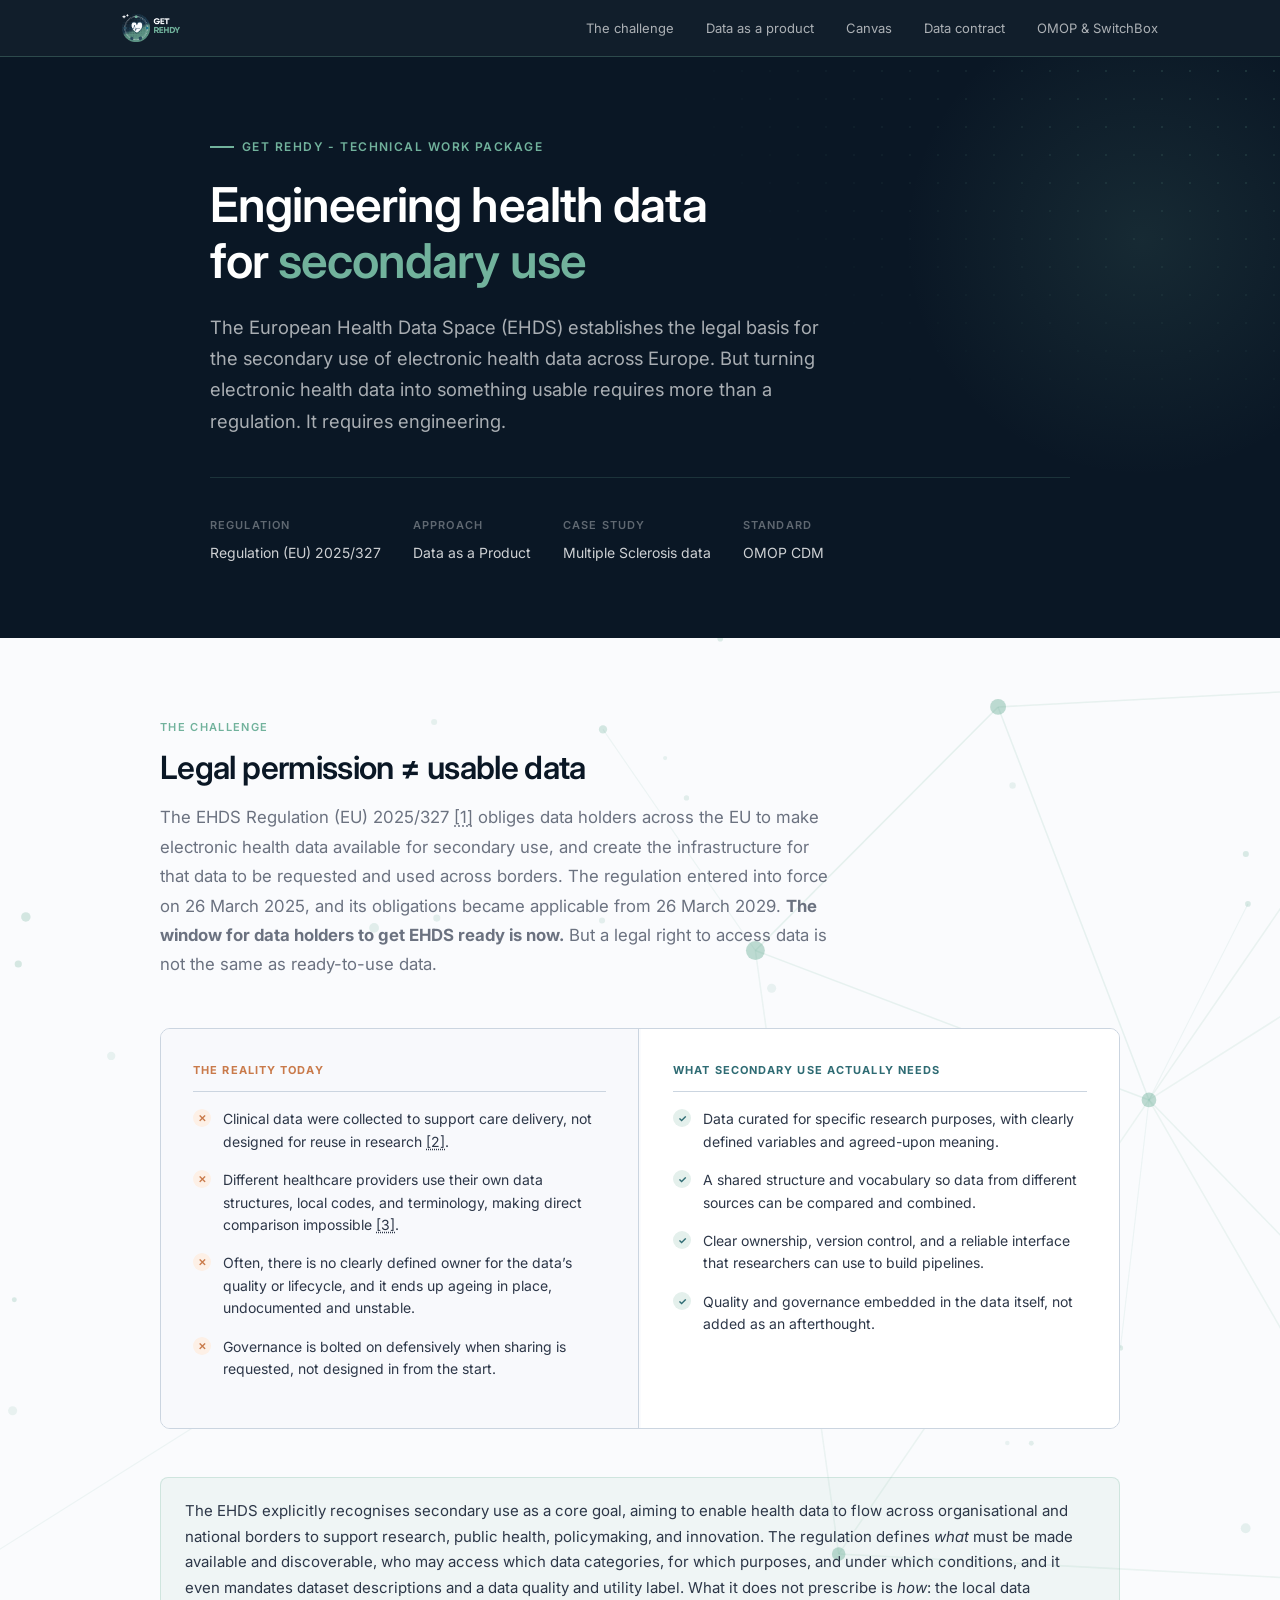
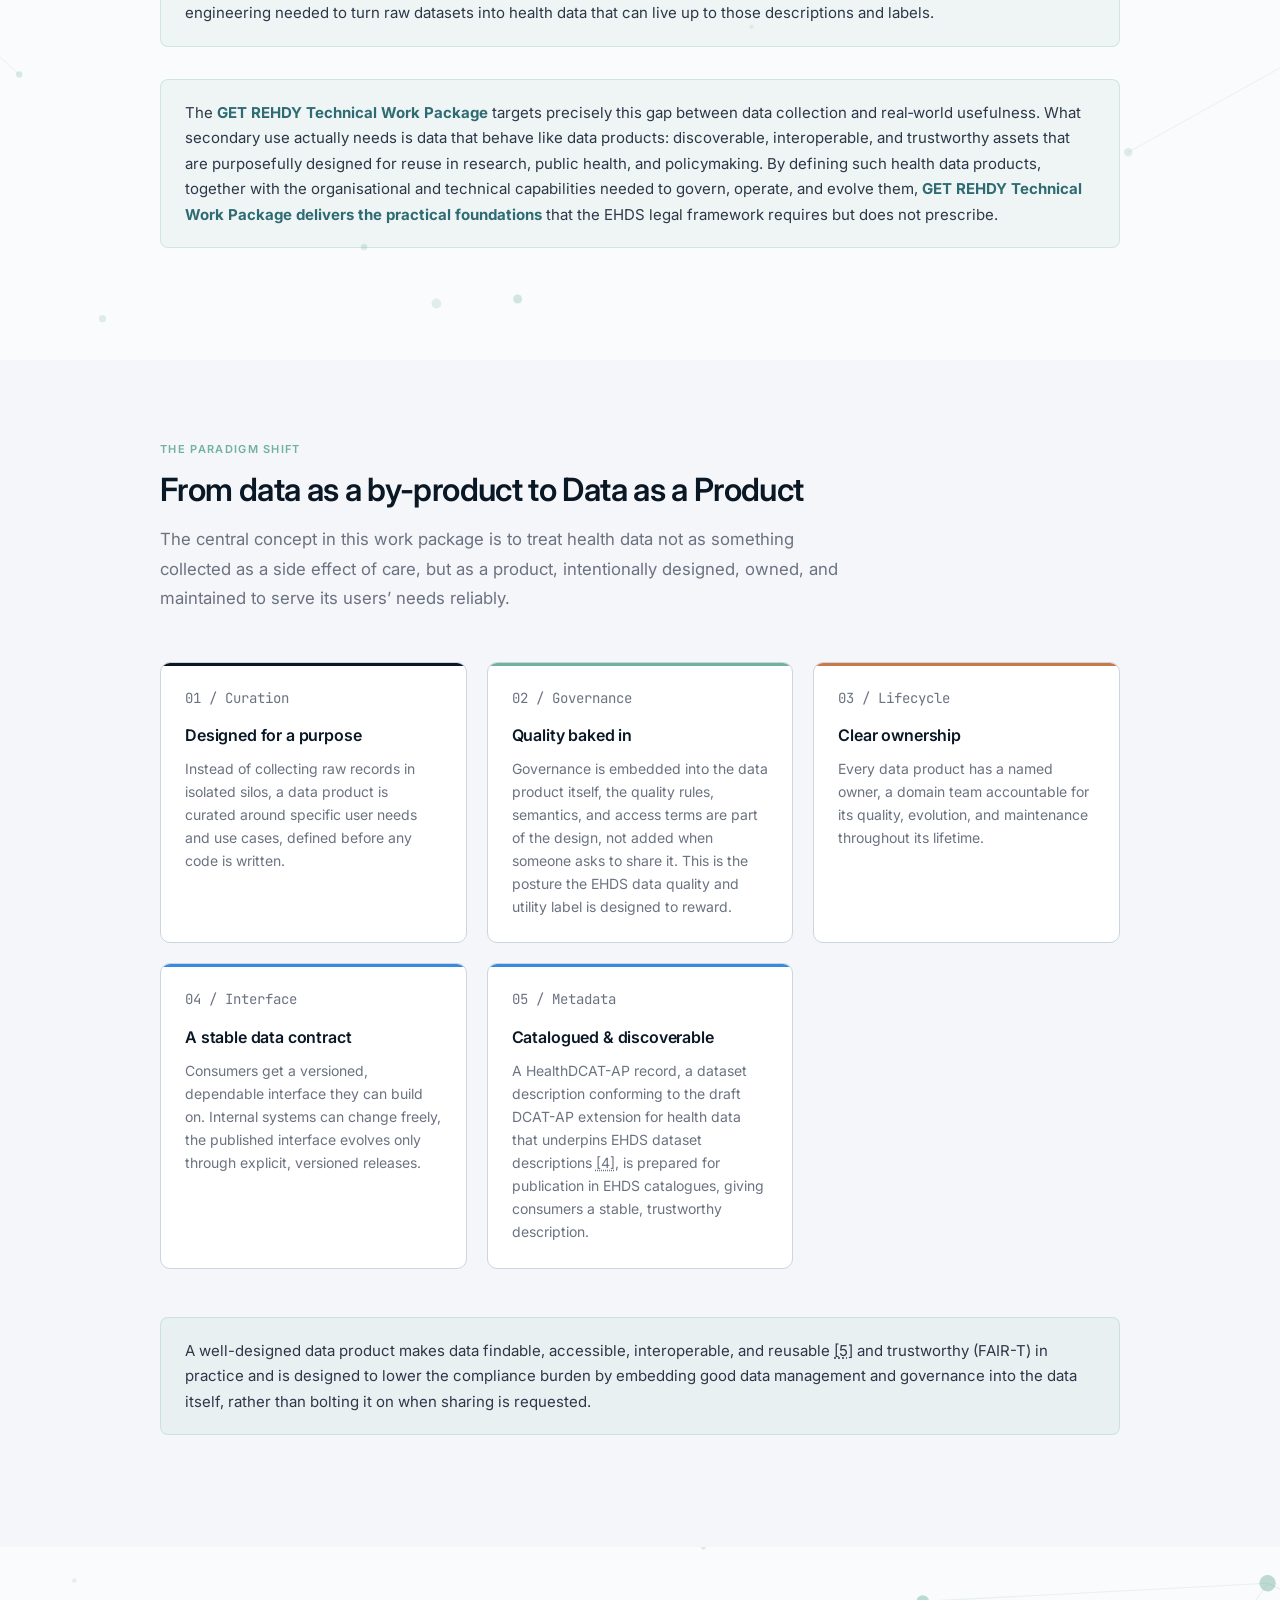
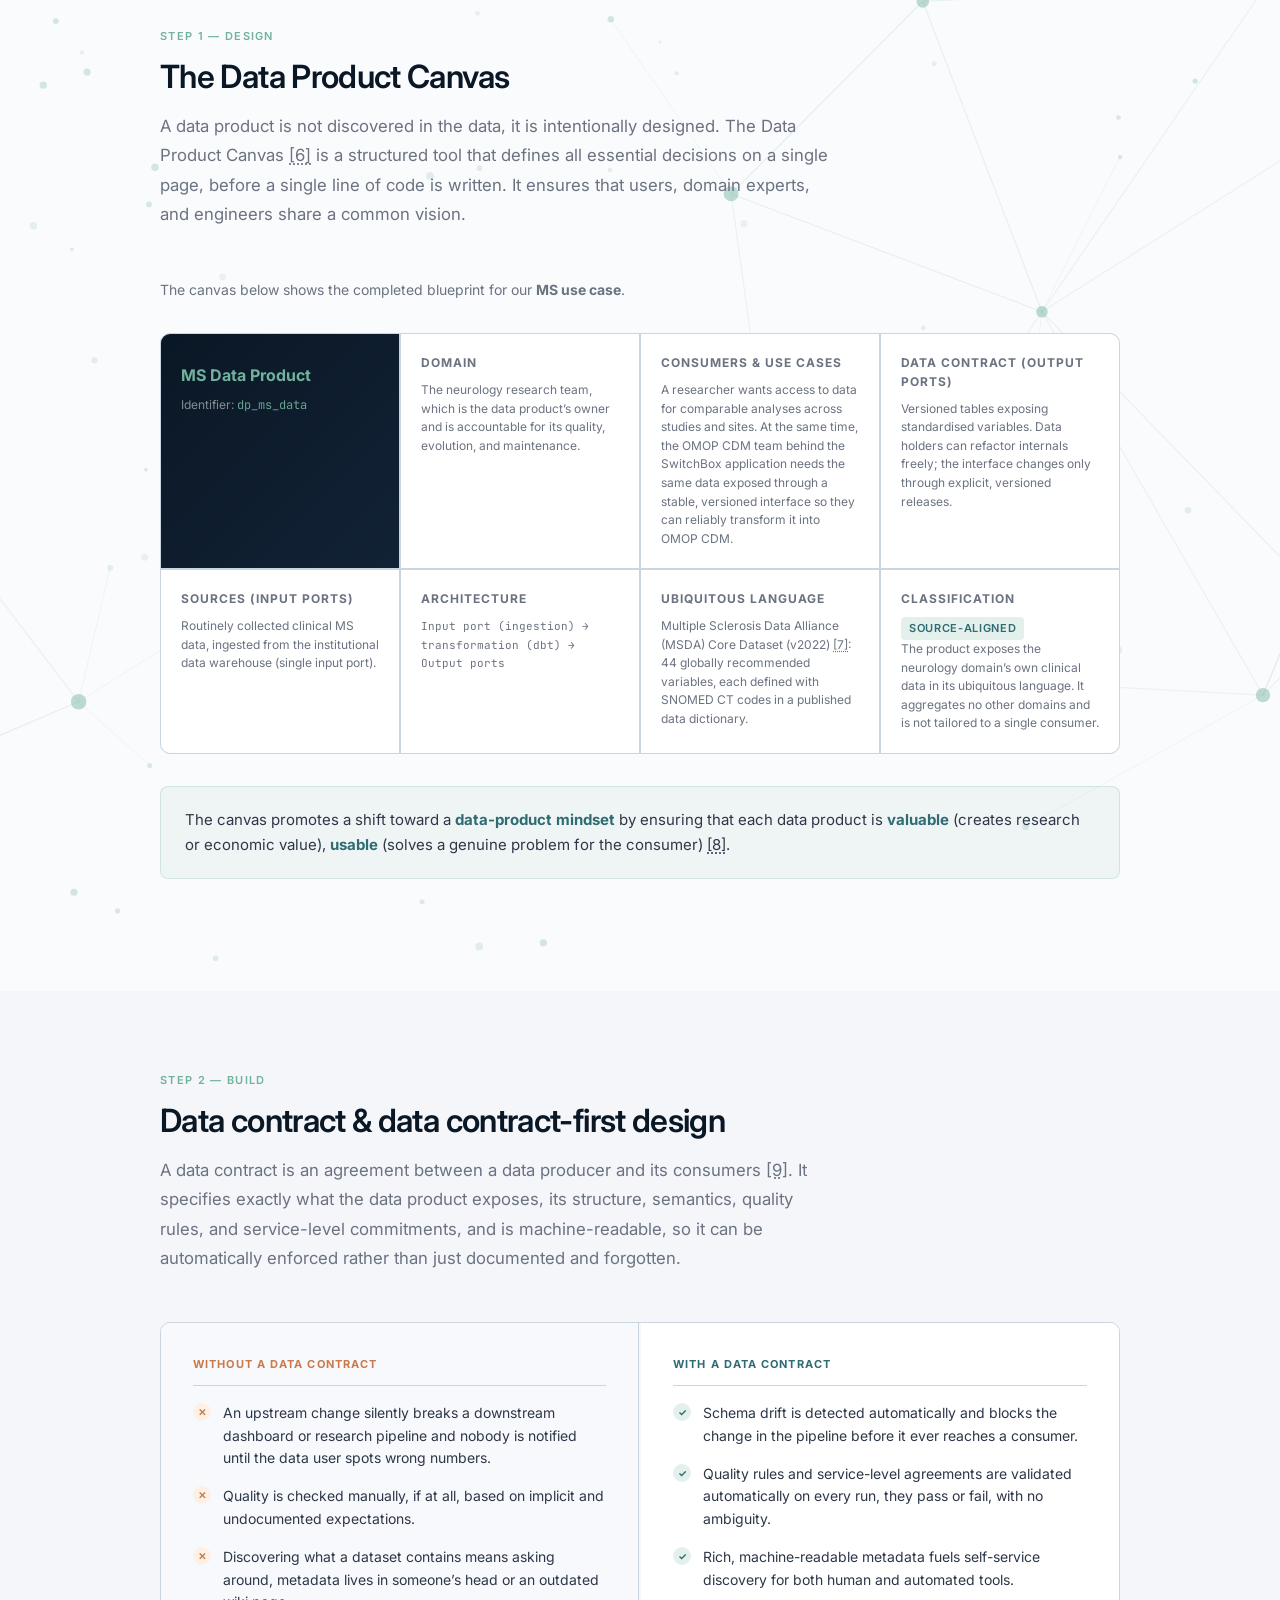
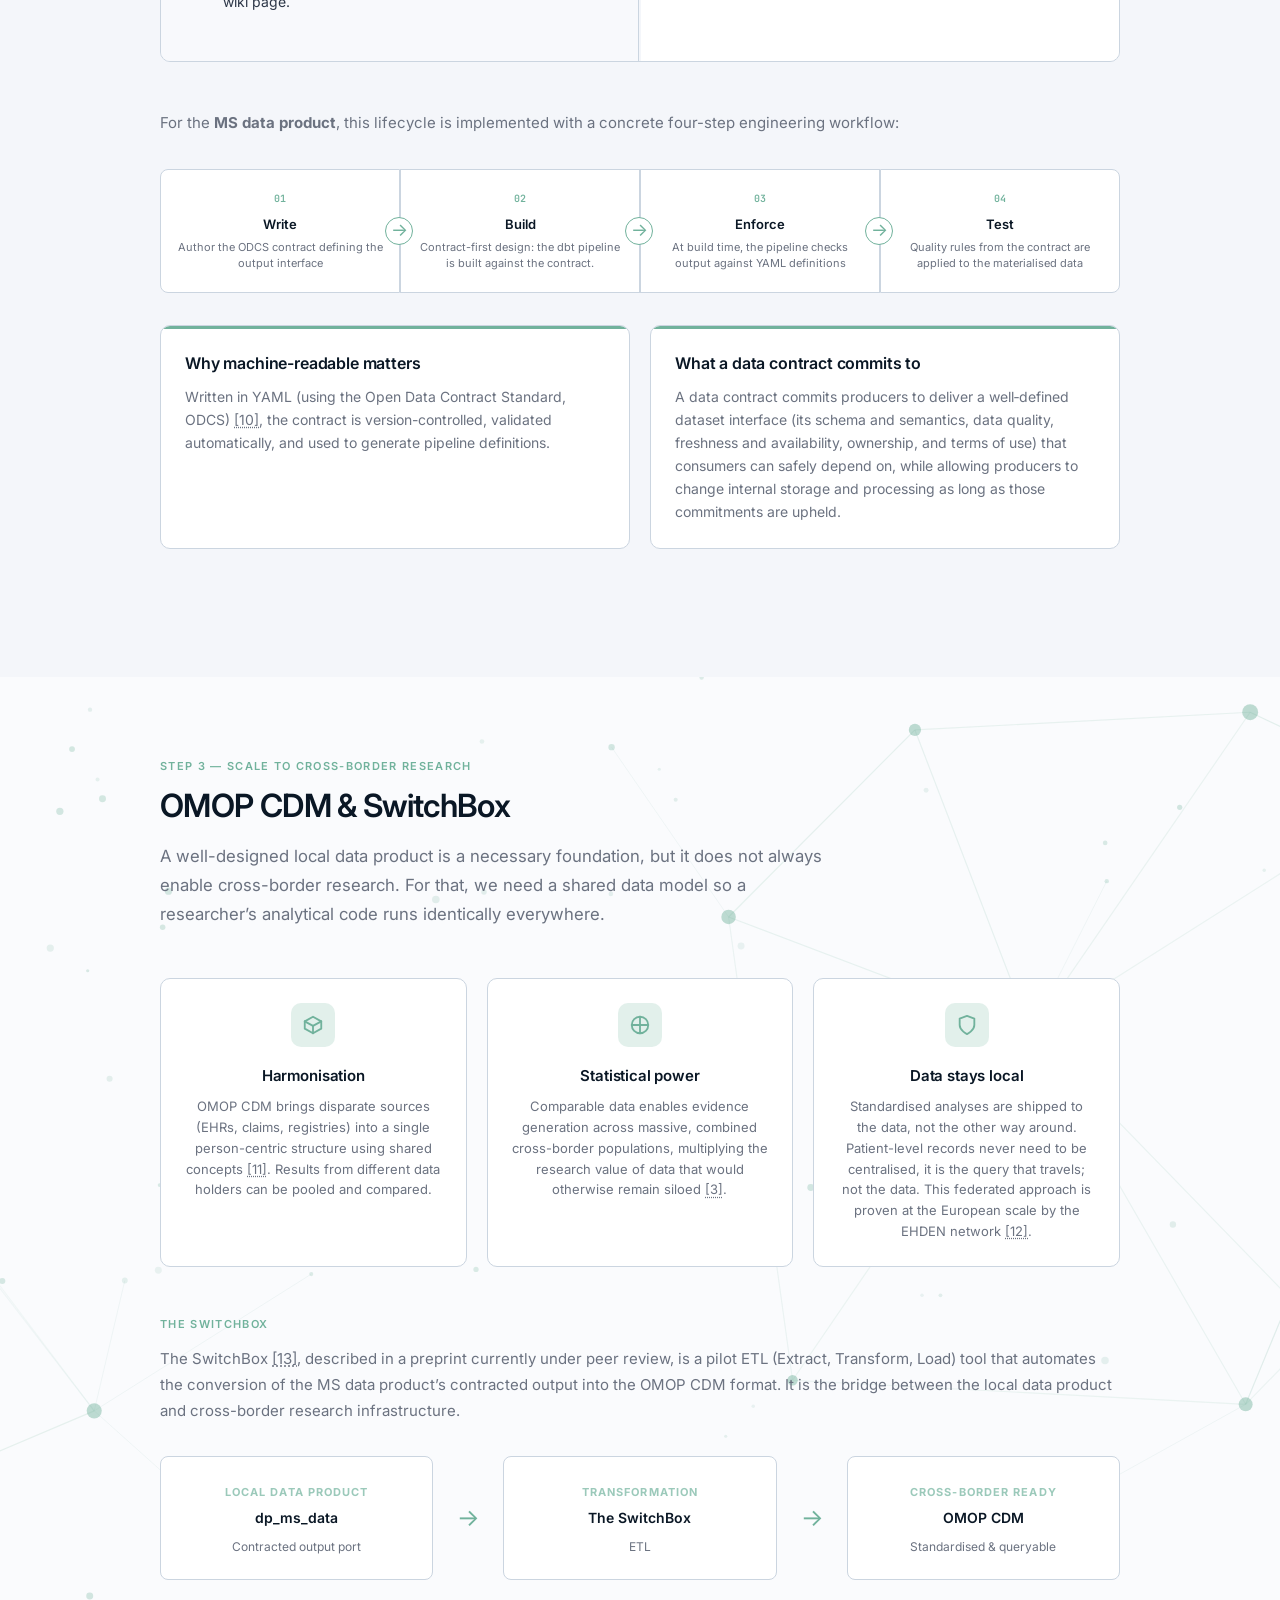
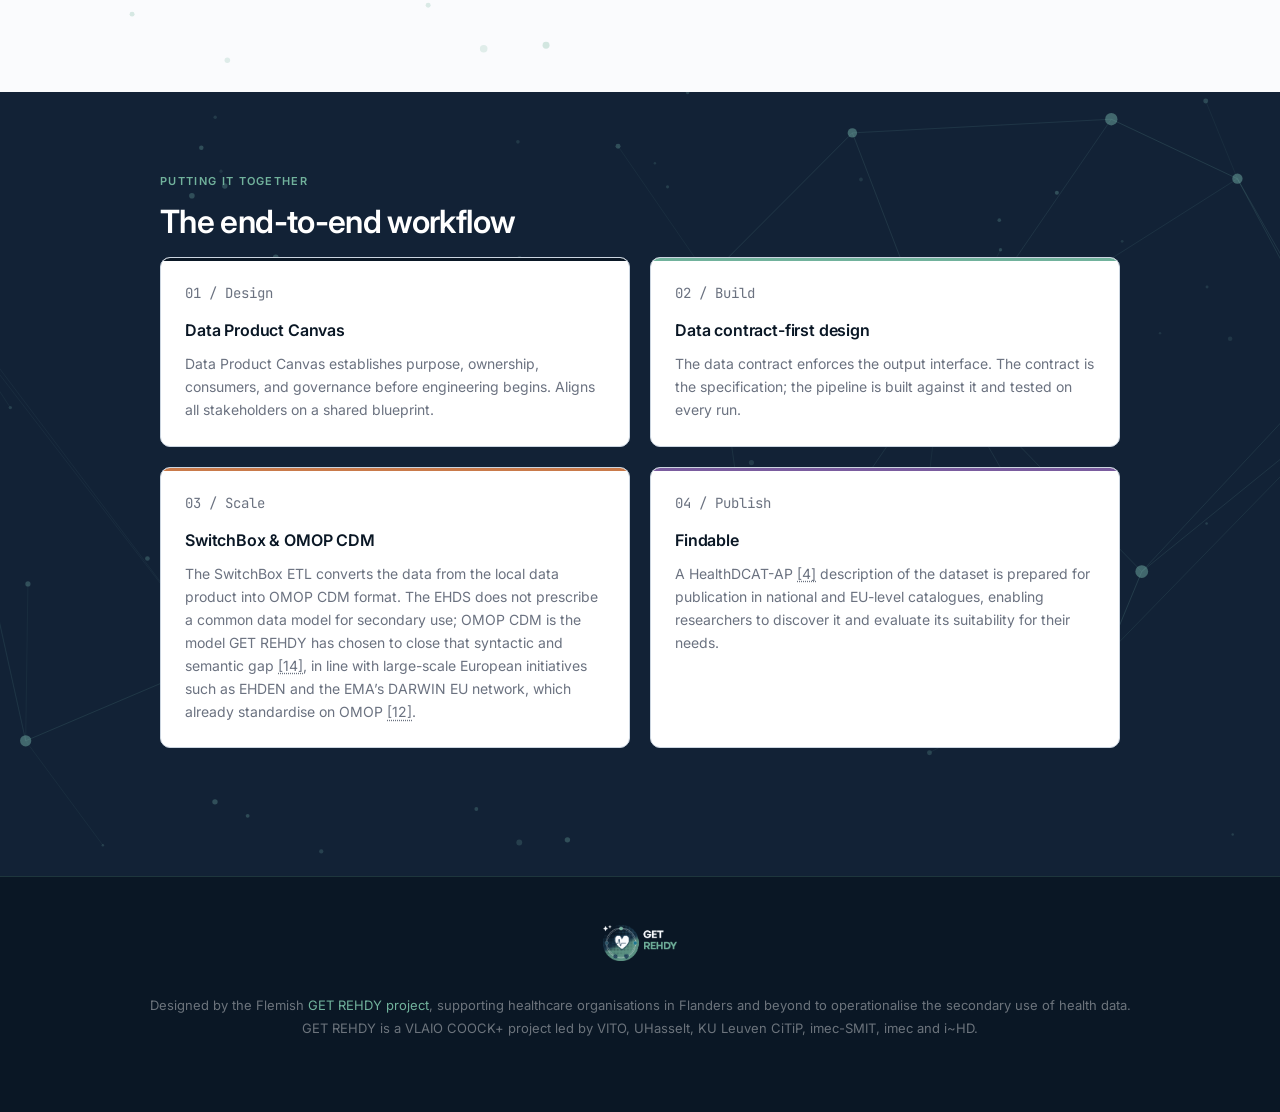
==== commit e257f268: "Refined the page styling and updated/rewrite sections of the landing page content." ====
--- a/docs/index.html
+++ b/docs/index.html
@@ -78,7 +78,7 @@
 
 
 <!--
- GET REHDY landing page — authored in Quarto markdown.
+ GET REHDY landing page (authored in Quarto markdown).
 
  The visible nav header and footer are injected on every page from
  _includes/header.html and _includes/footer.html (see _quarto.yml).
@@ -94,7 +94,7 @@
 <div class="hero">
 <div class="hero-inner">
 <div class="hero-eyebrow">
-<p>GET REHDY — Technical Work Package</p>
+<p>GET REHDY - Technical Work Package</p>
 </div>
 <h1 id="engineering-health-data-for-secondary-use">Engineering health data<br>for <em>secondary use</em></h1>
 <div class="hero-sub">
@@ -139,13 +139,13 @@
 <div class="split-icon">
 <p>✕</p>
 </div>
-<p>Clinical data were collected to support care delivery — not designed for reuse in research <span class="citation" data-cites="weiskopf2013quality"><a href="#ref-weiskopf2013quality" role="doc-biblioref">[2]</a></span>.</p>
+<p>Clinical data were collected to support care delivery, not designed for reuse in research <span class="citation" data-cites="weiskopf2013quality"><a href="#ref-weiskopf2013quality" role="doc-biblioref">[2]</a></span>.</p>
 </div>
 <div class="split-row">
 <div class="split-icon">
 <p>✕</p>
 </div>
-<p>Different healthcare providers use their own data structures, local codes, and terminology — making direct comparison impossible <span class="citation" data-cites="hripcsak2015ohdsi"><a href="#ref-hripcsak2015ohdsi" role="doc-biblioref">[3]</a></span>.</p>
+<p>Different healthcare providers use their own data structures, local codes, and terminology, making direct comparison impossible <span class="citation" data-cites="hripcsak2015ohdsi"><a href="#ref-hripcsak2015ohdsi" role="doc-biblioref">[3]</a></span>.</p>
 </div>
 <div class="split-row">
 <div class="split-icon">
@@ -186,12 +186,12 @@
 <div class="split-icon">
 <p>✓</p>
 </div>
-<p>Quality and governance embedded in the data itself — not added as an afterthought.</p>
+<p>Quality and governance embedded in the data itself, not added as an afterthought.</p>
 </div>
 </div>
 </div>
 <div class="insight">
-<p>The EHDS explicitly recognises secondary use as a core goal, aiming to enable health data to flow across organisational and national borders to support research, public health, policymaking, and innovation. The regulation defines <em>what</em> must be made available and discoverable — who may access which data categories, for which purposes, and under which conditions — and it even mandates dataset descriptions and a data quality and utility label . What it does not prescribe is <em>how</em>: the local data engineering needed to turn raw datasets into health data that can live up to those descriptions and labels.</p>
+<p>The EHDS explicitly recognises secondary use as a core goal, aiming to enable health data to flow across organisational and national borders to support research, public health, policymaking, and innovation. The regulation defines <em>what</em> must be made available and discoverable, who may access which data categories, for which purposes, and under which conditions, and it even mandates dataset descriptions and a data quality and utility label. What it does not prescribe is <em>how</em>: the local data engineering needed to turn raw datasets into health data that can live up to those descriptions and labels.</p>
 </div>
 <div class="insight">
 <p>The <strong>GET REHDY Technical Work Package</strong> targets precisely this gap between data collection and real‑world usefulness. What secondary use actually needs is data that behave like data products: discoverable, interoperable, and trustworthy assets that are purposefully designed for reuse in research, public health, and policymaking. By defining such health data products, together with the organisational and technical capabilities needed to govern, operate, and evolve them, <strong>GET REHDY Technical Work Package delivers the practical foundations</strong> that the EHDS legal framework requires but does not prescribe.</p>
@@ -206,7 +206,7 @@
 </div>
 <h2 id="from-data-as-a-by-product-to-data-as-a-product">From data as a by-product to Data as a Product</h2>
 <div class="section-intro">
-<p>The central concept in this work package is to treat health data not as something collected as a side effect of care, but as a product — intentionally designed, owned, and maintained to serve its users’ needs reliably.</p>
+<p>The central concept in this work package is to treat health data not as something collected as a side effect of care, but as a product, intentionally designed, owned, and maintained to serve its users’ needs reliably.</p>
 </div>
 <div class="card-grid">
 <div class="card card-navy">
@@ -214,39 +214,39 @@
 <p>01 / Curation</p>
 </div>
 <h3 id="designed-for-a-purpose">Designed for a purpose</h3>
-<p>Instead of collecting raw records in isolated silos, a data product is curated around specific user needs and use cases — defined before any code is written.</p>
+<p>Instead of collecting raw records in isolated silos, a data product is curated around specific user needs and use cases, defined before any code is written.</p>
 </div>
 <div class="card card-teal">
 <div class="card-number">
 <p>02 / Governance</p>
 </div>
 <h3 id="quality-baked-in">Quality baked in</h3>
-<p>Governance is embedded into the data product itself — quality rules, semantics, and access terms are part of the design, not added when someone asks to share it. This is the posture the EHDS data quality and utility label is designed to reward.</p>
+<p>Governance is embedded into the data product itself, the quality rules, semantics, and access terms are part of the design, not added when someone asks to share it. This is the posture the EHDS data quality and utility label is designed to reward.</p>
 </div>
 <div class="card card-orange">
 <div class="card-number">
 <p>03 / Lifecycle</p>
 </div>
 <h3 id="clear-ownership">Clear ownership</h3>
-<p>Every data product has a named owner — a domain team accountable for its quality, evolution, and maintenance throughout its lifetime.</p>
+<p>Every data product has a named owner, a domain team accountable for its quality, evolution, and maintenance throughout its lifetime.</p>
 </div>
 <div class="card card-blue">
 <div class="card-number">
 <p>04 / Interface</p>
 </div>
 <h3 id="a-stable-data-contract">A stable data contract</h3>
-<p>Consumers get a versioned, dependable interface they can build on. Internal systems can change freely; the published interface evolves only through explicit, versioned releases.</p>
+<p>Consumers get a versioned, dependable interface they can build on. Internal systems can change freely, the published interface evolves only through explicit, versioned releases.</p>
 </div>
 <div class="card card-blue">
 <div class="card-number">
 <p>05 / Metadata</p>
 </div>
 <h3 id="catalogued-discoverable">Catalogued &amp; discoverable</h3>
-<p>A HealthDCAT-AP record — a dataset description conforming to the draft DCAT-AP extension for health data that underpins EHDS dataset descriptions <span class="citation" data-cites="healthdcatap2026"><a href="#ref-healthdcatap2026" role="doc-biblioref">[4]</a></span> — is prepared for publication in EHDS catalogues, giving consumers a stable, trustworthy description.</p>
+<p>A HealthDCAT-AP record, a dataset description conforming to the draft DCAT-AP extension for health data that underpins EHDS dataset descriptions <span class="citation" data-cites="healthdcatap2026"><a href="#ref-healthdcatap2026" role="doc-biblioref">[4]</a></span>, is prepared for publication in EHDS catalogues, giving consumers a stable, trustworthy description.</p>
 </div>
 </div>
 <div class="insight">
-<p>A well-designed data product meets the expectations set by the EHDS. It makes data findable, accessible, interoperable, and reusable <span class="citation" data-cites="wilkinson2016fair"><a href="#ref-wilkinson2016fair" role="doc-biblioref">[5]</a></span> and trustworthy (FAIR-T) in practice — across EU Member States — and is designed to lower the compliance burden by embedding good data management and governance into the data itself, rather than bolting it on when sharing is requested.</p>
+<p>A well-designed data product makes data findable, accessible, interoperable, and reusable <span class="citation" data-cites="wilkinson2016fair"><a href="#ref-wilkinson2016fair" role="doc-biblioref">[5]</a></span> and trustworthy (FAIR-T) in practice and is designed to lower the compliance burden by embedding good data management and governance into the data itself, rather than bolting it on when sharing is requested.</p>
 </div>
 </div>
 </div>
@@ -258,7 +258,7 @@
 </div>
 <h2 id="the-data-product-canvas">The Data Product Canvas</h2>
 <div class="section-intro">
-<p>A data product is not discovered in the data — it is intentionally designed. The Data Product Canvas <span class="citation" data-cites="datameshcanvas"><a href="#ref-datameshcanvas" role="doc-biblioref">[6]</a></span> is a structured tool that defines all essential decisions on a single page, before a single line of code is written. It ensures that users, domain experts, and engineers share a common vision.</p>
+<p>A data product is not discovered in the data, it is intentionally designed. The Data Product Canvas <span class="citation" data-cites="datameshcanvas"><a href="#ref-datameshcanvas" role="doc-biblioref">[6]</a></span> is a structured tool that defines all essential decisions on a single page, before a single line of code is written. It ensures that users, domain experts, and engineers share a common vision.</p>
 </div>
 <div class="p-note">
 <p>The canvas below shows the completed blueprint for our <strong>MS use case</strong>.</p>
@@ -287,7 +287,7 @@
 <div class="canvas-block-label">
 <p>Data contract (output ports)</p>
 </div>
-<p>Versioned tables exposing standardised variables. Data holders can refactor internals freely; the interface changes only through explicit, versioned releases — never silently.</p>
+<p>Versioned tables exposing standardised variables. Data holders can refactor internals freely; the interface changes only through explicit, versioned releases.</p>
 </div>
 <div class="canvas-block">
 <div class="canvas-block-label">
@@ -305,14 +305,14 @@
 <div class="canvas-block-label">
 <p>Ubiquitous language</p>
 </div>
-<p>Multiple Sclerosis Data Alliance (MSDA) Core Dataset (v2022) <span class="citation" data-cites="parciak2024"><a href="#ref-parciak2024" role="doc-biblioref">[7]</a></span> — 44 globally recommended variables, each defined with SNOMED CT codes in a published data dictionary.</p>
+<p>Multiple Sclerosis Data Alliance (MSDA) Core Dataset (v2022) <span class="citation" data-cites="parciak2024"><a href="#ref-parciak2024" role="doc-biblioref">[7]</a></span>: 44 globally recommended variables, each defined with SNOMED CT codes in a published data dictionary.</p>
 </div>
 <div class="canvas-block">
 <div class="canvas-block-label">
 <p>Classification</p>
 </div>
 <p><span class="tag tag-teal">Source-aligned</span></p>
-<p>The product exposes the neurology domain’s own clinical data in its ubiquitous language — it aggregates no other domains and is not tailored to a single consumer.</p>
+<p>The product exposes the neurology domain’s own clinical data in its ubiquitous language. It aggregates no other domains and is not tailored to a single consumer.</p>
 </div>
 </div>
 <div class="insight">
@@ -328,7 +328,7 @@
 </div>
 <h2 id="data-contract-data-contract-first-design">Data contract &amp; data contract-first design</h2>
 <div class="section-intro">
-<p>A data contract is an agreement between a data producer and its consumers <span class="citation" data-cites="jones2023datacontracts"><a href="#ref-jones2023datacontracts" role="doc-biblioref">[9]</a></span>. It specifies exactly what the data product exposes — its structure, semantics, quality rules, and service-level commitments — and is machine-readable, so it can be automatically enforced rather than just documented and forgotten.</p>
+<p>A data contract is an agreement between a data producer and its consumers <span class="citation" data-cites="jones2023datacontracts"><a href="#ref-jones2023datacontracts" role="doc-biblioref">[9]</a></span>. It specifies exactly what the data product exposes, its structure, semantics, quality rules, and service-level commitments, and is machine-readable, so it can be automatically enforced rather than just documented and forgotten.</p>
 </div>
 <div class="split mb-lg">
 <div class="split-panel">
@@ -339,7 +339,7 @@
 <div class="split-icon">
 <p>✕</p>
 </div>
-<p>An upstream change silently breaks a downstream dashboard or research pipeline — nobody is notified until the data user spots wrong numbers.</p>
+<p>An upstream change silently breaks a downstream dashboard or research pipeline and nobody is notified until the data user spots wrong numbers.</p>
 </div>
 <div class="split-row">
 <div class="split-icon">
@@ -351,7 +351,7 @@
 <div class="split-icon">
 <p>✕</p>
 </div>
-<p>Discovering what a dataset contains means asking around — metadata lives in someone’s head or an outdated wiki page.</p>
+<p>Discovering what a dataset contains means asking around, metadata lives in someone’s head or an outdated wiki page.</p>
 </div>
 </div>
 <div class="split-panel">
@@ -368,7 +368,7 @@
 <div class="split-icon">
 <p>✓</p>
 </div>
-<p>Quality rules and service-level agreements are validated automatically on every run — pass or fail, with no ambiguity.</p>
+<p>Quality rules and service-level agreements are validated automatically on every run, they pass or fail, with no ambiguity.</p>
 </div>
 <div class="split-row">
 <div class="split-icon">
@@ -430,11 +430,11 @@
 <div class="card-grid grid-2">
 <section id="why-machine-readable-matters" class="card card-teal">
 <h3>Why machine-readable matters</h3>
-<p>Written in YAML (using the Open Data Contract Standard, ODCS) <span class="citation" data-cites="odcs2025"><a href="#ref-odcs2025" role="doc-biblioref">[10]</a></span>, the contract can be version-controlled, validated automatically, and used to generate pipeline definitions — rather than drifting out of date in a document nobody reads.</p>
+<p>Written in YAML (using the Open Data Contract Standard, ODCS) <span class="citation" data-cites="odcs2025"><a href="#ref-odcs2025" role="doc-biblioref">[10]</a></span>, the contract is version-controlled, validated automatically, and used to generate pipeline definitions.</p>
 </section>
 <section id="what-a-data-contract-commits-to" class="card card-teal">
 <h3>What a data contract commits to</h3>
-<p>A data contract commits producers to deliver a well‑defined dataset interface — its schema and semantics, data quality, freshness and availability, ownership, and terms of use — that consumers can safely depend on, while allowing producers to change internal storage and processing as long as those commitments are upheld.</p>
+<p>A data contract commits producers to deliver a well‑defined dataset interface (its schema and semantics, data quality, freshness and availability, ownership, and terms of use) that consumers can safely depend on, while allowing producers to change internal storage and processing as long as those commitments are upheld.</p>
 </section>
 </div>
 </div>
@@ -447,7 +447,7 @@
 </div>
 <h2 id="omop-cdm-switchbox">OMOP CDM &amp; SwitchBox</h2>
 <div class="section-intro">
-<p>A well-designed local data product is a necessary foundation — but it does not always enable cross-border research. For that, we need a shared data model so a researcher’s analytical code runs identically everywhere.</p>
+<p>A well-designed local data product is a necessary foundation, but it does not always enable cross-border research. For that, we need a shared data model so a researcher’s analytical code runs identically everywhere.</p>
 </div>
 <div class="pillars">
 <div class="pillar">
@@ -455,28 +455,28 @@
 <svg viewbox="0 0 24 24" aria-hidden="true"><path d="M12 3L3 8v8l9 5 9-5V8L12 3z"></path><path d="M3 8l9 5 9-5"></path><path d="M12 13v8"></path></svg>
 </div>
 <h3 id="harmonisation">Harmonisation</h3>
-<p>OMOP CDM brings disparate sources — EHRs, claims, registries — into a single person-centric structure using shared concepts <span class="citation" data-cites="ohdsi_cdm_spec"><a href="#ref-ohdsi_cdm_spec" role="doc-biblioref">[11]</a></span>. Results from different data holders can be pooled and compared.</p>
+<p>OMOP CDM brings disparate sources (EHRs, claims, registries) into a single person-centric structure using shared concepts <span class="citation" data-cites="ohdsi_cdm_spec"><a href="#ref-ohdsi_cdm_spec" role="doc-biblioref">[11]</a></span>. Results from different data holders can be pooled and compared.</p>
 </div>
 <div class="pillar">
 <div class="pillar-icon">
 <svg viewbox="0 0 24 24" aria-hidden="true"><path d="M12 3v18M3 12h18"></path><circle cx="12" cy="12" r="9"></circle></svg>
 </div>
 <h3 id="statistical-power">Statistical power</h3>
-<p>Comparable data enables evidence generation across massive, combined cross-border populations — multiplying the research value of data that would otherwise remain siloed <span class="citation" data-cites="hripcsak2015ohdsi"><a href="#ref-hripcsak2015ohdsi" role="doc-biblioref">[3]</a></span>.</p>
+<p>Comparable data enables evidence generation across massive, combined cross-border populations, multiplying the research value of data that would otherwise remain siloed <span class="citation" data-cites="hripcsak2015ohdsi"><a href="#ref-hripcsak2015ohdsi" role="doc-biblioref">[3]</a></span>.</p>
 </div>
 <div class="pillar">
 <div class="pillar-icon">
 <svg viewbox="0 0 24 24" aria-hidden="true"><path d="M12 22s8-4 8-10V5l-8-3-8 3v7c0 6 8 10 8 10z"></path></svg>
 </div>
 <h3 id="data-stays-local">Data stays local</h3>
-<p>Standardised analyses are shipped to the data, not the other way around. Patient-level records never need to be centralised — the query travels; the data does not. This federated approach is proven at the European scale by the EHDEN network <span class="citation" data-cites="ehden"><a href="#ref-ehden" role="doc-biblioref">[12]</a></span>.</p>
+<p>Standardised analyses are shipped to the data, not the other way around. Patient-level records never need to be centralised, it is the query that travels; not the data. This federated approach is proven at the European scale by the EHDEN network <span class="citation" data-cites="ehden"><a href="#ref-ehden" role="doc-biblioref">[12]</a></span>.</p>
 </div>
 </div>
 <div class="section-label mt-lg">
 <p>The SwitchBox</p>
 </div>
 <div class="p-muted">
-<p>The SwitchBox <span class="citation" data-cites="parciak2026"><a href="#ref-parciak2026" role="doc-biblioref">[13]</a></span> — described in a preprint currently under peer review — is a pilot ETL (Extract, Transform, Load) tool that automates the conversion of the MS data product’s contracted output into the OMOP CDM format. It is the bridge between the local data product and cross-border research infrastructure.</p>
+<p>The SwitchBox <span class="citation" data-cites="parciak2026"><a href="#ref-parciak2026" role="doc-biblioref">[13]</a></span>, described in a preprint currently under peer review, is a pilot ETL (Extract, Transform, Load) tool that automates the conversion of the MS data product’s contracted output into the OMOP CDM format. It is the bridge between the local data product and cross-border research infrastructure.</p>
 </div>
 <div class="sb-flow">
 <div class="sb-node">
@@ -510,7 +510,7 @@
 <p>Putting it together</p>
 </div>
 <h2 id="the-end-to-end-workflow">The end-to-end workflow</h2>
-<div class="card-grid">
+<div class="card-grid grid-2">
 <div class="card card-navy">
 <div class="card-number">
 <p>01 / Design</p>
@@ -530,7 +530,7 @@
 <p>03 / Scale</p>
 </div>
 <h3 id="switchbox-omop-cdm">SwitchBox &amp; OMOP CDM</h3>
-<p>The SwitchBox ETL converts the data from the local data product into OMOP CDM format. The EHDS does not prescribe a common data model for secondary use; OMOP CDM is the model GET REHDY has chosen to close that syntactic and semantic gap <span class="citation" data-cites="rijnbeek2026"><a href="#ref-rijnbeek2026" role="doc-biblioref">[14]</a></span> — in line with large-scale European initiatives such as EHDEN and the EMA’s DARWIN EU network, which already standardise on OMOP <span class="citation" data-cites="ehden"><a href="#ref-ehden" role="doc-biblioref">[12]</a></span>.</p>
+<p>The SwitchBox ETL converts the data from the local data product into OMOP CDM format. The EHDS does not prescribe a common data model for secondary use; OMOP CDM is the model GET REHDY has chosen to close that syntactic and semantic gap <span class="citation" data-cites="rijnbeek2026"><a href="#ref-rijnbeek2026" role="doc-biblioref">[14]</a></span>, in line with large-scale European initiatives such as EHDEN and the EMA’s DARWIN EU network, which already standardise on OMOP <span class="citation" data-cites="ehden"><a href="#ref-ehden" role="doc-biblioref">[12]</a></span>.</p>
 </div>
 <div class="card card-purple">
 <div class="card-number">
@@ -538,13 +538,6 @@
 </div>
 <h3 id="findable">Findable</h3>
 <p>A HealthDCAT-AP <span class="citation" data-cites="healthdcatap2026"><a href="#ref-healthdcatap2026" role="doc-biblioref">[4]</a></span> description of the dataset is prepared for publication in national and EU-level catalogues, enabling researchers to discover it and evaluate its suitability for their needs.</p>
-</div>
-<div class="card card-blue">
-<div class="card-number">
-<p>05 / Operate</p>
-</div>
-<h3 id="owned-beyond-publication">Owned beyond publication</h3>
-<p>Publication is not the endpoint. The owning team monitors the contract’s quality rules and service levels during every run, gathers consumer feedback, and evolves the product through versioned releases.</p>
 </div>
 </div>
 </div>
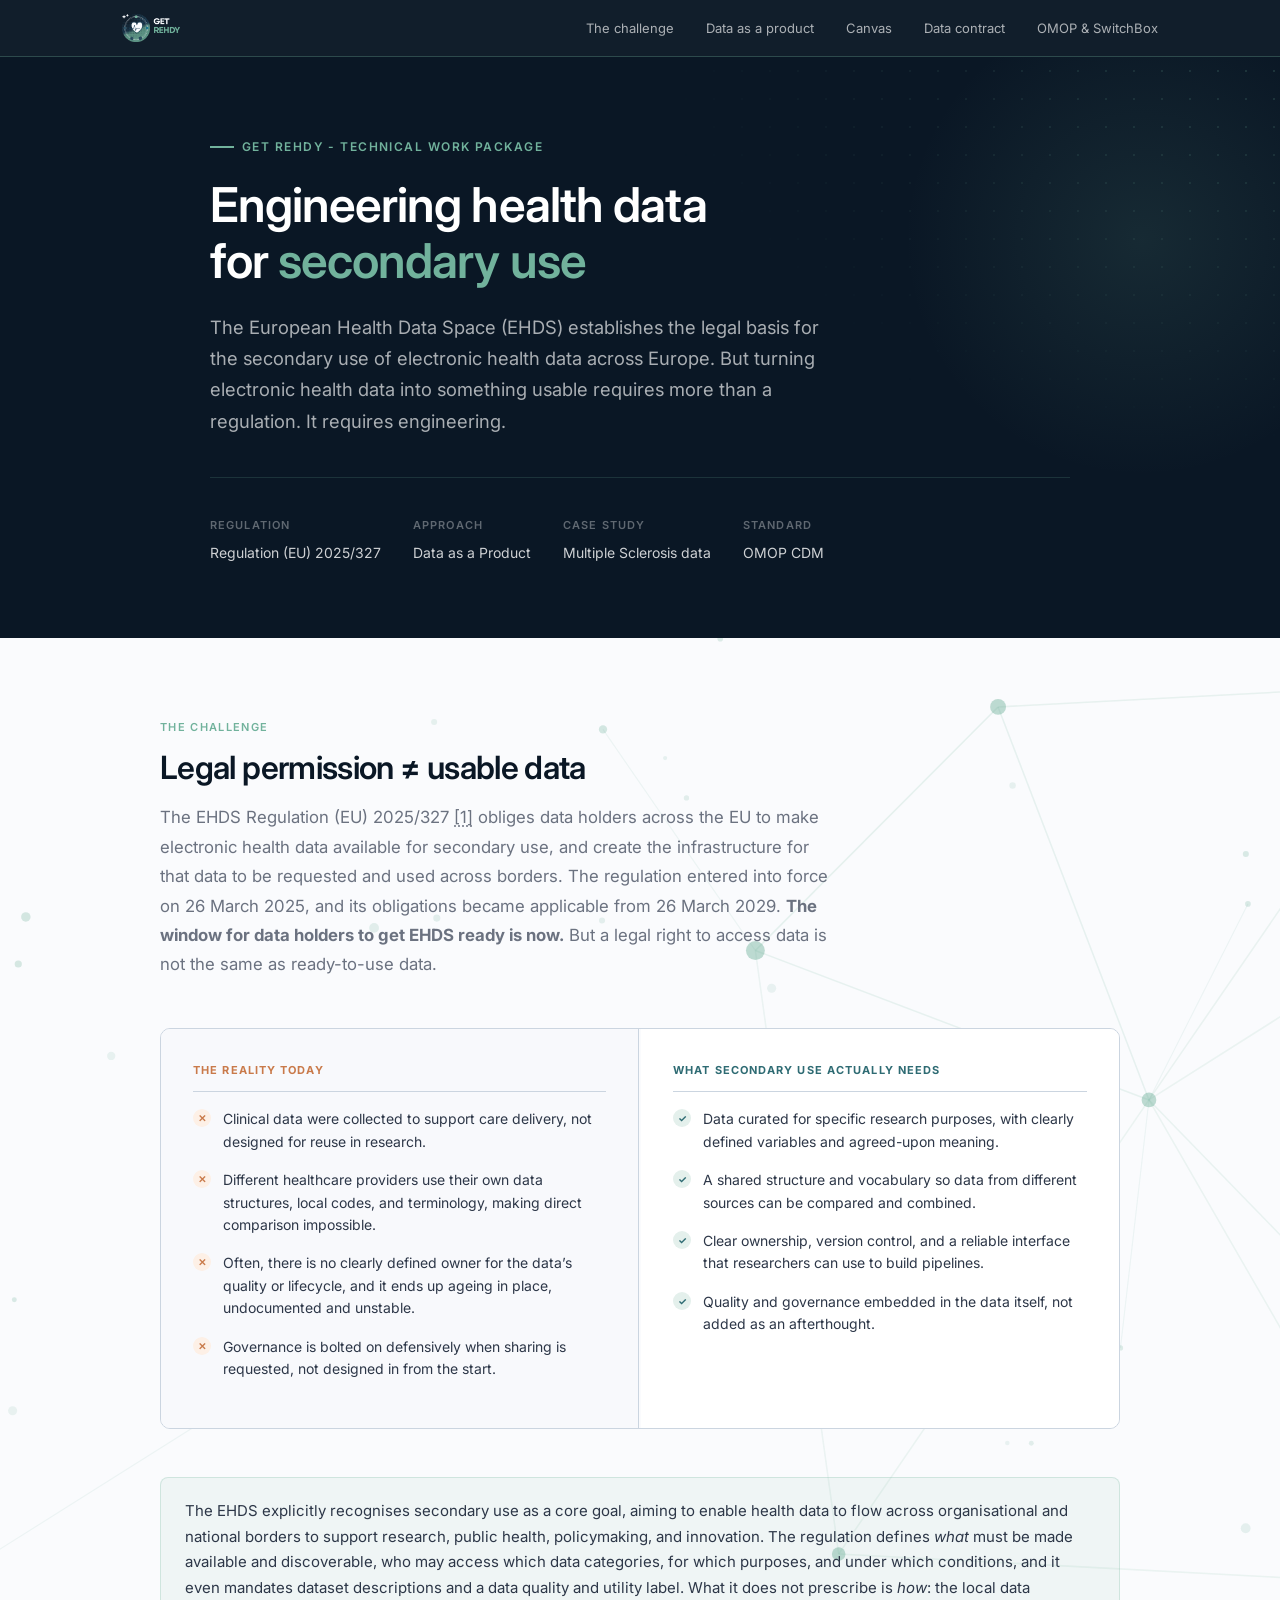
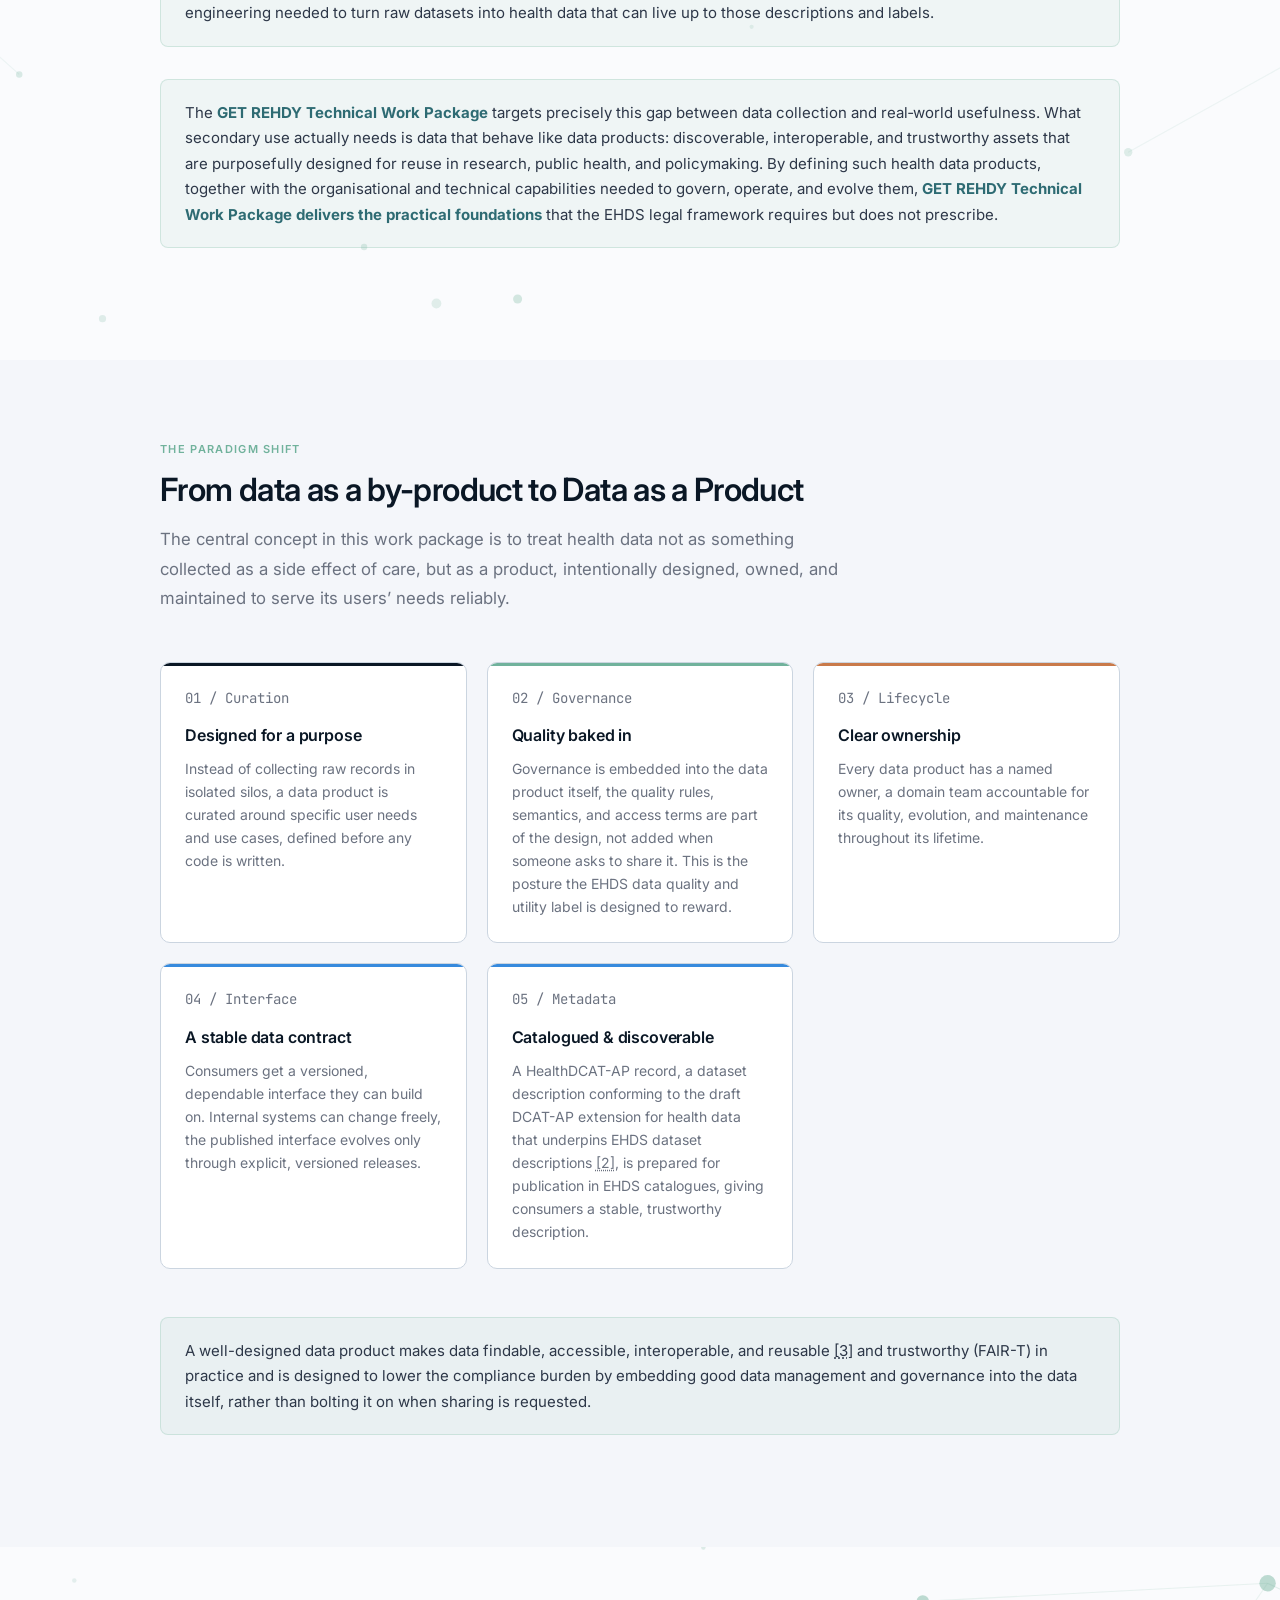
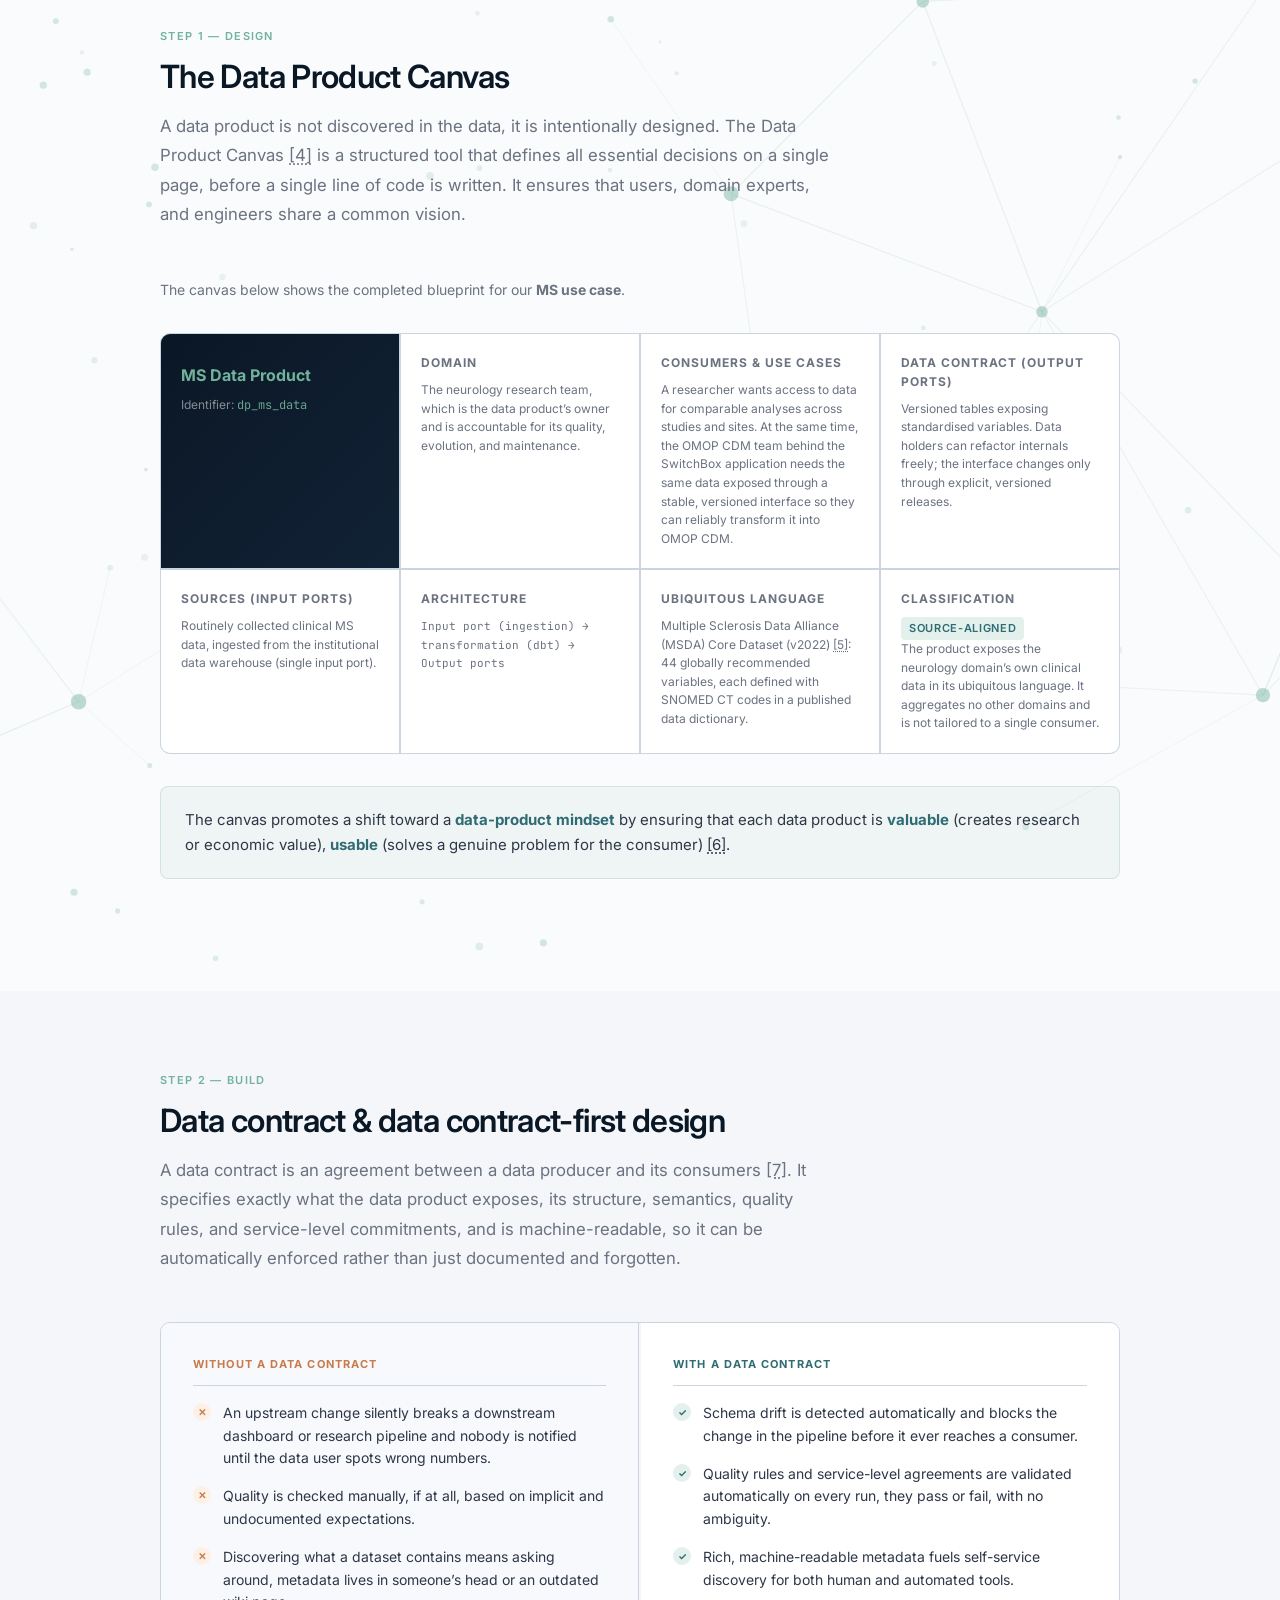
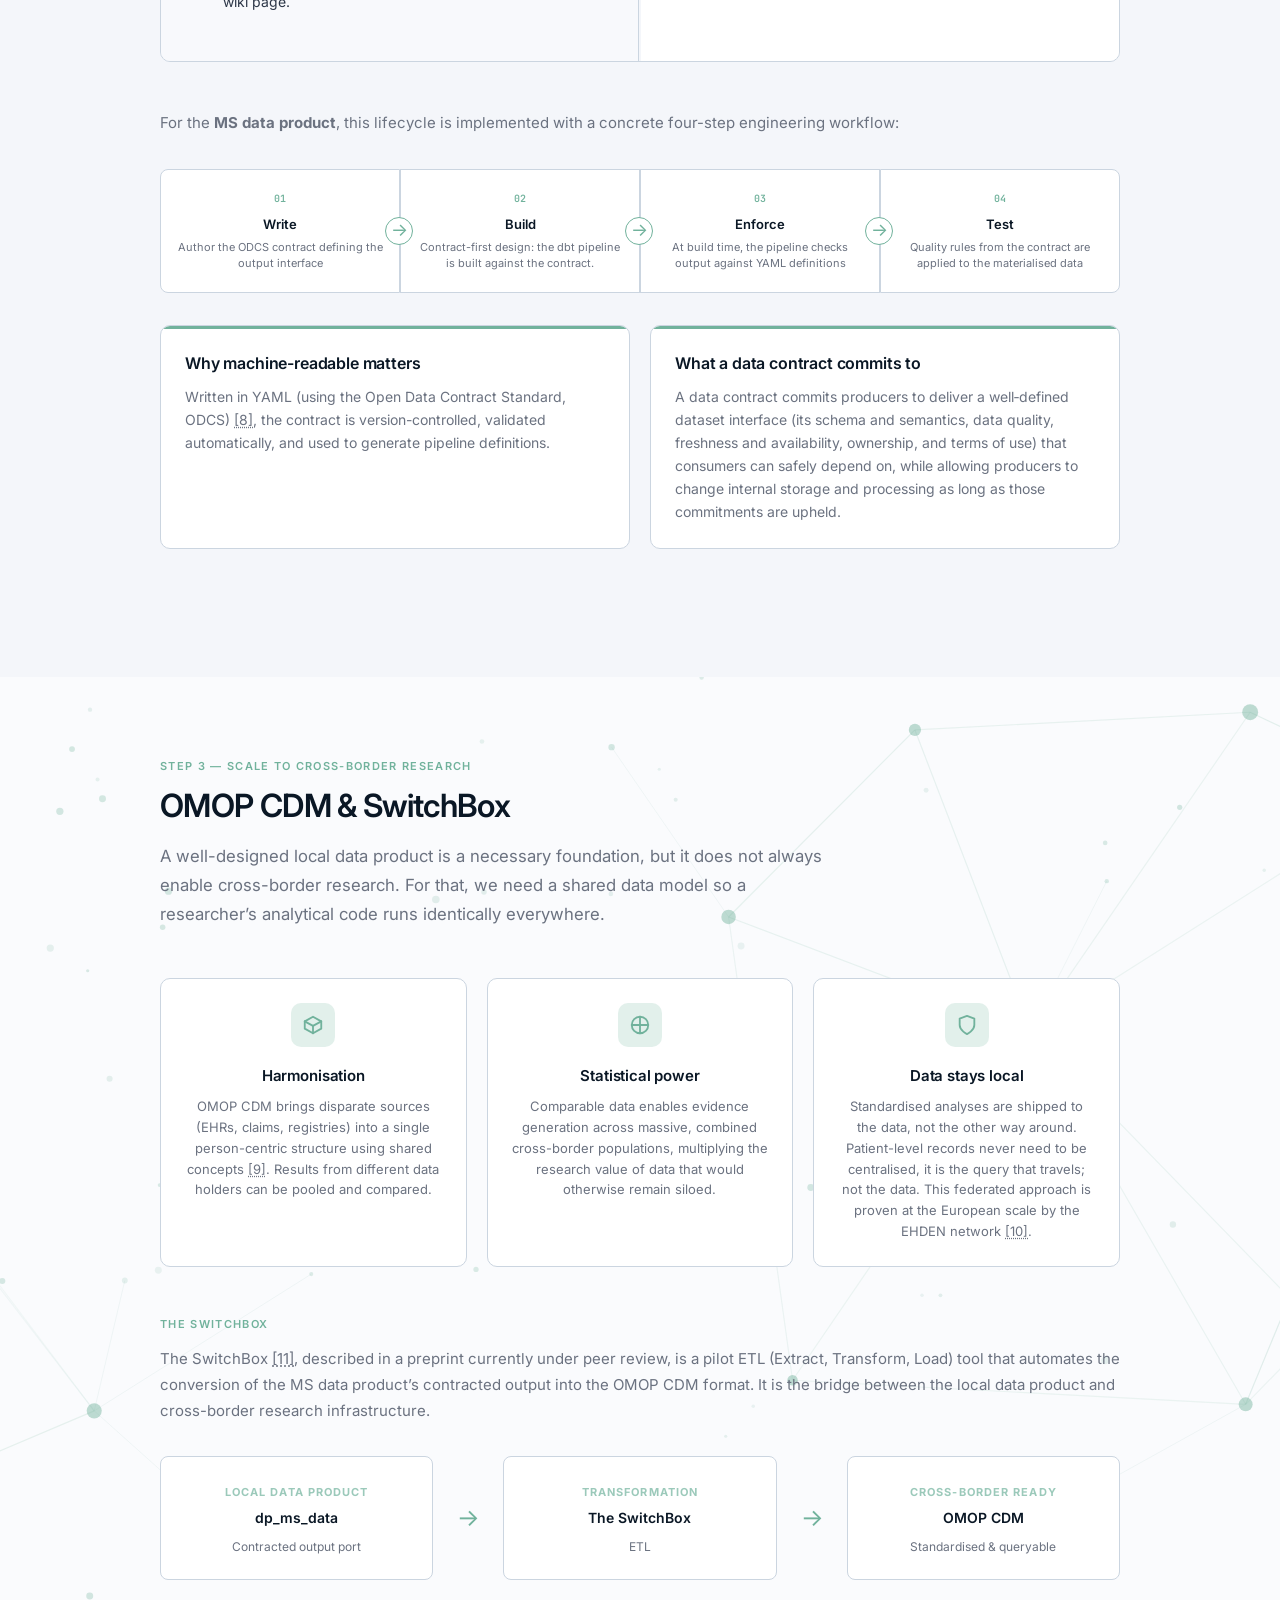
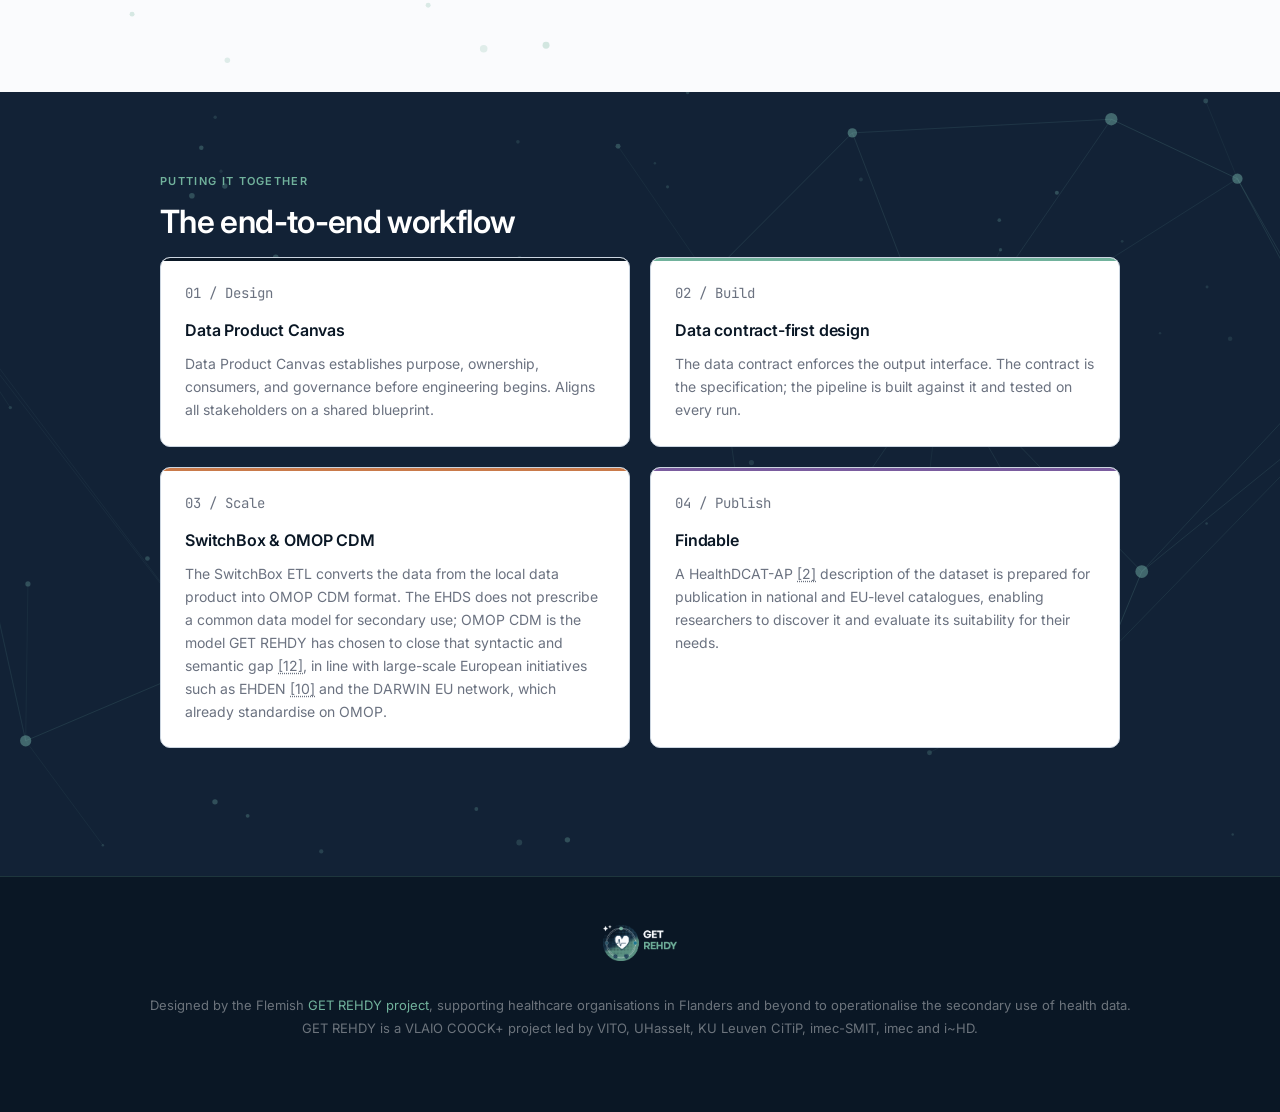
==== commit 2de591ab: "remove references" ====
--- a/docs/index.html
+++ b/docs/index.html
@@ -139,13 +139,13 @@
 <div class="split-icon">
 <p>✕</p>
 </div>
-<p>Clinical data were collected to support care delivery, not designed for reuse in research <span class="citation" data-cites="weiskopf2013quality"><a href="#ref-weiskopf2013quality" role="doc-biblioref">[2]</a></span>.</p>
+<p>Clinical data were collected to support care delivery, not designed for reuse in research.</p>
 </div>
 <div class="split-row">
 <div class="split-icon">
 <p>✕</p>
 </div>
-<p>Different healthcare providers use their own data structures, local codes, and terminology, making direct comparison impossible <span class="citation" data-cites="hripcsak2015ohdsi"><a href="#ref-hripcsak2015ohdsi" role="doc-biblioref">[3]</a></span>.</p>
+<p>Different healthcare providers use their own data structures, local codes, and terminology, making direct comparison impossible.</p>
 </div>
 <div class="split-row">
 <div class="split-icon">
@@ -242,11 +242,11 @@
 <p>05 / Metadata</p>
 </div>
 <h3 id="catalogued-discoverable">Catalogued &amp; discoverable</h3>
-<p>A HealthDCAT-AP record, a dataset description conforming to the draft DCAT-AP extension for health data that underpins EHDS dataset descriptions <span class="citation" data-cites="healthdcatap2026"><a href="#ref-healthdcatap2026" role="doc-biblioref">[4]</a></span>, is prepared for publication in EHDS catalogues, giving consumers a stable, trustworthy description.</p>
+<p>A HealthDCAT-AP record, a dataset description conforming to the draft DCAT-AP extension for health data that underpins EHDS dataset descriptions <span class="citation" data-cites="healthdcatap2026"><a href="#ref-healthdcatap2026" role="doc-biblioref">[2]</a></span>, is prepared for publication in EHDS catalogues, giving consumers a stable, trustworthy description.</p>
 </div>
 </div>
 <div class="insight">
-<p>A well-designed data product makes data findable, accessible, interoperable, and reusable <span class="citation" data-cites="wilkinson2016fair"><a href="#ref-wilkinson2016fair" role="doc-biblioref">[5]</a></span> and trustworthy (FAIR-T) in practice and is designed to lower the compliance burden by embedding good data management and governance into the data itself, rather than bolting it on when sharing is requested.</p>
+<p>A well-designed data product makes data findable, accessible, interoperable, and reusable <span class="citation" data-cites="wilkinson2016fair"><a href="#ref-wilkinson2016fair" role="doc-biblioref">[3]</a></span> and trustworthy (FAIR-T) in practice and is designed to lower the compliance burden by embedding good data management and governance into the data itself, rather than bolting it on when sharing is requested.</p>
 </div>
 </div>
 </div>
@@ -258,7 +258,7 @@
 </div>
 <h2 id="the-data-product-canvas">The Data Product Canvas</h2>
 <div class="section-intro">
-<p>A data product is not discovered in the data, it is intentionally designed. The Data Product Canvas <span class="citation" data-cites="datameshcanvas"><a href="#ref-datameshcanvas" role="doc-biblioref">[6]</a></span> is a structured tool that defines all essential decisions on a single page, before a single line of code is written. It ensures that users, domain experts, and engineers share a common vision.</p>
+<p>A data product is not discovered in the data, it is intentionally designed. The Data Product Canvas <span class="citation" data-cites="datameshcanvas"><a href="#ref-datameshcanvas" role="doc-biblioref">[4]</a></span> is a structured tool that defines all essential decisions on a single page, before a single line of code is written. It ensures that users, domain experts, and engineers share a common vision.</p>
 </div>
 <div class="p-note">
 <p>The canvas below shows the completed blueprint for our <strong>MS use case</strong>.</p>
@@ -305,7 +305,7 @@
 <div class="canvas-block-label">
 <p>Ubiquitous language</p>
 </div>
-<p>Multiple Sclerosis Data Alliance (MSDA) Core Dataset (v2022) <span class="citation" data-cites="parciak2024"><a href="#ref-parciak2024" role="doc-biblioref">[7]</a></span>: 44 globally recommended variables, each defined with SNOMED CT codes in a published data dictionary.</p>
+<p>Multiple Sclerosis Data Alliance (MSDA) Core Dataset (v2022) <span class="citation" data-cites="parciak2024"><a href="#ref-parciak2024" role="doc-biblioref">[5]</a></span>: 44 globally recommended variables, each defined with SNOMED CT codes in a published data dictionary.</p>
 </div>
 <div class="canvas-block">
 <div class="canvas-block-label">
@@ -316,7 +316,7 @@
 </div>
 </div>
 <div class="insight">
-<p>The canvas promotes a shift toward a <strong>data-product mindset</strong> by ensuring that each data product is <strong>valuable</strong> (creates research or economic value), <strong>usable</strong> (solves a genuine problem for the consumer) <span class="citation" data-cites="dehghani2022datamesh"><a href="#ref-dehghani2022datamesh" role="doc-biblioref">[8]</a></span>.</p>
+<p>The canvas promotes a shift toward a <strong>data-product mindset</strong> by ensuring that each data product is <strong>valuable</strong> (creates research or economic value), <strong>usable</strong> (solves a genuine problem for the consumer) <span class="citation" data-cites="dehghani2022datamesh"><a href="#ref-dehghani2022datamesh" role="doc-biblioref">[6]</a></span>.</p>
 </div>
 </div>
 </div>
@@ -328,7 +328,7 @@
 </div>
 <h2 id="data-contract-data-contract-first-design">Data contract &amp; data contract-first design</h2>
 <div class="section-intro">
-<p>A data contract is an agreement between a data producer and its consumers <span class="citation" data-cites="jones2023datacontracts"><a href="#ref-jones2023datacontracts" role="doc-biblioref">[9]</a></span>. It specifies exactly what the data product exposes, its structure, semantics, quality rules, and service-level commitments, and is machine-readable, so it can be automatically enforced rather than just documented and forgotten.</p>
+<p>A data contract is an agreement between a data producer and its consumers <span class="citation" data-cites="jones2023datacontracts"><a href="#ref-jones2023datacontracts" role="doc-biblioref">[7]</a></span>. It specifies exactly what the data product exposes, its structure, semantics, quality rules, and service-level commitments, and is machine-readable, so it can be automatically enforced rather than just documented and forgotten.</p>
 </div>
 <div class="split mb-lg">
 <div class="split-panel">
@@ -430,7 +430,7 @@
 <div class="card-grid grid-2">
 <section id="why-machine-readable-matters" class="card card-teal">
 <h3>Why machine-readable matters</h3>
-<p>Written in YAML (using the Open Data Contract Standard, ODCS) <span class="citation" data-cites="odcs2025"><a href="#ref-odcs2025" role="doc-biblioref">[10]</a></span>, the contract is version-controlled, validated automatically, and used to generate pipeline definitions.</p>
+<p>Written in YAML (using the Open Data Contract Standard, ODCS) <span class="citation" data-cites="odcs2025"><a href="#ref-odcs2025" role="doc-biblioref">[8]</a></span>, the contract is version-controlled, validated automatically, and used to generate pipeline definitions.</p>
 </section>
 <section id="what-a-data-contract-commits-to" class="card card-teal">
 <h3>What a data contract commits to</h3>
@@ -455,28 +455,28 @@
 <svg viewbox="0 0 24 24" aria-hidden="true"><path d="M12 3L3 8v8l9 5 9-5V8L12 3z"></path><path d="M3 8l9 5 9-5"></path><path d="M12 13v8"></path></svg>
 </div>
 <h3 id="harmonisation">Harmonisation</h3>
-<p>OMOP CDM brings disparate sources (EHRs, claims, registries) into a single person-centric structure using shared concepts <span class="citation" data-cites="ohdsi_cdm_spec"><a href="#ref-ohdsi_cdm_spec" role="doc-biblioref">[11]</a></span>. Results from different data holders can be pooled and compared.</p>
+<p>OMOP CDM brings disparate sources (EHRs, claims, registries) into a single person-centric structure using shared concepts <span class="citation" data-cites="ohdsi_cdm_spec"><a href="#ref-ohdsi_cdm_spec" role="doc-biblioref">[9]</a></span>. Results from different data holders can be pooled and compared.</p>
 </div>
 <div class="pillar">
 <div class="pillar-icon">
 <svg viewbox="0 0 24 24" aria-hidden="true"><path d="M12 3v18M3 12h18"></path><circle cx="12" cy="12" r="9"></circle></svg>
 </div>
 <h3 id="statistical-power">Statistical power</h3>
-<p>Comparable data enables evidence generation across massive, combined cross-border populations, multiplying the research value of data that would otherwise remain siloed <span class="citation" data-cites="hripcsak2015ohdsi"><a href="#ref-hripcsak2015ohdsi" role="doc-biblioref">[3]</a></span>.</p>
+<p>Comparable data enables evidence generation across massive, combined cross-border populations, multiplying the research value of data that would otherwise remain siloed.</p>
 </div>
 <div class="pillar">
 <div class="pillar-icon">
 <svg viewbox="0 0 24 24" aria-hidden="true"><path d="M12 22s8-4 8-10V5l-8-3-8 3v7c0 6 8 10 8 10z"></path></svg>
 </div>
 <h3 id="data-stays-local">Data stays local</h3>
-<p>Standardised analyses are shipped to the data, not the other way around. Patient-level records never need to be centralised, it is the query that travels; not the data. This federated approach is proven at the European scale by the EHDEN network <span class="citation" data-cites="ehden"><a href="#ref-ehden" role="doc-biblioref">[12]</a></span>.</p>
+<p>Standardised analyses are shipped to the data, not the other way around. Patient-level records never need to be centralised, it is the query that travels; not the data. This federated approach is proven at the European scale by the EHDEN network <span class="citation" data-cites="ehden"><a href="#ref-ehden" role="doc-biblioref">[10]</a></span>.</p>
 </div>
 </div>
 <div class="section-label mt-lg">
 <p>The SwitchBox</p>
 </div>
 <div class="p-muted">
-<p>The SwitchBox <span class="citation" data-cites="parciak2026"><a href="#ref-parciak2026" role="doc-biblioref">[13]</a></span>, described in a preprint currently under peer review, is a pilot ETL (Extract, Transform, Load) tool that automates the conversion of the MS data product’s contracted output into the OMOP CDM format. It is the bridge between the local data product and cross-border research infrastructure.</p>
+<p>The SwitchBox <span class="citation" data-cites="parciak2026"><a href="#ref-parciak2026" role="doc-biblioref">[11]</a></span>, described in a preprint currently under peer review, is a pilot ETL (Extract, Transform, Load) tool that automates the conversion of the MS data product’s contracted output into the OMOP CDM format. It is the bridge between the local data product and cross-border research infrastructure.</p>
 </div>
 <div class="sb-flow">
 <div class="sb-node">
@@ -530,14 +530,14 @@
 <p>03 / Scale</p>
 </div>
 <h3 id="switchbox-omop-cdm">SwitchBox &amp; OMOP CDM</h3>
-<p>The SwitchBox ETL converts the data from the local data product into OMOP CDM format. The EHDS does not prescribe a common data model for secondary use; OMOP CDM is the model GET REHDY has chosen to close that syntactic and semantic gap <span class="citation" data-cites="rijnbeek2026"><a href="#ref-rijnbeek2026" role="doc-biblioref">[14]</a></span>, in line with large-scale European initiatives such as EHDEN and the EMA’s DARWIN EU network, which already standardise on OMOP <span class="citation" data-cites="ehden"><a href="#ref-ehden" role="doc-biblioref">[12]</a></span>.</p>
+<p>The SwitchBox ETL converts the data from the local data product into OMOP CDM format. The EHDS does not prescribe a common data model for secondary use; OMOP CDM is the model GET REHDY has chosen to close that syntactic and semantic gap <span class="citation" data-cites="rijnbeek2026"><a href="#ref-rijnbeek2026" role="doc-biblioref">[12]</a></span>, in line with large-scale European initiatives such as EHDEN <span class="citation" data-cites="ehden"><a href="#ref-ehden" role="doc-biblioref">[10]</a></span> and the DARWIN EU network, which already standardise on OMOP.</p>
 </div>
 <div class="card card-purple">
 <div class="card-number">
 <p>04 / Publish</p>
 </div>
 <h3 id="findable">Findable</h3>
-<p>A HealthDCAT-AP <span class="citation" data-cites="healthdcatap2026"><a href="#ref-healthdcatap2026" role="doc-biblioref">[4]</a></span> description of the dataset is prepared for publication in national and EU-level catalogues, enabling researchers to discover it and evaluate its suitability for their needs.</p>
+<p>A HealthDCAT-AP <span class="citation" data-cites="healthdcatap2026"><a href="#ref-healthdcatap2026" role="doc-biblioref">[2]</a></span> description of the dataset is prepared for publication in national and EU-level catalogues, enabling researchers to discover it and evaluate its suitability for their needs.</p>
 </div>
 </div>
 </div>
@@ -548,44 +548,38 @@
 <div id="ref-ehds2025_327" class="csl-entry" role="listitem">
 <div class="csl-left-margin">[1] </div><div class="csl-right-inline">European Parliament and Council of the European Union, <span>‘Regulation (<span>EU</span>) 2025/327 of the <span>European Parliament</span> and of the <span>Council</span> of 11 february 2025 on the <span>European Health Data Space</span>’</span>. Official Journal of the European Union, 2025. Available: <a href="https://eur-lex.europa.eu/eli/reg/2025/327/oj/eng">https://eur-lex.europa.eu/eli/reg/2025/327/oj/eng</a></div>
 </div>
-<div id="ref-weiskopf2013quality" class="csl-entry" role="listitem">
-<div class="csl-left-margin">[2] </div><div class="csl-right-inline">N. G. Weiskopf and C. Weng, <span>‘Methods and dimensions of electronic health record data quality assessment: Enabling reuse for clinical research’</span>, <em>Journal of the American Medical Informatics Association</em>, vol. 20, no. 1, pp. 144–151, 2013, doi: <a href="https://doi.org/10.1136/amiajnl-2011-000681">10.1136/amiajnl-2011-000681</a>.</div>
-</div>
-<div id="ref-hripcsak2015ohdsi" class="csl-entry" role="listitem">
-<div class="csl-left-margin">[3] </div><div class="csl-right-inline">G. Hripcsak <em>et al.</em>, <span>‘Observational health data sciences and informatics (<span>OHDSI</span>): Opportunities for observational researchers’</span>, <em>Studies in Health Technology and Informatics</em>, vol. 216, pp. 574–578, 2015, doi: <a href="https://doi.org/10.3233/978-1-61499-564-7-574">10.3233/978-1-61499-564-7-574</a>.</div>
-</div>
 <div id="ref-healthdcatap2026" class="csl-entry" role="listitem">
-<div class="csl-left-margin">[4] </div><div class="csl-right-inline">European Commission, DG SANTE, <span>‘<span>HealthDCAT-AP</span> release 7’</span>. European Commission, May 2026. Available: <a href="https://healthdataeu.pages.code.europa.eu/healthdcat-ap/releases/release-7/">https://healthdataeu.pages.code.europa.eu/healthdcat-ap/releases/release-7/</a></div>
+<div class="csl-left-margin">[2] </div><div class="csl-right-inline">European Commission, DG SANTE, <span>‘<span>HealthDCAT-AP</span> release 7’</span>. European Commission, May 2026. Available: <a href="https://healthdataeu.pages.code.europa.eu/healthdcat-ap/releases/release-7/">https://healthdataeu.pages.code.europa.eu/healthdcat-ap/releases/release-7/</a></div>
 </div>
 <div id="ref-wilkinson2016fair" class="csl-entry" role="listitem">
-<div class="csl-left-margin">[5] </div><div class="csl-right-inline">M. D. Wilkinson, M. Dumontier, Ij. J. Aalbersberg, <em>et al.</em>, <span>‘The <span>FAIR</span> guiding principles for scientific data management and stewardship’</span>, <em>Scientific Data</em>, vol. 3, p. 160018, 2016, doi: <a href="https://doi.org/10.1038/sdata.2016.18">10.1038/sdata.2016.18</a>.</div>
+<div class="csl-left-margin">[3] </div><div class="csl-right-inline">M. D. Wilkinson, M. Dumontier, Ij. J. Aalbersberg, <em>et al.</em>, <span>‘The <span>FAIR</span> guiding principles for scientific data management and stewardship’</span>, <em>Scientific Data</em>, vol. 3, p. 160018, 2016, doi: <a href="https://doi.org/10.1038/sdata.2016.18">10.1038/sdata.2016.18</a>.</div>
 </div>
 <div id="ref-datameshcanvas" class="csl-entry" role="listitem">
-<div class="csl-left-margin">[6] </div><div class="csl-right-inline">INNOQ, <span>‘Data product canvas’</span>. datamesh-architecture.com. Available: <a href="https://www.datamesh-architecture.com/data-product-canvas">https://www.datamesh-architecture.com/data-product-canvas</a></div>
+<div class="csl-left-margin">[4] </div><div class="csl-right-inline">INNOQ, <span>‘Data product canvas’</span>. datamesh-architecture.com. Available: <a href="https://www.datamesh-architecture.com/data-product-canvas">https://www.datamesh-architecture.com/data-product-canvas</a></div>
 </div>
 <div id="ref-parciak2024" class="csl-entry" role="listitem">
-<div class="csl-left-margin">[7] </div><div class="csl-right-inline">T. Parciak <em>et al.</em>, <span>‘Introducing a core dataset for real-world data in multiple sclerosis registries and cohorts: Recommendations from a global task force’</span>, <em>Multiple Sclerosis Journal</em>, vol. 30, no. 3, pp. 396–418, 2024, doi: <a href="https://doi.org/10.1177/13524585231216004">10.1177/13524585231216004</a>.</div>
+<div class="csl-left-margin">[5] </div><div class="csl-right-inline">T. Parciak <em>et al.</em>, <span>‘Introducing a core dataset for real-world data in multiple sclerosis registries and cohorts: Recommendations from a global task force’</span>, <em>Multiple Sclerosis Journal</em>, vol. 30, no. 3, pp. 396–418, 2024, doi: <a href="https://doi.org/10.1177/13524585231216004">10.1177/13524585231216004</a>.</div>
 </div>
 <div id="ref-dehghani2022datamesh" class="csl-entry" role="listitem">
-<div class="csl-left-margin">[8] </div><div class="csl-right-inline">Z. Dehghani, <em>Data mesh: Delivering data-driven value at scale</em>, 1st ed. O’Reilly Media, 2022.</div>
+<div class="csl-left-margin">[6] </div><div class="csl-right-inline">Z. Dehghani, <em>Data mesh: Delivering data-driven value at scale</em>, 1st ed. O’Reilly Media, 2022.</div>
 </div>
 <div id="ref-jones2023datacontracts" class="csl-entry" role="listitem">
-<div class="csl-left-margin">[9] </div><div class="csl-right-inline">A. Jones, <em>Driving data quality with data contracts</em>. Packt Publishing, 2023.</div>
+<div class="csl-left-margin">[7] </div><div class="csl-right-inline">A. Jones, <em>Driving data quality with data contracts</em>. Packt Publishing, 2023.</div>
 </div>
 <div id="ref-odcs2025" class="csl-entry" role="listitem">
-<div class="csl-left-margin">[10] </div><div class="csl-right-inline">Bitol, <span>‘Open data contract standard (<span>ODCS</span>) v3.1.0’</span>. Linux Foundation AI &amp; Data, 2025. Available: <a href="https://bitol-io.github.io/open-data-contract-standard/v3.1.0/">https://bitol-io.github.io/open-data-contract-standard/v3.1.0/</a></div>
+<div class="csl-left-margin">[8] </div><div class="csl-right-inline">Bitol, <span>‘Open data contract standard (<span>ODCS</span>) v3.1.0’</span>. Linux Foundation AI &amp; Data, 2025. Available: <a href="https://bitol-io.github.io/open-data-contract-standard/v3.1.0/">https://bitol-io.github.io/open-data-contract-standard/v3.1.0/</a></div>
 </div>
 <div id="ref-ohdsi_cdm_spec" class="csl-entry" role="listitem">
-<div class="csl-left-margin">[11] </div><div class="csl-right-inline">OHDSI, <span>‘<span>OMOP</span> common data model v5.4: specification’</span>. GitHub Pages, 2024. Available: <a href="https://ohdsi.github.io/CommonDataModel/">https://ohdsi.github.io/CommonDataModel/</a></div>
+<div class="csl-left-margin">[9] </div><div class="csl-right-inline">OHDSI, <span>‘<span>OMOP</span> common data model v5.4: specification’</span>. GitHub Pages, 2024. Available: <a href="https://ohdsi.github.io/CommonDataModel/">https://ohdsi.github.io/CommonDataModel/</a></div>
 </div>
 <div id="ref-ehden" class="csl-entry" role="listitem">
-<div class="csl-left-margin">[12] </div><div class="csl-right-inline">EHDEN Foundation, <span>‘European health data &amp; evidence network (<span>EHDEN</span>)’</span>. EHDEN Foundation, 2026. Available: <a href="https://www.ehden.eu/">https://www.ehden.eu/</a></div>
+<div class="csl-left-margin">[10] </div><div class="csl-right-inline">EHDEN Foundation, <span>‘European health data &amp; evidence network (<span>EHDEN</span>)’</span>. EHDEN Foundation, 2026. Available: <a href="https://www.ehden.eu/">https://www.ehden.eu/</a></div>
 </div>
 <div id="ref-parciak2026" class="csl-entry" role="listitem">
-<div class="csl-left-margin">[13] </div><div class="csl-right-inline">T. Parciak, J. Verbiest, E. Gesquiere, F. Descamps, and L. Peeters, <span>‘Piloting the automatic transformation of real-world data to the <span>OMOP</span> common data model: The <span>MS</span> core dataset to <span>OMOP</span> <span>SwitchBox</span>’</span>, <em>JMIR Preprints</em>, 2026, doi: <a href="https://doi.org/10.2196/preprints.103713">10.2196/preprints.103713</a>.</div>
+<div class="csl-left-margin">[11] </div><div class="csl-right-inline">T. Parciak, J. Verbiest, E. Gesquiere, F. Descamps, and L. Peeters, <span>‘Piloting the automatic transformation of real-world data to the <span>OMOP</span> common data model: The <span>MS</span> core dataset to <span>OMOP</span> <span>SwitchBox</span>’</span>, <em>JMIR Preprints</em>, 2026, doi: <a href="https://doi.org/10.2196/preprints.103713">10.2196/preprints.103713</a>.</div>
 </div>
 <div id="ref-rijnbeek2026" class="csl-entry" role="listitem">
-<div class="csl-left-margin">[14] </div><div class="csl-right-inline">P. Rijnbeek, <span>‘<span>EHDS</span> and <span>OMOP</span>: Operationalising the <span>European Health Data Space</span>’</span>. OHDSI Europe Community Call, 2026. Available: <a href="https://www.ohdsi.org/wp-content/uploads/2026/03/EHDS_OMOP_Rijnbeek_v1.pdf">https://www.ohdsi.org/wp-content/uploads/2026/03/EHDS_OMOP_Rijnbeek_v1.pdf</a></div>
+<div class="csl-left-margin">[12] </div><div class="csl-right-inline">P. Rijnbeek, <span>‘<span>EHDS</span> and <span>OMOP</span>: Operationalising the <span>European Health Data Space</span>’</span>. OHDSI Europe Community Call, 2026. Available: <a href="https://www.ohdsi.org/wp-content/uploads/2026/03/EHDS_OMOP_Rijnbeek_v1.pdf">https://www.ohdsi.org/wp-content/uploads/2026/03/EHDS_OMOP_Rijnbeek_v1.pdf</a></div>
 </div>
 </div>
 <!-- ===================== End ===================== -->
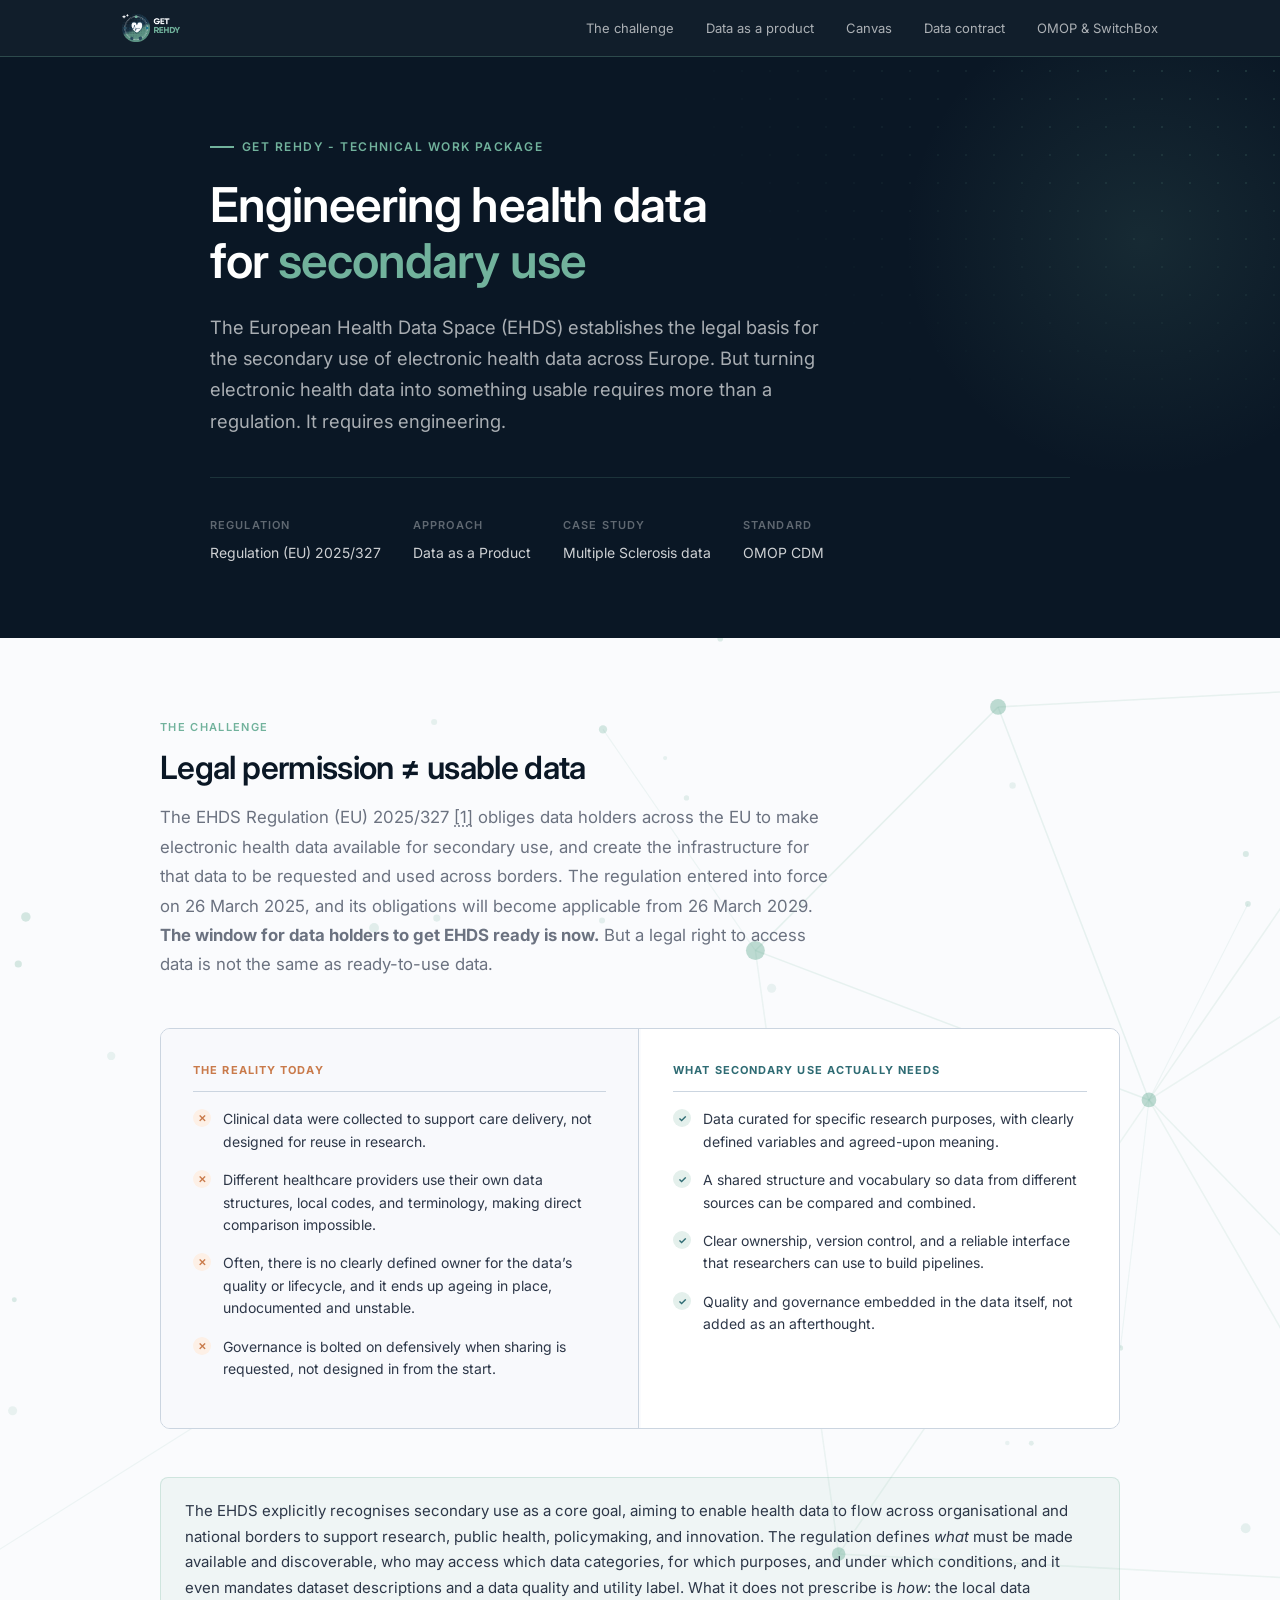
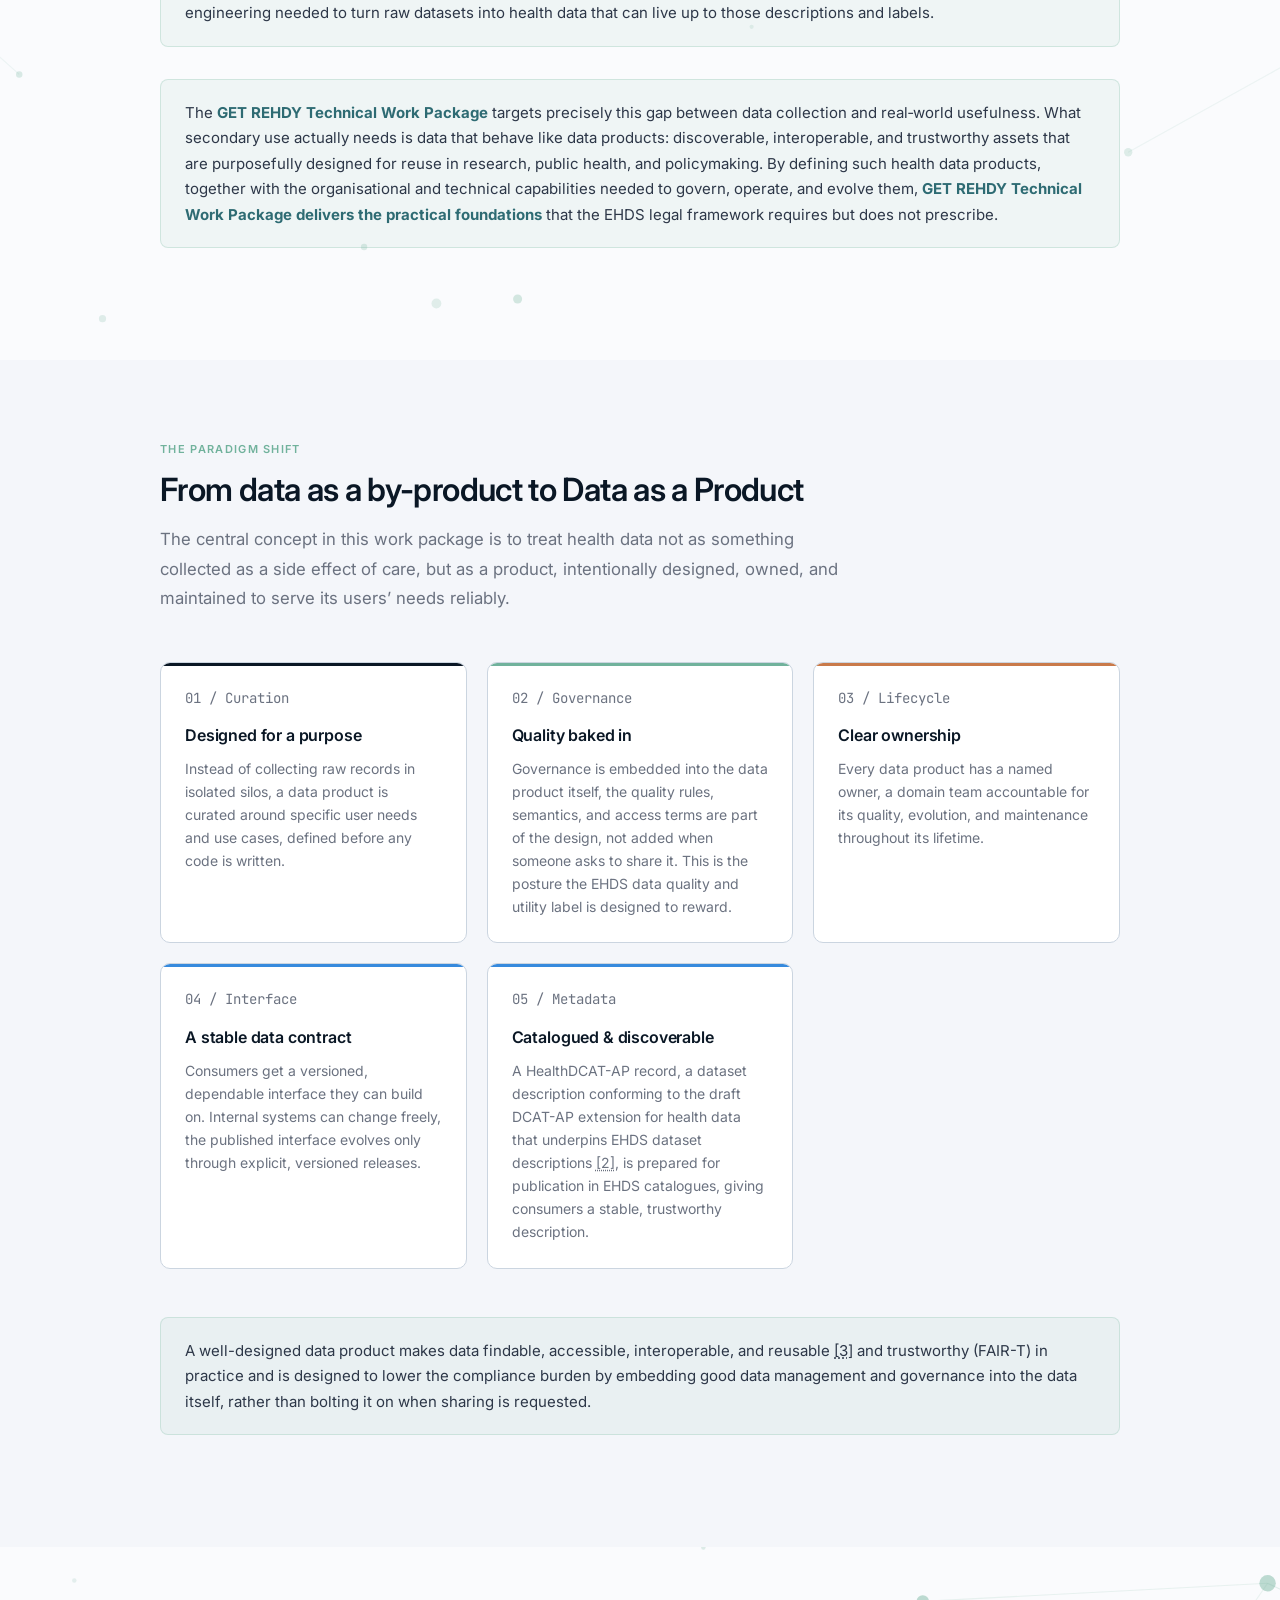
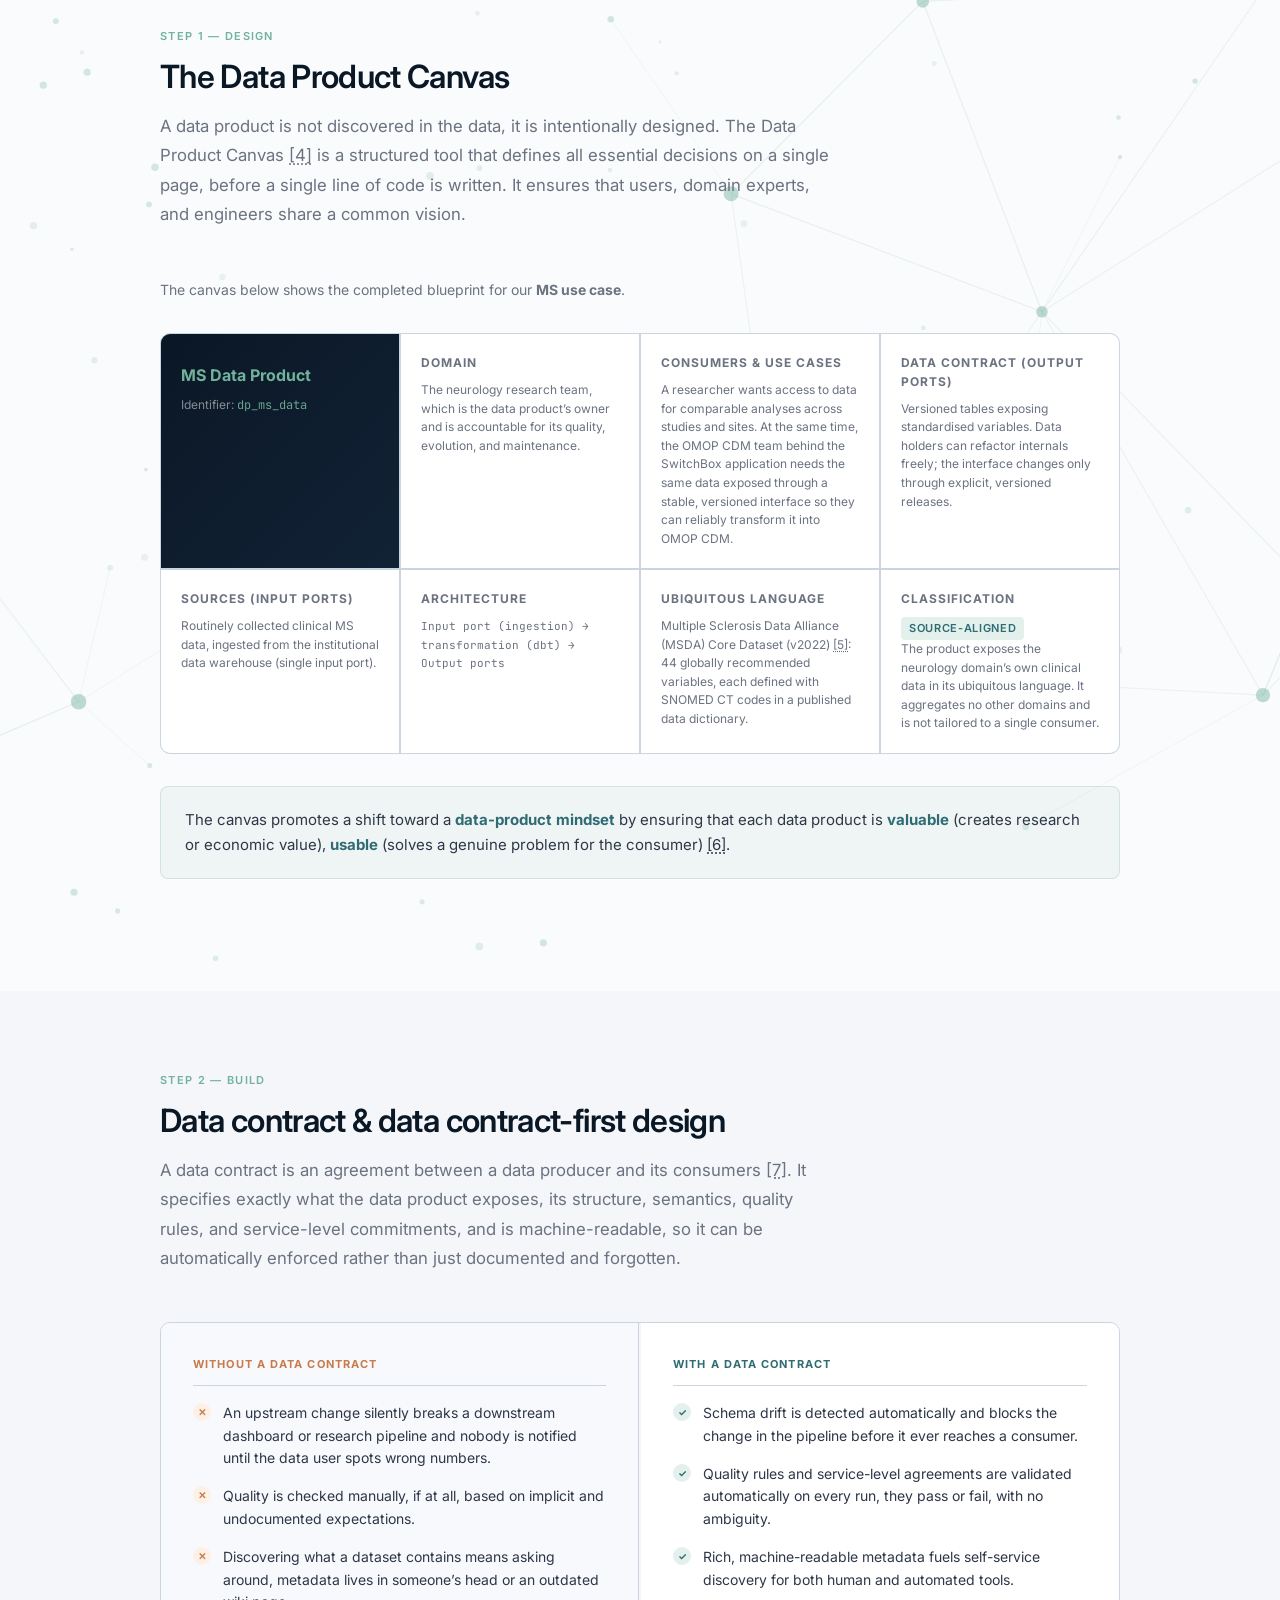
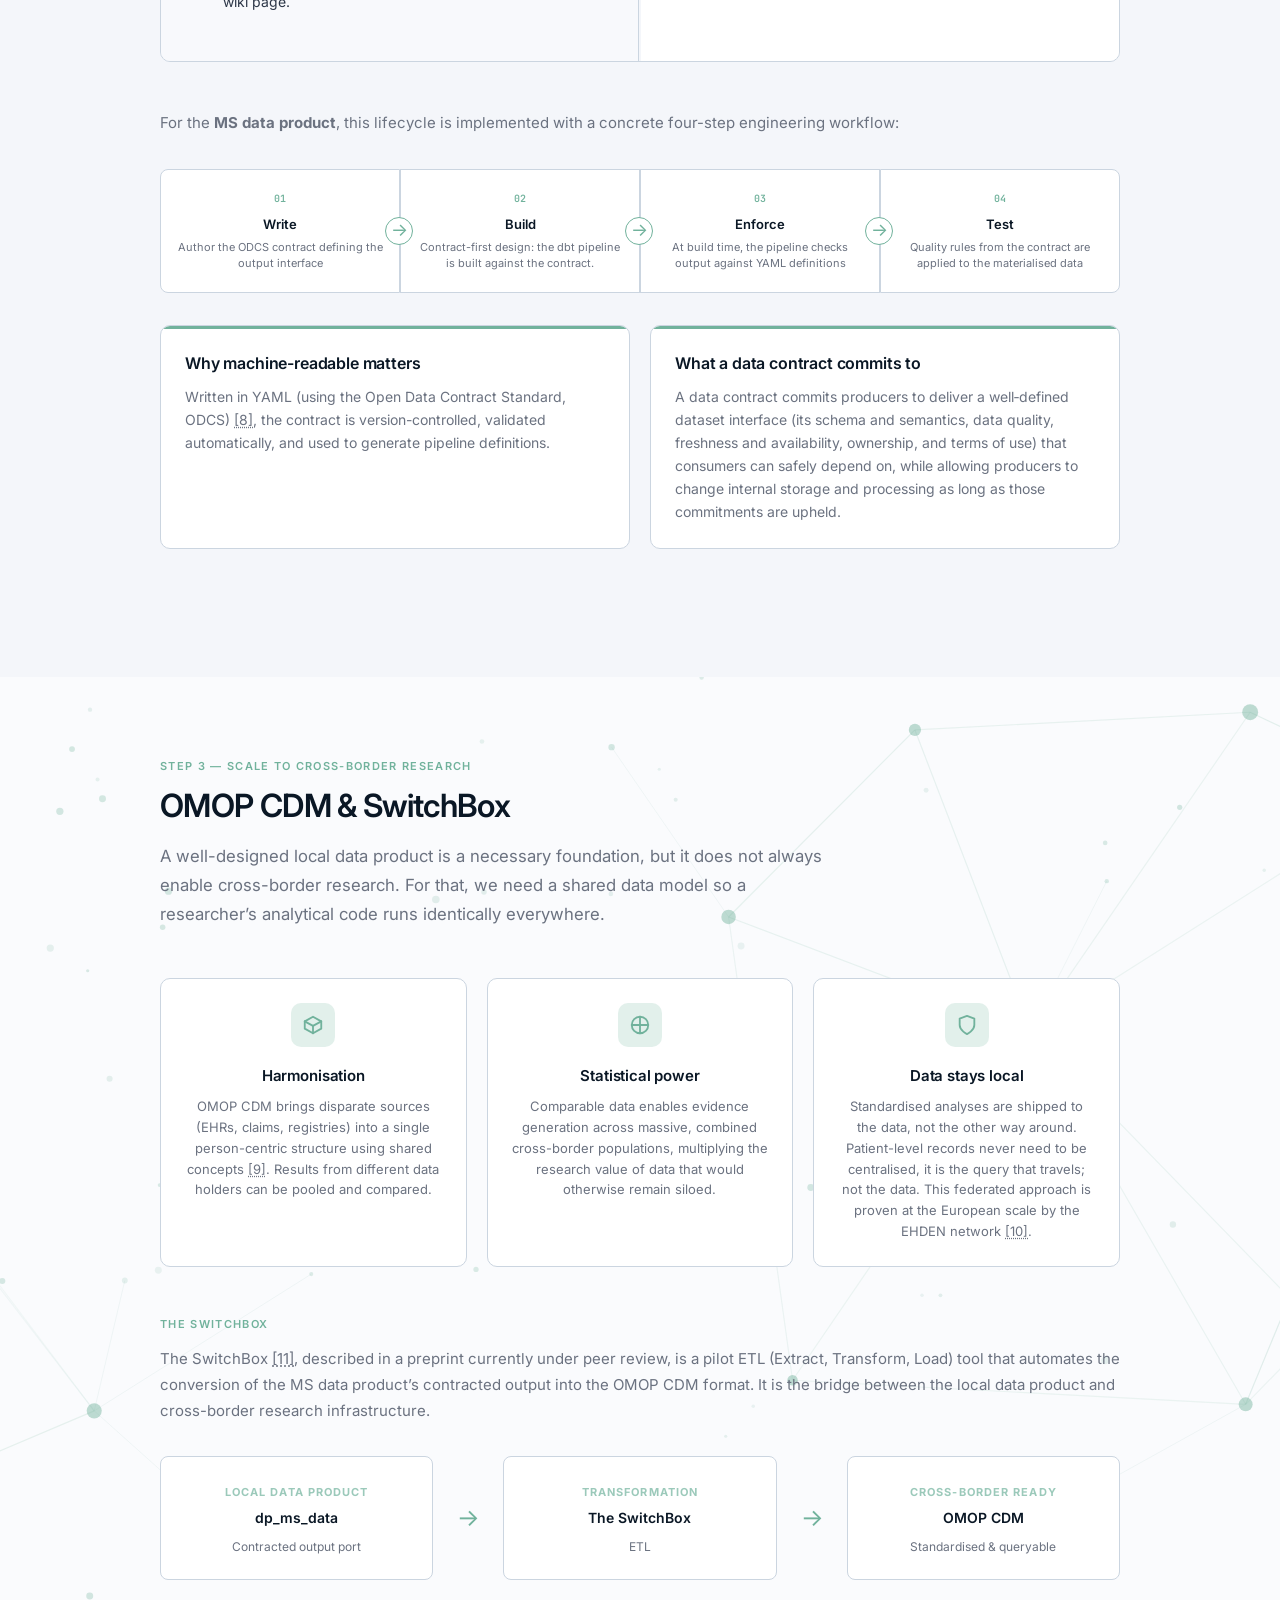
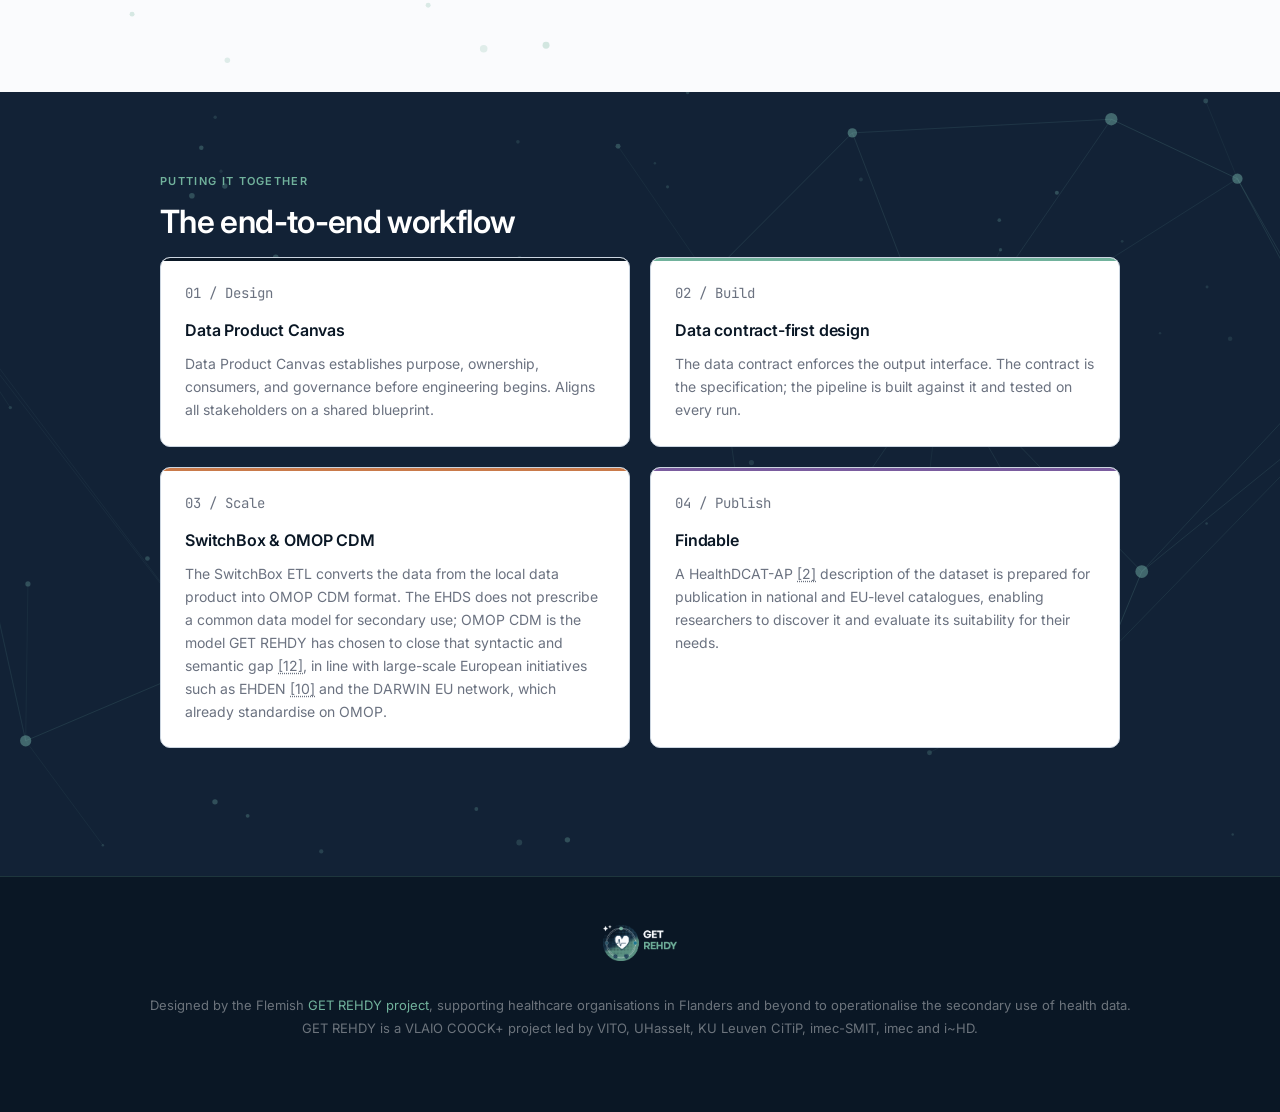
==== commit fcbba489: "fix typo" ====
--- a/docs/index.html
+++ b/docs/index.html
@@ -128,7 +128,7 @@
 </div>
 <h2 id="legal-permission-usable-data">Legal permission ≠ usable data</h2>
 <div class="section-intro">
-<p>The EHDS Regulation (EU) 2025/327 <span class="citation" data-cites="ehds2025_327"><a href="#ref-ehds2025_327" role="doc-biblioref">[1]</a></span> obliges data holders across the EU to make electronic health data available for secondary use, and create the infrastructure for that data to be requested and used across borders. The regulation entered into force on 26 March 2025, and its obligations became applicable from 26 March 2029. <strong>The window for data holders to get EHDS ready is now.</strong> But a legal right to access data is not the same as ready-to-use data.</p>
+<p>The EHDS Regulation (EU) 2025/327 <span class="citation" data-cites="ehds2025_327"><a href="#ref-ehds2025_327" role="doc-biblioref">[1]</a></span> obliges data holders across the EU to make electronic health data available for secondary use, and create the infrastructure for that data to be requested and used across borders. The regulation entered into force on 26 March 2025, and its obligations will become applicable from 26 March 2029. <strong>The window for data holders to get EHDS ready is now.</strong> But a legal right to access data is not the same as ready-to-use data.</p>
 </div>
 <div class="split">
 <div class="split-panel">
